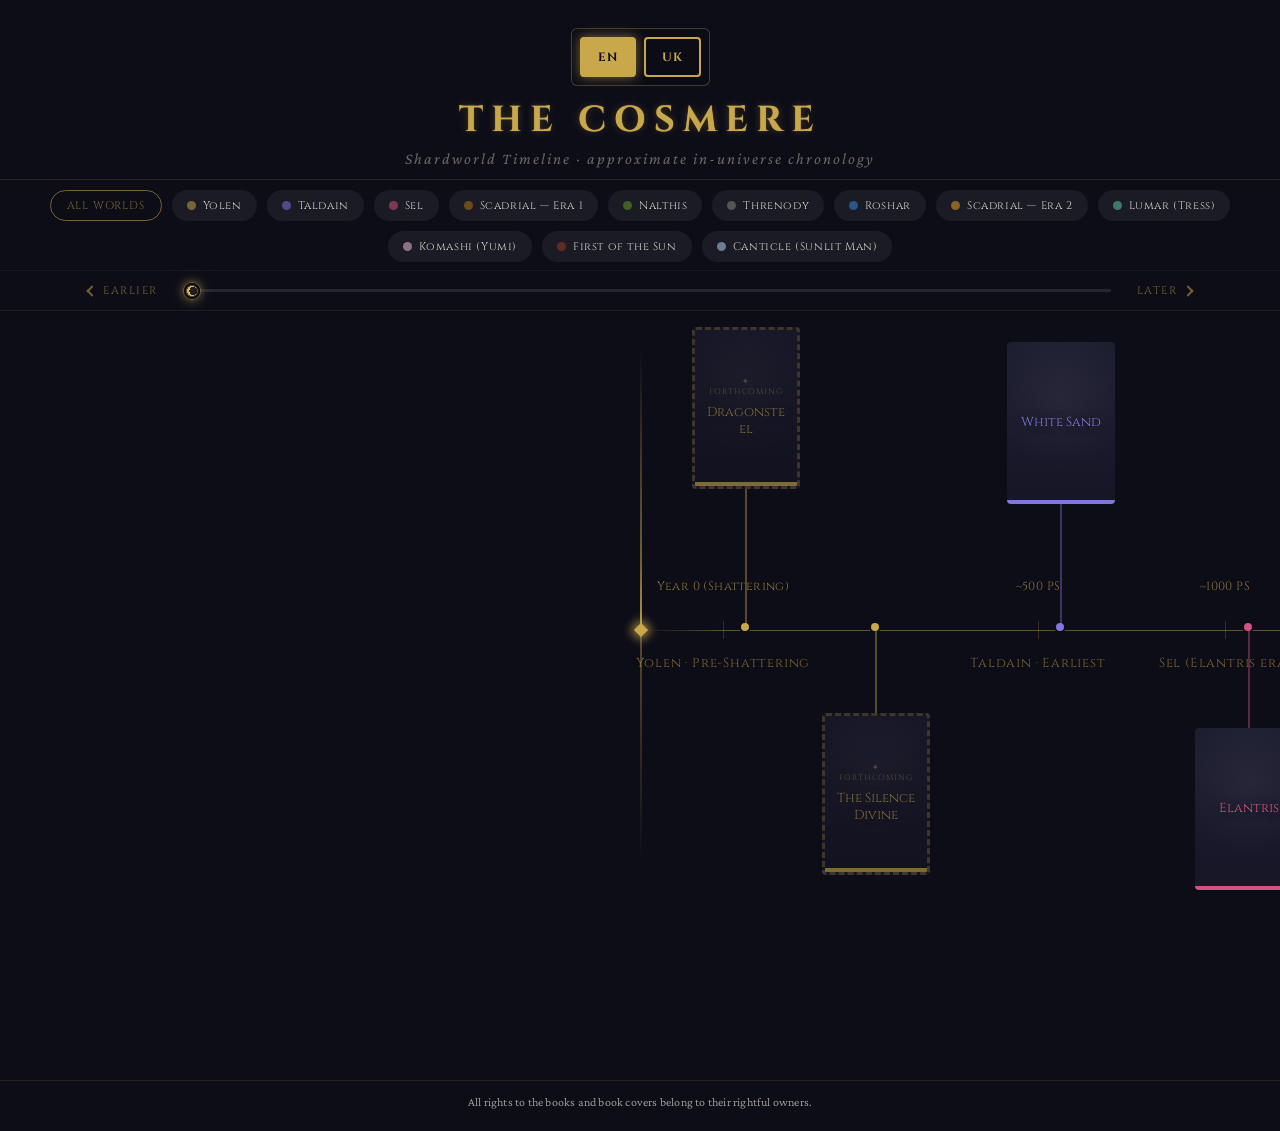
==== index.html @ 414f8b95 "Improve timeline interactions, localization quality, and footer disclaimer" ====
<!DOCTYPE html>
<html lang="en">
<head>
<meta charset="UTF-8">
<meta name="viewport" content="width=device-width, initial-scale=1.0, maximum-scale=1.0, user-scalable=no">
<title>The Cosmere Timeline</title>
<style>
@import url('https://fonts.googleapis.com/css2?family=Cinzel:wght@400;700&family=Crimson+Pro:ital,wght@0,300;0,400;1,300&display=swap');

*, *::before, *::after { box-sizing: border-box; margin: 0; padding: 0; }
:root {
  --gold:    #c9a84c;
  --gold-d:  #7a6230;
  --bg:      #0d0d18;
  --surface: #1a1a2e;
  --text:    #d4cfc4;
  --muted:   #6b6660;
  --ff-h:    'Cinzel', serif;
  --ff-b:    'Crimson Pro', Georgia, serif;
}
html, body { min-height: 100%; background: var(--bg); color: var(--text); font-family: var(--ff-b); }

/* ── HOVER OVERLAY ── */
#overlay {
  position: fixed; inset: 0;
  display: flex; align-items: center; justify-content: center; gap: 56px;
  padding: 56px;
  background: rgba(10,10,22,0);
  pointer-events: none;
  z-index: 9999;
  transition: background .22s;
}
#ov-backdrop {
  position: absolute; inset: 0;
  z-index: 0;
  cursor: pointer;
  -webkit-tap-highlight-color: transparent;
}
#ov-img, #ov-info { position: relative; z-index: 1; }
#overlay.on { background: rgba(10,10,22,.84); }  /* pointer-events stays none */

#ov-img {
  width: 300px; height: 450px; flex-shrink: 0;
  border-radius: 8px; overflow: hidden;
  border: 2px solid var(--gold-d);
  background: var(--surface);
  opacity: 0; transform: scale(.88);
  transition: opacity .25s, transform .25s;
}
#overlay.on #ov-img { opacity: 1; transform: scale(1); }
#ov-img img { width: 100%; height: 100%; object-fit: cover; object-position: center center; display: block; }
#ov-fall {
  width: 100%; height: 100%;
  display: none; flex-direction: column; align-items: center; justify-content: center;
  text-align: center; padding: 24px;
  font-family: var(--ff-h); font-size: 16px; line-height: 1.45;
  overflow-wrap: anywhere; word-break: break-word; hyphens: auto;
  text-shadow: 0 2px 12px rgba(0,0,0,.6);
  background:
    linear-gradient(180deg, rgba(0,0,0,.08), rgba(0,0,0,.28)),
    linear-gradient(180deg, rgba(255,255,255,.02), rgba(0,0,0,.12));
}

#ov-info {
  max-width: 420px;
  opacity: 0; transform: translateX(20px);
  transition: opacity .25s .08s, transform .25s .08s;
}
#overlay.on #ov-info { opacity: 1; transform: translateX(0); }
#ov-title  { font-family: var(--ff-h); font-size: 35px; color: var(--gold); margin-bottom: 8px; line-height: 1.2; }
#ov-original { font-size: 20px; color: rgba(212,207,196,.82); font-style: italic; margin-bottom: 10px; line-height: 1.35; }
#ov-planet { font-size: 20px; margin-bottom: 4px; letter-spacing: .5px; }
#ov-year   { font-size: 13px; color: var(--muted); font-style: italic; margin-bottom: 20px; }
#ov-rule   { width: 48px; height: 1px; background: var(--gold-d); margin-bottom: 20px; }
#ov-blurb  { font-size: 18px; line-height: 1.8; }

@keyframes slideLine { from { opacity:0; transform:translateY(6px); } to { opacity:1; transform:translateY(0); } }
.ov-line { display: block; opacity: 0; animation: slideLine .3s forwards; }

/* ── PAGE ── */
.page { width: 100%; max-width: 1920px; margin: 0 auto; }

.header { text-align: center; padding: 28px 24px 12px; border-bottom: 1px solid rgba(201,168,76,.15); background: var(--bg); position: relative; z-index: 200; }
.header h1 {
  font-family: var(--ff-h); font-size: 36px; color: var(--gold); letter-spacing: 8px; margin-bottom: 6px;
  text-shadow: 0 0 1px rgba(201,168,76,.9), 0 0 8px rgba(201,168,76,.28);
}
.header p  { font-size: 16px; color: var(--muted); letter-spacing: 2px; font-style: italic; }

.site-footer {
  border-top: 1px solid rgba(201,168,76,.14);
  padding: 14px 16px 22px;
  text-align: center;
  color: rgba(212,207,196,.72);
  font-size: 12px;
  letter-spacing: .2px;
}

/* ── LEGEND ── */
.legend {
  display: flex; gap: 10px; justify-content: center; flex-wrap: wrap;
  padding: 10px 24px 8px; border-bottom: 1px solid rgba(255,255,255,.05);
  background: var(--bg); position: relative; z-index: 200;
}

/* All Worlds button */
.leg-all {
  font-family: var(--ff-h); font-size: 11px; letter-spacing: .8px;
  cursor: pointer; padding: 7px 16px; border-radius: 24px;
  border: 1px solid var(--gold-d); color: var(--gold-d);
  background: transparent;
  transition: all .2s; user-select: none;
}
.leg-all:hover { color: var(--gold); border-color: var(--gold); }
.leg-all.active {
  color: #0d0d18;
  background: var(--gold);
  border-color: var(--gold);
  box-shadow: 0 0 14px rgba(201,168,76,.28);
}

/* Planet pill — solid background for readability */
.leg-item {
  display: flex; align-items: center; gap: 7px;
  font-family: var(--ff-h); font-size: 11px; letter-spacing: .6px;
  cursor: pointer; padding: 7px 14px; border-radius: 24px;
  border: 1.5px solid transparent;
  background: rgba(255,255,255,.06);
  color: var(--text);
  transition: all .2s; user-select: none;
}
.leg-item:hover { background: rgba(255,255,255,.12); border-color: rgba(255,255,255,.2); }

/* Active: solid fill with planet color, dark text for contrast */
.leg-item.active {
  background: var(--pc);
  border-color: var(--pc);
  color: #0d0d18;         /* dark text on coloured bg */
  box-shadow: 0 0 14px -3px var(--pc);
}
.leg-item.active .leg-dot { background: rgba(0,0,0,.4) !important; }
.leg-item.faded { opacity: .2; }

.leg-dot { width: 9px; height: 9px; border-radius: 50%; flex-shrink: 0; transition: transform .2s; }
.leg-item.active .leg-dot { transform: scale(1.35); }


/* ── SCROLL AREA ── */
.tl-outer {
  overflow-x: auto; overflow-y: visible;
  padding: 8px 80px 0;
  cursor: grab;
  scrollbar-width: none;
  -webkit-overflow-scrolling: touch;
  touch-action: pan-x;
}
.tl-outer::-webkit-scrollbar { display: none; }
.tl-outer:active { cursor: grabbing; }

.tl-canvas { position: relative; height: 860px; overflow: visible; margin-top: -99px; }
.canvas-pad { display: inline-block; height: 1px; flex-shrink: 0; pointer-events: none; }

/* ── AXIS ── */
.axis {
  position: absolute; left: 0; right: 0; top: 410px; height: 1px;
  background: linear-gradient(90deg, transparent, rgba(201,168,76,.45) 2%, rgba(201,168,76,.45) 98%, transparent);
  pointer-events: none;
}

/* Era label — below axis */
.era-lbl {
  position: absolute; top: 434px;
  font-family: var(--ff-h); font-size: 13px; color: var(--gold-d); letter-spacing: 0.8px;
  transform: translateX(-50%); white-space: nowrap; pointer-events: none;
}

/* Year marker — above axis */
.yr-mark {
  position: absolute; top: 358px;
  font-family: var(--ff-h); font-size: 12px; color: rgba(201,168,76,.65); letter-spacing: 0.4px;
  transform: translateX(-50%); white-space: nowrap; pointer-events: none;
  padding-top: 0;
}

.tick { position: absolute; top: 401px; width: 1px; height: 18px; background: rgba(201,168,76,.22); pointer-events: none; }

/* ── AXIS DOT ── */
.adot {
  position: absolute; top: 401px;
  width: 12px; height: 12px; border-radius: 50%;
  transform: translateX(-50%);
  border: 2px solid var(--bg); z-index: 5;
  transition: opacity .3s;
}
.adot.faded { opacity: .07; }

/* ── BOOK ── */
.bk {
  position: absolute; width: 110px;
  display: flex; flex-direction: column; align-items: center;
  cursor: pointer; z-index: 10; overflow: visible;
  transition: opacity .3s;
}
.bk.faded { opacity: .07; pointer-events: none; }
.bk { z-index: 10; }
.cw:hover { transform: scale(1.08); box-shadow: 0 6px 28px rgba(0,0,0,.7); z-index: 100; cursor: pointer; }

.stem { width: 1.5px; opacity: .4; flex-shrink: 0; align-self: center; }

.cw {
  width: 108px; height: 162px; border-radius: 4px;
  border: none;
  background: var(--surface); position: relative; flex-shrink: 0; overflow: hidden;
  transition: transform .2s ease, box-shadow .2s ease, border-color .2s ease;
}
.cw img {
  width: 100%; height: 100%;
  object-fit: cover; object-position: center center;
  display: block; border: none; outline: none;
}
.cw-band { position: absolute; bottom: 0; left: 0; right: 0; height: 4px; pointer-events: none; }
.cfall {
  width: 100%; height: 100%;
  display: flex; flex-direction: column; align-items: center; justify-content: center;
  padding: 12px 10px 14px;
  text-align: center; font-size: 13px; font-family: var(--ff-h); line-height: 1.28;
  overflow-wrap: anywhere; word-break: break-word; hyphens: auto;
  text-shadow: 0 1px 8px rgba(0,0,0,.5);
  background:
    linear-gradient(180deg, rgba(255,255,255,.02), rgba(0,0,0,.16)),
    radial-gradient(circle at 50% 35%, rgba(255,255,255,.05), transparent 60%);
}
.cfall .fall-tag {
  font-size: 8px;
  opacity: .6;
  margin-bottom: 7px;
  letter-spacing: .9px;
}
.cfall .fall-title,
#ov-fall .fall-title {
  max-width: 100%;
}

/* ── SLIDER ── */
.sl-wrap { display: flex; align-items: center; gap: 18px; padding: 10px 80px 10px; background: var(--bg); position: relative; z-index: 200; border-bottom: 1px solid rgba(201,168,76,.1); }
.sl-lbl  { font-family: var(--ff-h); font-size: 11px; color: var(--gold-d); letter-spacing: 1.5px; white-space: nowrap; }
.sl-btn  { cursor: pointer; padding: 4px 8px; border-radius: 4px; transition: color .15s, background .15s; user-select: none; }
.sl-btn:hover { color: var(--gold); background: rgba(201,168,76,.1); }
.sl-nav-btn { display: inline-flex; align-items: center; gap: 7px; }
.sl-nav-btn .btn-text { line-height: 1; }
.sl-nav-btn .btn-arrow {
  width: 8px; height: 8px;
  border-top: 2px solid currentColor;
  border-right: 2px solid currentColor;
  display: inline-block;
  opacity: .95;
}
.sl-nav-btn .btn-arrow.left  { transform: rotate(-135deg); }
.sl-nav-btn .btn-arrow.right { transform: rotate(45deg); }

input[type=range].slider {
  flex: 1; -webkit-appearance: none; appearance: none; height: 3px;
  background: linear-gradient(90deg, var(--gold) var(--p,0%), rgba(255,255,255,.1) var(--p,0%));
  border-radius: 3px; outline: none; cursor: pointer;
  --eclipse-phase: 0;
  --moon-x: 18%;
  --moon-alpha: 0;
  --corona-alpha: .26;
  --thumb-bg:
    radial-gradient(circle at var(--moon-x) 50%, rgba(8,8,16,var(--moon-alpha)) 0 31%, rgba(10,10,20,var(--moon-alpha)) 32% 42%, transparent 43%),
    radial-gradient(circle at 50% 50%, rgba(255,247,214,.98) 0 18%, rgba(255,226,132,.97) 19% 39%, rgba(230,191,74,.93) 40% 58%, rgba(201,168,76,var(--corona-alpha)) 59% 73%, rgba(201,168,76,0) 74%),
    radial-gradient(circle at 35% 35%, rgba(255,255,240,.32) 0 10%, transparent 11%);
  --thumb-border: 2px solid var(--bg);
  --thumb-shadow:
    0 0 0 1px rgba(255,224,139,.18),
    0 0 10px rgba(201,168,76,.68),
    0 0 18px rgba(201,168,76,.26);
}
input[type=range].slider::-webkit-slider-thumb {
  -webkit-appearance: none; width: 16px; height: 16px; border-radius: 50%;
  background: var(--thumb-bg); border: var(--thumb-border);
  box-shadow: var(--thumb-shadow); cursor: pointer;
  transition: transform .15s, box-shadow .15s, border-color .15s, background .15s;
}
input[type=range].slider::-moz-range-thumb {
  width: 16px; height: 16px; border-radius: 50%;
  background: var(--thumb-bg); border: var(--thumb-border);
  box-shadow: var(--thumb-shadow); cursor: pointer;
  transition: transform .15s, box-shadow .15s, border-color .15s, background .15s;
}
input[type=range].slider:hover::-webkit-slider-thumb {
  transform: scale(1.4);
  box-shadow:
    0 0 0 1px rgba(255,224,139,.24),
    0 0 14px rgba(201,168,76,.82),
    0 0 24px rgba(201,168,76,.34);
}

/* ── LANGUAGE SELECTOR ── */
.lang-selector {
  position: static;
  display: flex; gap: 8px;
  align-items: center;
  justify-content: center;
  background: rgba(13, 13, 24, 0.95);
  padding: 8px;
  margin: 0 auto 10px;
  width: fit-content;
  border-radius: 6px;
  border: 1px solid rgba(201, 168, 76, 0.3);
}
.lang-btn {
  font-family: var(--ff-h); font-size: 12px; letter-spacing: 1px;
  cursor: pointer; padding: 10px 16px; border-radius: 4px;
  border: 2px solid #c9a84c; color: #c9a84c;
  background: transparent;
  transition: all .2s; user-select: none;
  outline: none;
  display: inline-block;
  min-width: 50px;
  text-align: center;
  white-space: nowrap;
  flex-shrink: 0;
  font-weight: bold;
}
.lang-btn:hover { 
  color: #fff; 
  border-color: #fff; 
  background: rgba(201,168,76,.2);
  box-shadow: 0 0 8px rgba(201,168,76,.4);
}
.lang-btn.active { 
  background: #c9a84c; 
  color: #0d0d18;
  border-color: #c9a84c;
  box-shadow: 0 0 12px rgba(201,168,76,.6);
}

/* ═══════════════════════════════════════
   MOBILE / TOUCH  (≤ 600px)
   iPhone 16e = 393px logical width
═══════════════════════════════════════ */
@media (max-width: 600px) {

  /* Header */
  .header { padding: 16px 12px 8px; }
  .header h1 { font-size: 27.5px; letter-spacing: 4px; margin-bottom: 4px; }
  .header p  { font-size: 12px; letter-spacing: 1px; }

  /* Legend — compact scrollable row */
  .legend {
    flex-wrap: nowrap;
    overflow-x: auto;
    overflow-y: visible;
    justify-content: flex-start;
    padding: 8px 12px 6px;
    gap: 7px;
    scrollbar-width: none;
    -webkit-overflow-scrolling: touch;
  }
  .legend::-webkit-scrollbar { display: none; }
  .leg-all, .leg-item {
    font-size: 10.8px;
    padding: 5px 10px;
    white-space: nowrap;
    flex-shrink: 0;
  }
  .leg-dot { width: 7px; height: 7px; }

  /* Slider */
  .sl-wrap { padding: 8px 14px; gap: 10px; }
  .sl-lbl  { font-size: 10.8px; letter-spacing: 1px; }
  .sl-nav-btn { gap: 5px; }
  .sl-nav-btn .btn-arrow {
    width: 10px; height: 10px;
    border-top-width: 2.5px;
    border-right-width: 2.5px;
  }
  input[type=range].slider::-webkit-slider-thumb { width: 22px; height: 22px; }
  input[type=range].slider::-moz-range-thumb     { width: 22px; height: 22px; }

  /* Timeline outer — full width, tighter padding */
  .tl-outer { padding: 8px 20px 0; -webkit-overflow-scrolling: touch; }

  /* Overlay — stack vertically on mobile */
  #overlay {
    flex-direction: column;
    gap: 16px;
    padding: 16px;
    align-items: center;
    justify-content: center;
    overflow-y: auto;
  }
  #ov-img  {
    width: min(75vw, 240px);
    height: min(112.5vw, 360px);
    flex-shrink: 0;
  }
  #ov-info {
    max-width: 100%;
    text-align: center;
  }
  #ov-title  { font-size: 25px; }
  #ov-original { font-size: 17px; margin-bottom: 8px; }
  #ov-planet { font-size: 17px; }
  #ov-year   { font-size: 11px; margin-bottom: 12px; }
  #ov-rule   { margin: 0 auto 12px; }
  #ov-blurb  { font-size: 14px; line-height: 1.6; }

  /* Language selector mobile */
  .lang-selector {
    position: static;
    margin: 8px auto 6px;
    gap: 4px;
    width: fit-content;
  }
  .lang-btn { font-size: 9px; padding: 5px 8px; min-width: 35px; }
  .site-footer { font-size: 11px; padding: 12px 12px 20px; }
}

/* Tap highlight suppression (iOS) */
* { -webkit-tap-highlight-color: transparent; }

/* ── SLIDER PROJECTION LINE ── */
/* Fixed vertical gold line that aligns with the slider thumb's canvas position */
#proj-line {
  position: absolute;       /* inside .tl-canvas */
  top: 0; bottom: 0;
  width: 2px;
  --ray-rgb: 201,168,76;
  background: linear-gradient(
    to bottom,
    transparent 0%,
    rgba(var(--ray-rgb),0) 15%,
    rgba(var(--ray-rgb),.55) 40%,
    rgba(var(--ray-rgb),.9) calc(var(--ay) - 2px),
    rgb(var(--ray-rgb)) var(--ay),
    rgba(var(--ray-rgb),.4) calc(var(--ay) + 4px),
    rgba(var(--ray-rgb),0) 75%,
    transparent 100%
  );
  pointer-events: none;
  z-index: 50;
  --ay: 45%;   /* axis position as % of canvas height, set by JS */
}

/* Ray burst emitted from the projection line when crossing a book */
#proj-line::before {
  content: '';
  position: absolute;
  top: var(--ay);
  left: 50%;
  width: 32px;
  height: 30px;
  transform: translate(-50%, -50%) scaleY(0.35);
  opacity: 0;
  background: linear-gradient(
    to bottom,
    rgba(var(--ray-rgb), 0) 0%,
    rgba(var(--ray-rgb), .75) 50%,
    rgba(var(--ray-rgb), 0) 100%
  );
  border-radius: 999px;
  filter: blur(2px) drop-shadow(0 0 7px rgba(var(--ray-rgb), .6));
}

#proj-line.ray-pulse::before {
  animation: projRayPulse .55s cubic-bezier(.22,.61,.36,1);
}

@keyframes projRayPulse {
  0%   { opacity: 0;   width: 34px; height: 24px;  transform: translate(-50%, -50%) scaleY(0.25); }
  22%  { opacity: .96; width: 32px; height: 150px; transform: translate(-50%, -50%) scaleY(1); }
  60%  { opacity: .62; width: 14px; height: 235px; transform: translate(-50%, -50%) scaleY(1.04); }
  100% { opacity: 0;   width: 5px;  height: 305px; transform: translate(-50%, -50%) scaleY(1.08); }
}

/* Glowing diamond at the axis intercept */
#proj-line::after {
  content: '';
  position: absolute;
  top: var(--ay);
  left: 50%;
  transform: translate(-50%, -50%) rotate(45deg);
  width: 10px; height: 10px;
  background: rgb(var(--ray-rgb));
  box-shadow: 0 0 10px 3px rgba(var(--ray-rgb), .7);
  transition: top .05s linear;
}

/* Era labels and year marks: smooth scale transition */
.era-lbl, .yr-mark {
  transition: transform .2s ease, color .2s ease, text-shadow .2s ease, filter .2s ease;
  transform-origin: center center;
  will-change: transform;
}

@keyframes timelineTextPop {
  0%   { transform: translateX(-50%) scale(1);   filter: brightness(1); }
  45%  { transform: translateX(-50%) scale(1.62); filter: brightness(1.18); }
  100% { transform: translateX(-50%) scale(1.48); filter: brightness(1.08); }
}
.era-lbl.near {
  transform: translateX(-50%) translateY(-2px) scale(1.48);
  color: var(--gold);
  text-shadow: 0 0 14px rgba(201,168,76,.68);
  filter: drop-shadow(0 0 8px rgba(201,168,76,.5));
  animation: timelineTextPop .26s cubic-bezier(.2,.75,.25,1);
}
.yr-mark.near {
  transform: translateX(-50%) translateY(-2px) scale(1.52);
  color: rgba(201,168,76,1);
  text-shadow: 0 0 12px rgba(201,168,76,.76);
  filter: drop-shadow(0 0 8px rgba(201,168,76,.55));
  animation: timelineTextPop .26s cubic-bezier(.2,.75,.25,1);
}

/* Tick also lights up */
.tick.near {
  background: rgba(201,168,76,.7);
  box-shadow: 0 0 6px rgba(201,168,76,.5);
}

/* Book cover "popping" when crossed by the projection line */
.bk.near .cw {
  transform: scale(1.12);
  box-shadow: 0 0 22px 4px rgba(201,168,76,.35), 0 8px 32px rgba(0,0,0,.7);
  border-color: rgba(201,168,76,.5) !important;
  z-index: 90;
  transition: transform .25s ease, box-shadow .25s ease, border-color .25s ease;
}
/* Keep hover scale dominant over near scale */
.bk.near .cw:hover {
  transform: scale(1.2);
}
/* Stem glows */
.bk.near .stem {
  opacity: .75;
  filter: drop-shadow(0 0 4px currentColor);
  transition: opacity .25s ease, filter .25s ease;
}
</style>
</head>
<body>

<div id="overlay">
  <div id="ov-backdrop"></div>
  <div id="ov-img">
    <img id="ov-img-el" src="" alt="">
    <div id="ov-fall"></div>
  </div>
  <div id="ov-info">
    <div id="ov-title"></div>
    <div id="ov-original"></div>
    <div id="ov-planet"></div>
    <div id="ov-year"></div>
    <div id="ov-rule"></div>
    <div id="ov-blurb"></div>
  </div>
</div>

<div class="page">
  <header class="header">
    <div class="lang-selector" id="lang-selector">
      <button class="lang-btn active" data-lang="en" title="English">EN</button>
      <button class="lang-btn" data-lang="uk" title="Українська">UK</button>
    </div>
    <h1>THE COSMERE</h1>
    <p>Shardworld Timeline · approximate in-universe chronology</p>
  </header>
  <nav class="legend" id="legend" aria-label="Planet filter"></nav>
  <div class="sl-wrap">
    <span class="sl-lbl sl-btn sl-nav-btn" id="btn-earlier" title="Jump to start">
      <span class="btn-arrow left" aria-hidden="true"></span>
      <span class="btn-text">EARLIER</span>
    </span>
    <input type="range" class="slider" id="slider" min="0" max="100" value="0" aria-label="Timeline position">
    <span class="sl-lbl sl-btn sl-nav-btn" id="btn-later" title="Jump to end">
      <span class="btn-text">LATER</span>
      <span class="btn-arrow right" aria-hidden="true"></span>
    </span>
  </div>
  <div class="tl-outer" id="outer">
    <div class="tl-canvas" id="canvas">
      <div id="proj-line"></div>
    </div>
  </div>
  <footer class="site-footer">
    <p id="footer-rights">All rights to the books and book covers belong to their rightful owners.</p>
  </footer>
</div>

<script>
'use strict';

// ─────────────────────────────────────────────
// CONSTANTS
// ─────────────────────────────────────────────
const BS = 'https://www.brandonsanderson.com/cdn/shop/files/';
const WP = 'https://upload.wikimedia.org/wikipedia/en/';

// ─────────────────────────────────────────────
// I18N LOCALIZATION SYSTEM
// ─────────────────────────────────────────────
const TRANSLATIONS = {
  en: {
    pageTitle: 'The Cosmere Timeline',
    title: 'THE COSMERE',
    subtitle: 'Shardworld Timeline · approximate in-universe chronology',
    rightsNotice: 'All rights to the books and book covers belong to their rightful owners.',
    allWorlds: 'ALL WORLDS',
    earlier: 'EARLIER',
    later: 'LATER',
    jumpToStart: 'Jump to start',
    jumpToEnd: 'Jump to end',
    timelinePosition: 'Timeline position',
    planetFilter: 'Planet filter',
    forthcoming: '✦ FORTHCOMING',
    yolen: 'Yolen',
    taldain: 'Taldain',
    sel: 'Sel',
    scadrial1: 'Scadrial — Era 1',
    nalthis: 'Nalthis',
    threnody: 'Threnody',
    roshar: 'Roshar',
    scadrial2: 'Scadrial — Era 2',
    lumar: 'Lumar (Tress)',
    komashi: 'Komashi (Yumi)',
    fots: 'First of the Sun',
    canticle: 'Canticle (Sunlit Man)',
  },
  uk: {
    pageTitle: 'Хронологія Космеру',
    title: 'КОСМЕР',
    subtitle: 'Часова шкала світів Шардів · приблизна хронологія всесвіту',
    rightsNotice: 'Усі права на книги та обкладинки книг належать їхнім правовласникам.',
    allWorlds: 'ВСІ СВІТИ',
    earlier: 'РАНІШЕ',
    later: 'ПІЗНІШЕ',
    jumpToStart: 'Перейти на початок',
    jumpToEnd: 'Перейти в кінець',
    timelinePosition: 'Позиція на часовій шкалі',
    planetFilter: 'Фільтр за планетою',
    forthcoming: '✦ НЕЗАБАРОМ',
    yolen: 'Йолен',
    taldain: 'Талдаїн',
    sel: 'Сел',
    scadrial1: 'Скадріаль — Ера 1',
    nalthis: 'Нальтіс',
    threnody: 'Терафія',
    roshar: 'Рошар',
    scadrial2: 'Скадріаль — Ера 2',
    lumar: 'Лумар (Тресс)',
    komashi: 'Комаші (Юмі)',
    fots: 'Перший від Сонця',
    canticle: 'Канон (Людина сонячного світла)',
    // Book titles English
    dragonsteel: 'Dragonsteel',
    theSilenceDivine: 'The Silence Divine',
    whiteSand: 'White Sand',
    elantris: 'Elantris',
    hopeOfElantris: 'Hope of Elantris',
    theEmperorsSoul: "The Emperor's Soul",
    elantrisBook2: 'Elantris Book 2',
    elantrisBook3: 'Elantris Book 3',
    theEleventhMetal: 'The Eleventh Metal',
    theFinalEmpire: 'The Final Empire',
    secretHistory: 'Secret History',
    wellOfAscension: 'Well of Ascension',
    heroOfAges: 'Hero of Ages',
    shadowsForSilence: 'Shadows for Silence',
    warbreaker: 'Warbreaker',
    theWayOfKings: 'The Way of Kings',
    wordsOfRadiance: 'Words of Radiance',
    edgedancer: 'Edgedancer',
    oathbringer: 'Oathbringer',
    dawnshard: 'Dawnshard',
    rhythmOfWar: 'Rhythm of War',
    windAndTruth: 'Wind and Truth',
    alloyOfLaw: 'Alloy of Law',
    allomancerJak: 'Allomancer Jak',
    shadowsOfSelf: 'Shadows of Self',
    bandsOfMourning: 'Bands of Mourning',
    theLostMetal: 'The Lost Metal',
    tressOfTheEmeraldSea: 'Tress of the Emerald Sea',
    yumiAndNightmarePainter: 'Yumi & Nightmare Painter',
    sixthOfTheDusk: 'Sixth of the Dusk',
    islesOfTheEmberdark: 'Isles of the Emberdark',
    theSunlitMan: 'The Sunlit Man',
    // Book titles Ukrainian
    dragonsteel_uk: 'Драконна сталь',
    theSilenceDivine_uk: 'Божественна тиша',
    whiteSand_uk: 'Білий пісок',
    elantris_uk: 'Елантріс',
    hopeOfElantris_uk: 'Надія Елантріса',
    theEmperorsSoul_uk: 'Душа empereur',
    elantrisBook2_uk: 'Елантріс: Книга 2',
    elantrisBook3_uk: 'Елантріс: Книга 3',
    theEleventhMetal_uk: 'Одинадцятий метал',
    theFinalEmpire_uk: 'З-імли-народжені',
    secretHistory_uk: 'Таємна історія',
    wellOfAscension_uk: 'Джерело Вознесіння',
    heroOfAges_uk: 'Герой віків',
    shadowsForSilence_uk: 'Тіні мовчання',
    warbreaker_uk: 'Підбивач миру',
    theWayOfKings_uk: 'Шлях королів',
    wordsOfRadiance_uk: 'Слова Променистого ордену',
    edgedancer_uk: 'Танцівниця на межі',
    oathbringer_uk: 'Присяжник',
    dawnshard_uk: 'Уламок світанку',
    rhythmOfWar_uk: 'Ритм війни',
    windAndTruth_uk: 'Вітер та Істина',
    alloyOfLaw_uk: 'Сплав законів',
    allomancerJak_uk: 'Алломант Джек',
    shadowsOfSelf_uk: 'Тіні себе',
    bandsOfMourning_uk: 'Браслети жалоби',
    theLostMetal_uk: 'Втрачений метал',
    tressOfTheEmeraldSea_uk: 'Тресс зі Смарагдового моря',
    yumiAndNightmarePainter_uk: 'Юмі та художник кошмарів',
    sixthOfTheDusk_uk: 'Шостий від сутінків',
    islesOfTheEmberdark_uk: 'Острови теплого морока',
    theSunlitMan_uk: 'Людина сонячного світла',
    // Book blurbs English
    'dragonsteel_blurb': "Unpublished. Hoid's origin story. The Shattering of Adonalsium happens on Yolen.",
    'theSilenceDivine_blurb': 'Unpublished novella set on Yolen. Explores its unique, separate magic system.',
    'whiteSand_blurb': "Graphic novel trilogy. Sand mastery on a tidally locked world. Khriss's home planet.",
    'elantris_blurb': 'First published Cosmere novel. Aons and the Dor. A city of fallen Elantrians.',
    'hopeOfElantris_blurb': "Short story. The climax of Elantris from Ashe the seon's POV.",
    'theEmperorsSoul_blurb': "Hugo Award winner. A Forger has 100 days to recreate an Emperor's soul.",
    'elantrisBook2_blurb': "Forthcoming. 10 years after Elantris, set in Fjorden. Kiin's children as POVs.",
    'elantrisBook3_blurb': 'Forthcoming finale of the Elantris trilogy.',
    'theEleventhMetal_blurb': 'Short story prequel. Follows young Kelsier training under a mysterious Allomancer.',
    'theFinalEmpire_blurb': 'Ash falls forever. The Lord Ruler reigns. Vin discovers she is a Mistborn.',
    'secretHistory_blurb': "Novella. Kelsier's journey in the Cognitive Realm. Read after Hero of Ages.",
    'wellOfAscension_blurb': 'After the Lord Ruler. Armies besiege Luthadel. Elend rises to lead.',
    'heroOfAges_blurb': 'The Catacendre reshapes Scadrial. Harmony born from Ruin and Preservation.',
    'shadowsForSilence_blurb': 'Shades haunt dark forests. An innkeeper hunts a dangerous bounty to save her family.',
    'warbreaker_blurb': "BioChromatic Breath and the Returned gods. Vasher and Nightblood's origin on Nalthis.",
    'theWayOfKings_blurb': 'Kaladin, Shallan, Dalinar. The Knights Radiant must return.',
    'wordsOfRadiance_blurb': 'The Everstorm is coming. Szeth hunts. The Knights Radiant return.',
    'edgedancer_blurb': 'Novella. Lift slides through a doomed city while chasing Darkness.',
    'oathbringer_blurb': "Dalinar's dark past. The Everstorm merges realms. Battle of Thaylen City.",
    'dawnshard_blurb': 'Novella. Rysn and Lopen voyage to the forbidden isle of Aimia.',
    'rhythmOfWar_blurb': 'Fabrials. Navani bonds a spren. Urithiru is captured.',
    'windAndTruth_blurb': "Szeth's arc. Battle for Shinovar. End of Stormlight Archive Arc 1.",
    'alloyOfLaw_blurb': '~300 years after Catacendre. Industrial Scadrial. Wax and Wayne debut.',
    'allomancerJak_blurb': 'Short story. Pulp-adventure tales of Allomancer Jak in the Roughs.',
    'shadowsOfSelf_blurb': 'A Kandra is secretly murdering people. Revolution threatens Elendel.',
    'bandsOfMourning_blurb': "The Lord Ruler's legendary bracers surface. Southern Scadrians revealed.",
    'theLostMetal_blurb': "Trell / Autonomy revealed. Wax and Wayne's finale. Cosmere connections explode.",
    'tressOfTheEmeraldSea_blurb': 'A girl sails deadly spore seas to rescue the boy she loves. Narrated by Hoid.',
    'yumiAndNightmarePainter_blurb': 'Two people sharing one body across worlds. Spirit and technology collide.',
    'sixthOfTheDusk_blurb': "A lone trapper finds outsiders have discovered his isolated world.",
    'islesOfTheEmberdark_blurb': 'Direct sequel. Dusk and Leilani navigate a First of the Sun changed by outsiders.',
    'theSunlitMan_blurb': "Nomad (Sigzil) flees across worlds. Most cosmere-heavy Secret Project.",
    // Book years English
    'dragonsteel_year': 'Pre-Shattering · Year ~0',
    'theSilenceDivine_year': 'Pre-Shattering · Year ~0',
    'whiteSand_year': '~500 PS · Earliest published Cosmere',
    'elantris_year': '~1000 PS · Year 0 Arelish Reckoning',
    'hopeOfElantris_year': '~1000 PS (concurrent with Elantris)',
    'theEmperorsSoul_year': '~1000 PS · Sel, different region',
    'elantrisBook2_year': '~1010 PS · Planned 2029',
    'elantrisBook3_year': 'Planned 2030',
    'theEleventhMetal_year': '~3200 PS · Before Final Empire',
    'theFinalEmpire_year': '~3242 PS · Year 1000 of the Final Empire',
    'secretHistory_year': '~3242 PS (runs alongside Era 1)',
    'wellOfAscension_year': '~3243 PS · Year 1001 Final Empire',
    'heroOfAges_year': '~3244 PS · The Catacendre',
    'shadowsForSilence_year': '~3500 PS · Pre-Stormlight era',
    'warbreaker_year': '~3500 PS · Concurrent with early Stormlight',
    'theWayOfKings_year': '1174 SA (~3500 PS)',
    'wordsOfRadiance_year': '1174 SA',
    'edgedancer_year': '1174 SA · Between WoR & Oathbringer',
    'oathbringer_year': '1175 SA',
    'dawnshard_year': '1175 SA · Between Oath & RoW',
    'rhythmOfWar_year': '1175 SA',
    'windAndTruth_year': '1175 SA',
    'alloyOfLaw_year': '~342 VE · ~3542 PS',
    'allomancerJak_year': '~342 VE',
    'shadowsOfSelf_year': '~342 VE',
    'bandsOfMourning_year': '~342 VE',
    'theLostMetal_year': '~342 VE',
    'tressOfTheEmeraldSea_year': 'Far future · ~5000+ PS',
    'yumiAndNightmarePainter_year': 'Far future · ~5000+ PS',
    'sixthOfTheDusk_year': 'Far future · interplanetary travel era',
    'islesOfTheEmberdark_year': 'Far future · after Sixth of the Dusk · 2025',
    'theSunlitMan_year': 'Far future · latest chronologically',
    // Book blurbs Ukrainian
    'dragonsteel_blurb_uk': 'Неопубліковано. Історія походження Хойда. Розкол Адоналсіума відбувається на Йолені.',
    'theSilenceDivine_blurb_uk': 'Неопублікована новела на Йолені. Досліджує його унікальну, окрему магічну систему.',
    'whiteSand_blurb_uk': 'Трилогія графічних романів. Майстерність керування піском на світі з припливним захопленням. Рідна планета Крісс.',
    'elantris_blurb_uk': 'Перший опублікований роман Космеру. Аони та Дор. Місто занепалих елантрійців.',
    'hopeOfElantris_blurb_uk': 'Оповідання. Кульмінація «Елантріса» з погляду сеона Еша.',
    'theEmperorsSoul_blurb_uk': 'Лауреат премії Г\'юго. У Фальсифікаторки є 100 днів, щоб відтворити душу Імператора.',
    'elantrisBook2_blurb_uk': 'Найскоро. Події через 10 років після «Елантріса», у Фйордені. Серед POV — діти Кііна.',
    'elantrisBook3_blurb_uk': 'Майбутній фінал трилогії «Елантріс».',
    'theEleventhMetal_blurb_uk': 'Оповідання-приквел. Молодий Келсьєр навчається в таємничого аломанса.',
    'theFinalEmpire_blurb_uk': 'Попіл падає вічно. Лорд-правитель царює. Він дізнається, що вона — млистороджена.',
    'secretHistory_blurb_uk': 'Новела. Подорож Келсьєра у Когнітивному царстві. Читати після «Героя віків».',
    'wellOfAscension_blurb_uk': 'Після загибелі Лорда-правителя. Армії облягають Лютадель. Еленд вчиться бути лідером.',
    'heroOfAges_blurb_uk': 'Катасендр змінює Скадріаль. Гармонія народжується з Руйнування та Збереження.',
    'shadowsForSilence_blurb_uk': 'Тіні переслідують темні ліси. Господиня заїзду полює на небезпечну здобич, щоб урятувати родину.',
    'warbreaker_blurb_uk': 'Біохроматичне Дихання та Повернені боги. Походження Вашера й Нічнокровця на Нальтісі.',
    'theWayOfKings_blurb_uk': 'Каладін, Шаллан і Далінар. Лицарі Сяйва мають повернутися.',
    'wordsOfRadiance_blurb_uk': 'Насувається Вічна буря. Сет полює. Лицарі Сяйва повертаються.',
    'edgedancer_blurb_uk': 'Новела. Ліфт ковзає крізь приречене місто, уникаючи Тьми.',
    'oathbringer_blurb_uk': 'Темне минуле Далінара. Вічна буря зливає царства. Битва за Тейлен-Сіті.',
    'dawnshard_blurb_uk': 'Новела. Рісн і Лопен вирушають на заборонений острів Аймія.',
    'rhythmOfWar_blurb_uk': 'Фабріалі. Навані налагоджує зв\'язок зі спреном. Уритіру захоплено.',
    'windAndTruth_blurb_uk': 'Арка Сета. Битва за Шиновар. Завершення 1-ї арки «Архіву Буресвітла».',
    'alloyOfLaw_blurb_uk': 'Близько 300 років після Катасендру. Індустріальний Скадріаль. Дебют Вакса і Вейна.',
    'allomancerJak_blurb_uk': 'Оповідання. Пульпові пригоди Аломанта Джека в Рафсах.',
    'shadowsOfSelf_blurb_uk': 'Кандра таємно вбиває людей. Еленделю загрожує революція.',
    'bandsOfMourning_blurb_uk': 'З\'являються легендарні браслети Лорда-правителя. Відкривається правда про Південний Скадріаль.',
    'theLostMetal_blurb_uk': 'Трелл / Автономія розкриті. Фінал Вакса й Вейна. Космерні зв\'язки виходять на перший план.',
    'tressOfTheEmeraldSea_blurb_uk': 'Дівчина пливе смертоносними морями спор, щоб урятувати коханого. Розповідає Хойд.',
    'yumiAndNightmarePainter_blurb_uk': 'Двоє людей ділять одне тіло через світи. Зіткнення духу й технологій.',
    'sixthOfTheDusk_blurb_uk': 'Самотній мисливець дізнається, що чужинці відкрили його ізольований світ.',
    'islesOfTheEmberdark_blurb_uk': 'Пряме продовження. Даск і Лейлані мандрують світом «Шостого від Сутінків», зміненим чужинцями.',
    'theSunlitMan_blurb_uk': 'Кочівник (Сігзіл) тікає крізь світи. Найбільш космерно насичений таємний проєкт.',
    // Book years Ukrainian
    'dragonsteel_year_uk': 'До Розколювання · Рік ~0',
    'theSilenceDivine_year_uk': 'До Розколювання · Рік ~0',
    'whiteSand_year_uk': '~500 ПР · Найранніший опублікований Космер',
    'elantris_year_uk': '~1000 ПР · Рік 0 Арелейського літочислення',
    'hopeOfElantris_year_uk': '~1000 ПР (одночасно з Елантрісом)',
    'theEmperorsSoul_year_uk': '~1000 ПР · Сел, інший регіон',
    'elantrisBook2_year_uk': '~1010 ПР · Запланована на 2029',
    'elantrisBook3_year_uk': 'Запланована на 2030',
    'theEleventhMetal_year_uk': '~3200 ПР · Перед Фінальною імпе рією',
    'theFinalEmpire_year_uk': '~3242 ПР · Рік 1000 Фінальної імперії',
    'secretHistory_year_uk': '~3242 ПР (паралельно з Ерою 1)',
    'wellOfAscension_year_uk': '~3243 ПР · Рік 1001 Фінальної імперії',
    'heroOfAges_year_uk': '~3244 ПР · Катаценда',
    'shadowsForSilence_year_uk': '~3500 ПР · До ери Шторму',
    'warbreaker_year_uk': '~3500 ПР · Одночасно з ранньою Шторм-архівом',
    'theWayOfKings_year_uk': '1174 СА (~3500 ПР)',
    'wordsOfRadiance_year_uk': '1174 СА',
    'edgedancer_year_uk': '1174 СА · Між ВР і Присяго приносцем',
    'oathbringer_year_uk': '1175 СА',
    'dawnshard_year_uk': '1175 СА · Між Присяго- й РВ',
    'rhythmOfWar_year_uk': '1175 СА',
    'windAndTruth_year_uk': '1175 СА',
    'alloyOfLaw_year_uk': '~342 ВЕ · ~3542 ПР',
    'allomancerJak_year_uk': '~342 ВЕ',
    'shadowsOfSelf_year_uk': '~342 ВЕ',
    'bandsOfMourning_year_uk': '~342 ВЕ',
    'theLostMetal_year_uk': '~342 ВЕ',
    'tressOfTheEmeraldSea_year_uk': 'Далеке майбутнє · ~5000+ ПР',
    'yumiAndNightmarePainter_year_uk': 'Далеке майбутнє · ~5000+ ПР',
    'sixthOfTheDusk_year_uk': 'Далеке майбутнє · ера міжпланетних подорожей',
    'islesOfTheEmberdark_year_uk': 'Далеке майбутнє · після Шостого від Сутінків · 2025',
    'theSunlitMan_year_uk': 'Далеке майбутнє · найпізніше хронологічно',
    // Era labels and years
    'era_yolen_label': 'Yolen · Pre-Shattering',
    'era_yolen_year': 'Year 0 (Shattering)',
    'era_taldain_label': 'Taldain · Earliest',
    'era_taldain_year': '~500 PS',
    'era_sel_label': 'Sel (Elantris era)',
    'era_sel_year': '~1000 PS',
    'era_scadrial1_label': 'Scadrial Era 1 · Mistborn',
    'era_scadrial1_year': '~3200–3250 PS',
    'era_threnody_label': 'Threnody / Nalthis',
    'era_threnody_year': '~3500 PS',
    'era_roshar_label': 'Roshar · Stormlight Arc 1',
    'era_roshar_year': '1174–1175 SA',
    'era_scadrial2_label': 'Scadrial Era 2',
    'era_scadrial2_year': '~342 VE',
    'era_future_label': 'Far Future · Secret Projects',
    'era_future_year': '~5000+ PS',
    // Era labels and years Ukrainian
    'era_yolen_label_uk': 'Йолен · До Розколювання',
    'era_yolen_year_uk': 'Рік 0 (Розколювання)',
    'era_taldain_label_uk': 'Талдаїн · Найраніше',
    'era_taldain_year_uk': '~500 ПР',
    'era_sel_label_uk': 'Сел (ера Елантріса)',
    'era_sel_year_uk': '~1000 ПР',
    'era_scadrial1_label_uk': 'Скадріаль Ера 1 · Помпилка',
    'era_scadrial1_year_uk': '~3200–3250 ПР',
    'era_threnody_label_uk': 'Терафія / Нальтіс',
    'era_threnody_year_uk': '~3500 ПР',
    'era_roshar_label_uk': 'Рошар · Архів Шторму Дуга 1',
    'era_roshar_year_uk': '1174–1175 СА',
    'era_scadrial2_label_uk': 'Скадріаль Ера 2',
    'era_scadrial2_year_uk': '~342 ВЕ',
    'era_future_label_uk': 'Далеке майбутнє · Таємні проекти',
    'era_future_year_uk': '~5000+ ПР',
  },
};

let currentLang = localStorage.getItem('cosmere-lang') || 'en';

function t(key) {
  // Try with current language suffix for Ukrainian
  if (currentLang === 'uk' && TRANSLATIONS.uk[key + '_uk']) {
    return TRANSLATIONS.uk[key + '_uk'];
  }
  return TRANSLATIONS[currentLang]?.[key] || TRANSLATIONS.en[key] || BOOK_TITLE_EN[key] || TRANSLATIONS.uk[key] || key;
}

function setLanguage(lang) {
  if (!TRANSLATIONS[lang]) return;
  currentLang = lang;
  localStorage.setItem('cosmere-lang', lang);
  applyTranslations();
  updateLanguageSelector();
  refreshBookCovers();
}

function applyTranslations() {
  // Static UI elements
  document.title = t('pageTitle');
  document.querySelector('.header h1').textContent = t('title');
  document.querySelector('.header p').textContent = t('subtitle');
  const footerRights = document.getElementById('footer-rights');
  if (footerRights) footerRights.textContent = t('rightsNotice');
  document.documentElement.lang = currentLang;
  
  // Dynamic buttons
  const allBtn = document.querySelector('.leg-all');
  if (allBtn) allBtn.textContent = t('allWorlds');
  
  const btnEarlier = document.getElementById('btn-earlier');
  if (btnEarlier) {
    const btnEarlierText = btnEarlier.querySelector('.btn-text');
    if (btnEarlierText) btnEarlierText.textContent = t('earlier');
    btnEarlier.title = t('jumpToStart');
  }
  
  const btnLater = document.getElementById('btn-later');
  if (btnLater) {
    const btnLaterText = btnLater.querySelector('.btn-text');
    if (btnLaterText) btnLaterText.textContent = t('later');
    btnLater.title = t('jumpToEnd');
  }
  
  const slider = document.getElementById('slider');
  if (slider) slider.setAttribute('aria-label', t('timelinePosition'));
  
  const legend = document.getElementById('legend');
  if (legend) legend.setAttribute('aria-label', t('planetFilter'));
  
  // Rebuild legend items with new labels
  rebuildLegend();
  
  // Rebuild era labels on canvas
  rebuildEras();
}

function updateLanguageSelector() {
  const buttons = document.querySelectorAll('.lang-btn');
  buttons.forEach(btn => {
    const lang = btn.getAttribute('data-lang');
    if (lang === currentLang) {
      btn.classList.add('active');
    } else {
      btn.classList.remove('active');
    }
  });
}

// Verified by fetching official source pages. null = no verified cover → styled card.
const COVER_URL = {
  'Elantris':              'https://i.mbooks.com.ua/media/books/161c2c84-8a17-4303-ac2e-e5abf60d51a0/covers/None/7401d02b18ff45898bd4e563a3ac97c9.jpeg',
  'The Final Empire':      'https://i.mbooks.com.ua/media/books/2af81b24-c976-4b86-a9ac-b3bec57d9b1c/covers/None/0b850cd7b0fc45faa5f15921cf0e947d.jpeg',
  'Well of Ascension':     'https://i.mbooks.com.ua/media/books/d45f4c0d-ecf9-427d-99d3-60d4e2a7df24/covers/None/2cbf8aaa7dda4ec380ddd64a10410cdd.jpeg',
  'Hero of Ages':          'https://i.mbooks.com.ua/media/books/aaccbe63-7236-49e2-941b-4376b7df2f94/covers/None/3b627d477e8b4792b962a44420e2c733.jpeg',
  'Secret History':        'https://i.mbooks.com.ua/media/books/2f52b041-cbd8-42e2-853c-0d32193fa7c8/covers/None/ebecb515590a4aab98c2544cd2f44bdf.jpeg',
  'The Way of Kings':      'https://i.mbooks.com.ua/media/books/00a5a802-6364-47e1-ba6e-3079e9c15b73/covers/None/b621c81cfb3e4f32a388021f86c25823.jpeg',
  'Words of Radiance':     'https://i.mbooks.com.ua/media/books/4207e7a1-1202-47ce-b1b8-ddf1629673bd/covers/None/91b148cfbe1b4929b6fb37dab072c660.jpeg',
  'Edgedancer':            'https://i.mbooks.com.ua/media/books/fb4e5e4d-94bc-41bd-8151-955ab423a9e9/covers/None/e45d6ba960f2441aab2506201a39048e.jpeg',
  'Oathbringer':           'https://i.mbooks.com.ua/media/books/0cdf0e50-c374-4bac-914b-22d3bc6f79fe/covers/None/daab0512f8fd46c8ad2373d8d5175e49.jpeg',
  'Rhythm of War':         'https://i.mbooks.com.ua/media/books/4b8d9ee1-ee46-42df-9334-051d4bcc6503/covers/None/912341de4182447b9fdd3b1029a35160.jpeg',
  'Wind and Truth':        'https://i.mbooks.com.ua/media/books/9f4bba51-264e-40c8-8f60-2794dfdfc912/covers/None/261e2a4592be418ea0afc5e594e84085.jpeg',
  'Warbreaker':            WP + 'thumb/6/63/BrandonSandersonWarbreakerBookCover.jpg/220px-BrandonSandersonWarbreakerBookCover.jpg',
  'Alloy of Law':          'https://i.mbooks.com.ua/media/books/65c43cbd-efe7-41e5-ac3d-c1a0d6acbd5c/covers/None/e77ab671efbd4ab682c2adda1fc87454.jpeg',
  'Shadows of Self':       'https://i.mbooks.com.ua/media/books/8a6ca8ed-00ab-4d37-82c1-d83ecbab97b2/covers/None/985cbfd322964b87baeb047c2a345086.jpeg',
  'Bands of Mourning':     'https://i.mbooks.com.ua/media/books/05e55f8c-f920-4b8b-977a-0fa6dc275fc2/covers/None/c1fede16a3d8494fa9e5ee75984dc9df.jpeg',
  'The Lost Metal':        'https://i.mbooks.com.ua/media/books/50f8d80c-8cd8-4025-adf3-c2649079d10d/covers/None/56286f95e3bf4176973ac7a0c39409d6.jpeg',
  'Tress of the Emerald Sea':  'https://i.mbooks.com.ua/media/books/29b2940c-45ab-4fca-98cb-2f779b9a82e7/covers/None/809b3429c9c8458b98d4a021db9f4357.jpeg',
  'Yumi & Nightmare Painter':  BS + 'Untitled_design_24.png',
  'The Sunlit Man':            BS + 'Untitled_design_25.png',
  'Isles of the Emberdark':    BS + 'grounded_book_images_eb8cef98-9df2-4923-8003-53d7ea09b823.png',
};

const COVER_URL_UK = {
  'The Way of Kings':      'https://i.mbooks.com.ua/media/books/87a12eb8-c61b-463b-8f22-93cd2f37c2b3/covers/4250/48833729291c4f59a75dcbe591196541.jpeg',
  'Words of Radiance':     'https://i.mbooks.com.ua/media/books/01a82d7f-a686-4e20-a40e-0eac618bd9ad/covers/None/804af003495d4c0bb365090db4acea2f.jpeg',
  'Oathbringer':           'https://i.mbooks.com.ua/media/books/ebd16617-1c8d-423f-8b7a-f9f23969d39f/covers/None/1c20ac6a28bd450f891629b43dfb15fe.jpeg',
  'Rhythm of War':         'https://i.mbooks.com.ua/media/books/d9060b87-8b62-42e8-b584-b0a4700b23c0/covers/None/c450b095ca8e4cac903307bf39b9cb35.jpeg',
  'Wind and Truth':        'https://i.mbooks.com.ua/media/books/3e55792d-00ac-417b-a981-6065c045f6e8/covers/None/9a110307399f4f78a810bd2f5645f7bf.jpeg',
  'Warbreaker':            'https://i.mbooks.com.ua/media/books/e120a44c-03a4-4053-8a1b-1bd071f14b81/covers/None/65f29b4efe924f89bb7f195c39e27e63.jpeg',
};

const LOCALIZED_COVER_URLS = {
  uk: COVER_URL_UK,
};

const BOOK_TITLE_EN = {
  dragonsteel: 'Dragonsteel',
  theSilenceDivine: 'The Silence Divine',
  whiteSand: 'White Sand',
  elantris: 'Elantris',
  hopeOfElantris: 'Hope of Elantris',
  theEmperorsSoul: "The Emperor's Soul",
  elantrisBook2: 'Elantris Book 2',
  elantrisBook3: 'Elantris Book 3',
  theEleventhMetal: 'The Eleventh Metal',
  theFinalEmpire: 'The Final Empire',
  secretHistory: 'Secret History',
  wellOfAscension: 'Well of Ascension',
  heroOfAges: 'Hero of Ages',
  shadowsForSilence: 'Shadows for Silence',
  warbreaker: 'Warbreaker',
  theWayOfKings: 'The Way of Kings',
  wordsOfRadiance: 'Words of Radiance',
  edgedancer: 'Edgedancer',
  oathbringer: 'Oathbringer',
  dawnshard: 'Dawnshard',
  rhythmOfWar: 'Rhythm of War',
  windAndTruth: 'Wind and Truth',
  alloyOfLaw: 'Alloy of Law',
  allomancerJak: 'Allomancer Jak',
  shadowsOfSelf: 'Shadows of Self',
  bandsOfMourning: 'Bands of Mourning',
  theLostMetal: 'The Lost Metal',
  tressOfTheEmeraldSea: 'Tress of the Emerald Sea',
  yumiAndNightmarePainter: 'Yumi & Nightmare Painter',
  sixthOfTheDusk: 'Sixth of the Dusk',
  islesOfTheEmberdark: 'Isles of the Emberdark',
  theSunlitMan: 'The Sunlit Man',
};

const PLANETS = {
  yolen:     { labelKey: 'yolen',     color: '#c9a84c' },
  taldain:   { labelKey: 'taldain',   color: '#7F77DD' },
  sel:       { labelKey: 'sel',       color: '#D4537E' },
  scadrial1: { labelKey: 'scadrial1', color: '#BA7517' },
  nalthis:   { labelKey: 'nalthis',   color: '#639922' },
  threnody:  { labelKey: 'threnody',  color: '#888780' },
  roshar:    { labelKey: 'roshar',    color: '#378ADD' },
  scadrial2: { labelKey: 'scadrial2', color: '#EF9F27' },
  lumar:     { labelKey: 'lumar',     color: '#5DCAA5' },
  komashi:   { labelKey: 'komashi',   color: '#F4C0D1' },
  fots:      { labelKey: 'fots',      color: '#993C1D' },
  canticle:  { labelKey: 'canticle',  color: '#B5D4F4' },
};

function getPlanetLabel(planetId) {
  const planet = PLANETS[planetId];
  return planet ? t(planet.labelKey) : planetId;
}

function getCanonicalBookTitle(titleKey) {
  return BOOK_TITLE_EN[titleKey] || titleKey;
}

function getOriginalBookTitle(titleKey) {
  return BOOK_TITLE_EN[titleKey] || t(titleKey);
}

function getLocalizedBookCoverUrl(book, lang = currentLang) {
  const canonicalTitle = getCanonicalBookTitle(book.titleKey);
  return LOCALIZED_COVER_URLS[lang]?.[canonicalTitle] ?? null;
}

function getBookCoverUrl(book) {
  const canonicalTitle = getCanonicalBookTitle(book.titleKey);
  const localizedUrl = getLocalizedBookCoverUrl(book);
  if (localizedUrl) {
    return localizedUrl;
  }
  return COVER_URL[canonicalTitle] ?? null;
}

// x positions scaled 50% larger (originals × 1.5, rounded to nearest 5)
const BOOKS = [
  { titleKey: 'dragonsteel',         planet: 'yolen',     x: 105,  above: true,  stemH: 135, yearKey: 'dragonsteel_year',         blurbKey: 'dragonsteel_blurb', upcoming: true },
  { titleKey: 'theSilenceDivine',    planet: 'yolen',     x: 235,  above: false, stemH: 83,  yearKey: 'theSilenceDivine_year',    blurbKey: 'theSilenceDivine_blurb', upcoming: true },
  { titleKey: 'whiteSand',           planet: 'taldain',   x: 420,  above: true,  stemH: 120, yearKey: 'whiteSand_year',           blurbKey: 'whiteSand_blurb' },
  { titleKey: 'elantris',            planet: 'sel',       x: 608,  above: false, stemH: 98,  yearKey: 'elantris_year',            blurbKey: 'elantris_blurb' },
  { titleKey: 'hopeOfElantris',      planet: 'sel',       x: 720,  above: true,  stemH: 72,  yearKey: 'hopeOfElantris_year',      blurbKey: 'hopeOfElantris_blurb' },
  { titleKey: 'theEmperorsSoul',     planet: 'sel',       x: 833,  above: false, stemH: 83,  yearKey: 'theEmperorsSoul_year',     blurbKey: 'theEmperorsSoul_blurb' },
  { titleKey: 'elantrisBook2',       planet: 'sel',       x: 945,  above: true,  stemH: 98,  yearKey: 'elantrisBook2_year',       blurbKey: 'elantrisBook2_blurb', upcoming: true },
  { titleKey: 'elantrisBook3',       planet: 'sel',       x: 1058, above: false, stemH: 78,  yearKey: 'elantrisBook3_year',       blurbKey: 'elantrisBook3_blurb', upcoming: true },
  { titleKey: 'theEleventhMetal',    planet: 'scadrial1', x: 1245, above: true,  stemH: 78,  yearKey: 'theEleventhMetal_year',    blurbKey: 'theEleventhMetal_blurb' },
  { titleKey: 'theFinalEmpire',      planet: 'scadrial1', x: 1358, above: false, stemH: 210, yearKey: 'theFinalEmpire_year',      blurbKey: 'theFinalEmpire_blurb' },
  { titleKey: 'secretHistory',       planet: 'scadrial1', x: 1470, above: true,  stemH: 93,  yearKey: 'secretHistory_year',       blurbKey: 'secretHistory_blurb' },
  { titleKey: 'wellOfAscension',     planet: 'scadrial1', x: 1583, above: false, stemH: 87,  yearKey: 'wellOfAscension_year',     blurbKey: 'wellOfAscension_blurb' },
  { titleKey: 'heroOfAges',          planet: 'scadrial1', x: 1695, above: true,  stemH: 120, yearKey: 'heroOfAges_year',          blurbKey: 'heroOfAges_blurb' },
  { titleKey: 'shadowsForSilence',   planet: 'threnody',  x: 1860, above: false, stemH: 93,  yearKey: 'shadowsForSilence_year',   blurbKey: 'shadowsForSilence_blurb' },
  { titleKey: 'warbreaker',          planet: 'nalthis',   x: 1992, above: true,  stemH: 143, yearKey: 'warbreaker_year',          blurbKey: 'warbreaker_blurb' },
  { titleKey: 'theWayOfKings',       planet: 'roshar',    x: 2157, above: false, stemH: 233, yearKey: 'theWayOfKings_year',       blurbKey: 'theWayOfKings_blurb' },
  { titleKey: 'wordsOfRadiance',     planet: 'roshar',    x: 2277, above: true,  stemH: 102, yearKey: 'wordsOfRadiance_year',     blurbKey: 'wordsOfRadiance_blurb' },
  { titleKey: 'edgedancer',          planet: 'roshar',    x: 2375, above: false, stemH: 87,  yearKey: 'edgedancer_year',          blurbKey: 'edgedancer_blurb' },
  { titleKey: 'oathbringer',         planet: 'roshar',    x: 2472, above: true,  stemH: 117, yearKey: 'oathbringer_year',         blurbKey: 'oathbringer_blurb' },
  { titleKey: 'dawnshard',           planet: 'roshar',    x: 2570, above: false, stemH: 78,  yearKey: 'dawnshard_year',           blurbKey: 'dawnshard_blurb' },
  { titleKey: 'rhythmOfWar',         planet: 'roshar',    x: 2667, above: true,  stemH: 138, yearKey: 'rhythmOfWar_year',         blurbKey: 'rhythmOfWar_blurb' },
  { titleKey: 'windAndTruth',        planet: 'roshar',    x: 2780, above: false, stemH: 117, yearKey: 'windAndTruth_year',        blurbKey: 'windAndTruth_blurb' },
  { titleKey: 'alloyOfLaw',          planet: 'scadrial2', x: 2948, above: true,  stemH: 87,  yearKey: 'alloyOfLaw_year',          blurbKey: 'alloyOfLaw_blurb' },
  { titleKey: 'allomancerJak',       planet: 'scadrial2', x: 3045, above: false, stemH: 69,  yearKey: 'allomancerJak_year',       blurbKey: 'allomancerJak_blurb' },
  { titleKey: 'shadowsOfSelf',       planet: 'scadrial2', x: 3150, above: true,  stemH: 102, yearKey: 'shadowsOfSelf_year',       blurbKey: 'shadowsOfSelf_blurb' },
  { titleKey: 'bandsOfMourning',     planet: 'scadrial2', x: 3263, above: false, stemH: 78,  yearKey: 'bandsOfMourning_year',     blurbKey: 'bandsOfMourning_blurb' },
  { titleKey: 'theLostMetal',        planet: 'scadrial2', x: 3375, above: true,  stemH: 117, yearKey: 'theLostMetal_year',        blurbKey: 'theLostMetal_blurb' },
  { titleKey: 'tressOfTheEmeraldSea', planet: 'lumar',    x: 3555, above: false, stemH: 102, yearKey: 'tressOfTheEmeraldSea_year', blurbKey: 'tressOfTheEmeraldSea_blurb' },
  { titleKey: 'yumiAndNightmarePainter', planet: 'komashi',  x: 3675, above: true,  stemH: 123, yearKey: 'yumiAndNightmarePainter_year', blurbKey: 'yumiAndNightmarePainter_blurb' },
  { titleKey: 'sixthOfTheDusk',      planet: 'fots',     x: 3788, above: false, stemH: 93,  yearKey: 'sixthOfTheDusk_year',      blurbKey: 'sixthOfTheDusk_blurb' },
  { titleKey: 'islesOfTheEmberdark', planet: 'fots',     x: 3900, above: true,  stemH: 108, yearKey: 'islesOfTheEmberdark_year', blurbKey: 'islesOfTheEmberdark_blurb' },
  { titleKey: 'theSunlitMan',        planet: 'canticle', x: 4020, above: false, stemH: 135, yearKey: 'theSunlitMan_year',        blurbKey: 'theSunlitMan_blurb' },
];

const ERAS = [
  { x: 83,   labelKey: 'era_yolen_label',      yearKey: 'era_yolen_year' },
  { x: 398,  labelKey: 'era_taldain_label',    yearKey: 'era_taldain_year' },
  { x: 585,  labelKey: 'era_sel_label',        yearKey: 'era_sel_year' },
  { x: 1230, labelKey: 'era_scadrial1_label',  yearKey: 'era_scadrial1_year' },
  { x: 1838, labelKey: 'era_threnody_label',   yearKey: 'era_threnody_year' },
  { x: 2130, labelKey: 'era_roshar_label',     yearKey: 'era_roshar_year' },
  { x: 2925, labelKey: 'era_scadrial2_label',  yearKey: 'era_scadrial2_year' },
  { x: 3525, labelKey: 'era_future_label',     yearKey: 'era_future_year' },
];

const TOTAL_W = 4260;
const AXIS_Y  = 410;

// ─────────────────────────────────────────────
// LEGEND + FILTER + SCROLL-TO-PLANET
// ─────────────────────────────────────────────
const outer    = document.getElementById('outer');
const legendEl = document.getElementById('legend');
let activePlanet = null;

// Compute average x per planet for centering
const planetCenterX = {};

// ─────────────────────────────────────────────
// TRIM WHITESPACE / BACKGROUND PADDING FROM COVERS
// Uses OffscreenCanvas to detect the actual book rectangle
// and sets background-position/size to crop it out.
// ─────────────────────────────────────────────

/** 
 * Given a loaded <img>, find the tight bounding box of non-background content
 * and apply it via CSS background-image + background-position/size on the container.
 * threshold: pixels within this luminance distance of the corner colour are "background".
 */
function trimCoverImage(img, container) {
  try {
    const w = img.naturalWidth, h = img.naturalHeight;
    if (!w || !h) return;

    const offscreen = new OffscreenCanvas(w, h);
    const ctx = offscreen.getContext('2d');
    ctx.drawImage(img, 0, 0);
    const data = ctx.getImageData(0, 0, w, h).data;

    // Sample all 4 corners to find the background colour
    function px(x, y) {
      const i = (y * w + x) * 4;
      return [data[i], data[i+1], data[i+2], data[i+3]];
    }
    const corners = [px(0,0), px(w-1,0), px(0,h-1), px(w-1,h-1)];

    // Average the corners to get background colour estimate
    let br = 0, bg = 0, bb = 0;
    for (const [r,g,b] of corners) { br+=r; bg+=g; bb+=b; }
    br = Math.round(br/4); bg = Math.round(bg/4); bb = Math.round(bb/4);

    // Only trim if background is light-ish (luminance > 160)
    // Dark backgrounds (real cover edges) should not be trimmed
    const bgLum = 0.299*br + 0.587*bg + 0.114*bb;
    if (bgLum < 160) return; // dark background = full-bleed cover, skip

    const THRESH = 40;
    function isBg(x, y) {
      const [r,g,b,a] = px(x, y);
      if (a < 20) return true;
      return Math.sqrt((r-br)**2 + (g-bg)**2 + (b-bb)**2) < THRESH;
    }

    let top = 0, bot = h-1, lft = 0, rgt = w-1;

    outer: for (let y = 0; y < h; y++)
      for (let x = 0; x < w; x++)
        if (!isBg(x,y)) { top = y; break outer; }

    outer: for (let y = h-1; y >= 0; y--)
      for (let x = 0; x < w; x++)
        if (!isBg(x,y)) { bot = y; break outer; }

    outer: for (let x = 0; x < w; x++)
      for (let y = top; y <= bot; y++)
        if (!isBg(x,y)) { lft = x; break outer; }

    outer: for (let x = w-1; x >= 0; x--)
      for (let y = top; y <= bot; y++)
        if (!isBg(x,y)) { rgt = x; break outer; }

    const cropW = rgt - lft + 1, cropH = bot - top + 1;
    const pad = Math.max(lft/w, top/h, (w-1-rgt)/w, (h-1-bot)/h);
    if (pad < 0.04) return; // less than 4% padding — not worth trimming

    // Apply trim: hide img, use background-image with correct pixel offsets
    const scaleX = container.offsetWidth  / cropW;
    const scaleY = container.offsetHeight / cropH;
    img.style.cssText += ';opacity:0;position:absolute;pointer-events:none';
    container.style.backgroundImage    = `url("${img.src}")`;
    container.style.backgroundSize    = `${(w * scaleX).toFixed(1)}px ${(h * scaleY).toFixed(1)}px`;
    container.style.backgroundPosition = `-${(lft * scaleX).toFixed(1)}px -${(top * scaleY).toFixed(1)}px`;
    container.style.backgroundRepeat   = 'no-repeat';
  } catch(e) {
    // CORS or OffscreenCanvas not available — leave image as-is
  }
}

function createCoverImage(book, container) {
  const img = document.createElement('img');
  img.crossOrigin = 'anonymous';
  img.alt = t(book.titleKey);
  img.loading = 'lazy';
  img.style.cssText = 'width:100%;height:100%;object-fit:cover;object-position:center center;display:block';
  img.addEventListener('load', () => trimCoverImage(img, container));
  img.addEventListener('error', function h() {
    this.removeEventListener('error', h);
    this.remove();
    if (!container.querySelector('.cfall')) {
      container.insertBefore(fallback(t(book.titleKey), PLANETS[book.planet].color, false), container.querySelector('.cw-band'));
    }
  });
  return img;
}

function refreshBookCovers() {
  document.querySelectorAll('.cw').forEach(cw => {
    const idx = parseInt(cw.dataset.bookIdx, 10);
    if (Number.isNaN(idx)) return;

    const book = BOOKS[idx];
    const planet = PLANETS[book.planet];
    const url = getBookCoverUrl(book);
    const band = cw.querySelector('.cw-band');
    const existingImg = cw.querySelector('img');
    const existingFallback = cw.querySelector('.cfall');

    if (book.upcoming || !url) {
      if (existingImg) existingImg.remove();
      if (!existingFallback) {
        cw.insertBefore(fallback(t(book.titleKey), planet.color, !!book.upcoming), band);
      } else {
        existingFallback.style.color = planet.color;
        existingFallback.innerHTML = book.upcoming
          ? `<div class="fall-tag">${t('forthcoming')}</div><div class="fall-title">${t(book.titleKey)}</div>`
          : `<div class="fall-title">${t(book.titleKey)}</div>`;
      }
      if (book.upcoming) {
        cw.style.borderStyle = 'dashed';
        cw.style.opacity = '0.6';
      }
      return;
    }

    if (existingFallback) existingFallback.remove();
    cw.style.borderStyle = '';
    cw.style.opacity = '';
    cw.style.backgroundImage = '';
    cw.style.backgroundSize = '';
    cw.style.backgroundPosition = '';
    cw.style.backgroundRepeat = '';

    if (existingImg) {
      existingImg.alt = t(book.titleKey);
      existingImg.style.cssText = 'width:100%;height:100%;object-fit:cover;object-position:center center;display:block';
      if (existingImg.src !== url) {
        existingImg.src = url;
      } else {
        trimCoverImage(existingImg, cw);
      }
    } else {
      const img = createCoverImage(book, cw);
      img.src = url;
      cw.insertBefore(img, band);
    }
  });

  if (overlay.classList.contains('on') && currentBook) {
    const openBook = currentBook;
    currentBook = null;
    showOverlay(openBook, PLANETS[openBook.planet], getBookCoverUrl(openBook));
  }
}

for (const b of BOOKS) {
  if (!planetCenterX[b.planet]) planetCenterX[b.planet] = [];
  planetCenterX[b.planet].push(b.x);
}
for (const pid in planetCenterX) {
  const xs = planetCenterX[pid];
  planetCenterX[pid] = xs.reduce((a, v) => a + v, 0) / xs.length;
}

function scrollToPlanet(pid) {
  const cx = planetCenterX[pid] ?? TOTAL_W / 2;
  // With side padding: to center canvas-x=cx, set scrollLeft=cx
  const targetScroll = cx;
  sliderTarget = Math.max(0, Math.min(targetScroll, outer.scrollWidth - outer.clientWidth));
  scheduleFrame();
}

const allBtn = Object.assign(document.createElement('button'), {
  className: 'leg-all', textContent: 'ALL WORLDS'
});
allBtn.addEventListener('click', () => setFilter(null));
legendEl.appendChild(allBtn);

const legItems = {};

function rebuildLegend() {
  // Clear existing legend items
  legendEl.innerHTML = '';
  
  const allBtnNew = Object.assign(document.createElement('button'), {
    className: 'leg-all', textContent: t('allWorlds')
  });
  allBtnNew.addEventListener('click', () => setFilter(null));
  legendEl.appendChild(allBtnNew);
  
  // Rebuild planet items
  for (const [id, p] of Object.entries(PLANETS)) {
    const el = document.createElement('button');
    el.className = 'leg-item';
    el.style.setProperty('--pc', p.color);
    el.innerHTML = `<span class="leg-dot" style="background:${p.color}88"></span>${getPlanetLabel(id)}`;
    el.addEventListener('click', () => {
      const toggling = activePlanet === id;
      setFilter(toggling ? null : id);
      if (!toggling) scrollToPlanet(id);
    });
    legendEl.appendChild(el);
    legItems[id] = el;
  }
}

// Initial legend build - single call
rebuildLegend();
setFilter(null);

function setFilter(pid) {
  activePlanet = pid;
  const allBtn = legendEl.querySelector('.leg-all');
  if (allBtn) {
    allBtn.style.opacity = pid ? '0.45' : '1';
    allBtn.classList.toggle('active', !pid);
  }
  for (const [id, el] of Object.entries(legItems)) {
    el.classList.toggle('active', id === pid);
    el.classList.toggle('faded', !!pid && id !== pid);
  }
  document.querySelectorAll('.bk').forEach(el =>
    el.classList.toggle('faded', !!pid && el.dataset.planet !== pid));
  document.querySelectorAll('.adot').forEach(el =>
    el.classList.toggle('faded', !!pid && el.dataset.planet !== pid));
}

// ─────────────────────────────────────────────
// CANVAS
// ─────────────────────────────────────────────
const canvas = document.getElementById('canvas');
// Dynamic side padding so first/last books can reach the projection line center
function applyCanvasPadding() {
  const half = Math.round(outer.clientWidth / 2);
  outer.style.paddingLeft  = half + 'px';
  outer.style.paddingRight = half + 'px';
}
applyCanvasPadding();
window.addEventListener('resize', applyCanvasPadding);

canvas.style.width = TOTAL_W + 'px';
canvas.insertAdjacentHTML('beforeend', '<div class="axis"></div>');

function rebuildEras() {
  // Remove old era elements
  const oldEras = canvas.querySelectorAll('.tick, .era-lbl, .yr-mark');
  oldEras.forEach(el => el.remove());
  
  // Rebuild with current language
  for (const e of ERAS) {
    canvas.insertAdjacentHTML('beforeend', `
      <div class="tick"    style="left:${e.x}px"></div>
      <div class="era-lbl" style="left:${e.x}px">${t(e.labelKey)}</div>
      <div class="yr-mark" style="left:${e.x}px">${t(e.yearKey)}</div>`);
  }
}

// Initial build
rebuildEras();


for (const b of BOOKS) {
  const p   = PLANETS[b.planet];
  const url = getBookCoverUrl(b);

  // Dot
  const dot = document.createElement('div');
  dot.className = 'adot';
  dot.style.cssText = `left:${b.x}px;background:${p.color}`;
  dot.dataset.planet = b.planet;
  canvas.appendChild(dot);

  // Wrapper
  const bk = document.createElement('div');
  bk.className   = 'bk';
  bk.dataset.planet = b.planet;
  bk.dataset.x = b.x;  // canvas-x center for projection hit-test
  bk.style.left  = (b.x - 54) + 'px';  // half of 108px cover width

  const stem = document.createElement('div');
  stem.className = 'stem';
  stem.style.cssText = `height:${b.stemH}px;background:${p.color}`;

  const cw = document.createElement('div');
  cw.className = 'cw';
  cw.style.borderColor = p.color + '66';

  if (url && !b.upcoming) {
    const img = createCoverImage(b, cw);
    img.src = url;
    cw.appendChild(img);
  } else {
    cw.appendChild(fallback(t(b.titleKey), p.color, !!b.upcoming));
    if (b.upcoming) { cw.style.borderStyle = 'dashed'; cw.style.opacity = '0.6'; }
  }

  const band = document.createElement('div');
  band.className = 'cw-band'; band.style.background = p.color;
  cw.appendChild(band);

  if (b.above) {
    bk.style.top = (AXIS_Y - b.stemH - 162 - 6) + 'px';
    bk.append(cw, stem);
  } else {
    bk.style.top = AXIS_Y + 'px';
    bk.append(stem, cw);
  }

  // Store book data on the cover element for hit-testing
  cw.dataset.bookIdx = String(BOOKS.indexOf(b));
  bk.dataset.bookIdx = String(BOOKS.indexOf(b));

  canvas.appendChild(bk);
}

function fallback(title, color, upcoming) {
  const d = document.createElement('div');
  d.className = 'cfall'; d.style.color = color;
  d.innerHTML = upcoming
    ? `<div class="fall-tag">${t('forthcoming')}</div><div class="fall-title">${title}</div>`
    : `<div class="fall-title">${title}</div>`;
  return d;
}

// ─────────────────────────────────────────────
// OVERLAY  — pointer-events:none so it never blocks covers
// Detection via document.mousemove + elementFromPoint
// ─────────────────────────────────────────────
const overlay   = document.getElementById('overlay');
const ovImgWrap = document.getElementById('ov-img');
const ovImgEl   = document.getElementById('ov-img-el');
const ovFall    = document.getElementById('ov-fall');
const ovTitle   = document.getElementById('ov-title');
const ovOriginal = document.getElementById('ov-original');
const ovPlanet  = document.getElementById('ov-planet');
const ovYear    = document.getElementById('ov-year');
const ovBlurb   = document.getElementById('ov-blurb');
const backdrop  = document.getElementById('ov-backdrop');

let currentBook = null;   // which book is currently shown
let hideTimer   = null;

// Backdrop click dismisses (backdrop has pointer-events:auto)
backdrop.addEventListener('click', () => hideOverlay());

// Token to cancel stale async image loads when switching books quickly
function isTouchDevice() {
  return window.matchMedia('(hover: none) and (pointer: coarse)').matches;
}

let loadToken = 0;

function resetImgState() {
  // Kill any pending onload/onerror and clear the src so stale callbacks never fire
  ovImgEl.onload  = null;
  ovImgEl.onerror = null;
  ovImgEl.src     = '';
  // Clear trim CSS
  ovImgWrap.style.backgroundImage    = '';
  ovImgWrap.style.backgroundSize     = '';
  ovImgWrap.style.backgroundPosition = '';
  // Reset inline styles set by trimCoverImage
  ovImgEl.style.opacity  = '1';
  ovImgEl.style.position = 'relative';
  ovImgEl.style.cssText  = '';
}

function showOverlay(b, p, url) {
  if (currentBook === b && overlay.classList.contains('on')) return;
  currentBook = b;
  clearTimeout(hideTimer);

  // Always fully reset image state first — prevents stale covers showing
  resetImgState();

  if (url && !b.upcoming) {
    // Capture token so stale onload from previous book is ignored
    const token = ++loadToken;
    ovImgEl.style.display = 'block';
    ovFall.style.display  = 'none';
    ovImgEl.alt           = t(b.titleKey);
    ovImgEl.crossOrigin   = 'anonymous';
    ovImgEl.onload  = () => { if (loadToken === token) trimCoverImage(ovImgEl, ovImgWrap); };
    ovImgEl.onerror = () => {
      if (loadToken !== token) return;
      ovImgEl.style.display = 'none';
      ovFall.style.display  = 'flex';
      ovFall.style.color    = p.color;
      ovFall.innerHTML      = `<div class="fall-title">${t(b.titleKey)}</div>`;
    };
    ovImgEl.src = url;
  } else {
    // No cover — hide image completely, show fallback card
    ovImgEl.style.display = 'none';
    ovFall.style.display  = 'flex';
    ovFall.style.color    = p.color;
    ovFall.innerHTML = b.upcoming
      ? `<div class="fall-tag" style="font-size:12px;margin-bottom:10px">${t('forthcoming')}</div><div class="fall-title" style="font-size:20px">${t(b.titleKey)}</div>`
      : `<div class="fall-title" style="font-size:18px">${t(b.titleKey)}</div>`;
  }

  ovImgWrap.style.borderColor = p.color + '99';
  // ── Text always matches the book being hovered ──
  ovTitle.textContent  = t(b.titleKey);
  if (currentLang !== 'en') {
    ovOriginal.textContent = `(${getOriginalBookTitle(b.titleKey)})`;
    ovOriginal.style.display = 'block';
  } else {
    ovOriginal.textContent = '';
    ovOriginal.style.display = 'none';
  }
  ovPlanet.textContent = getPlanetLabel(b.planet);
  ovPlanet.style.color = p.color;
  ovYear.textContent   = t(b.yearKey);
  const words  = t(b.blurbKey).split(' ');
  const chunks = [];
  for (let i = 0; i < words.length; i += 6) chunks.push(words.slice(i, i + 6).join(' '));
  ovBlurb.innerHTML = chunks.map((c, i) =>
    `<span class="ov-line" style="animation-delay:${i * 55}ms">${c}</span>`).join('');
  overlay.classList.add('on');
  if (isTouchDevice()) document.body.style.overflow = 'hidden';
}

function hideOverlay() {
  overlay.classList.remove('on');
  document.body.style.overflow = '';
  currentBook = null;
}

// ── CURSOR TRACKING ──
// Since overlay is pointer-events:none it never blocks the cursor.
// We track cursor position and hit-test cover elements directly.
document.addEventListener('mousemove', e => {
  // Temporarily ensure overlay doesn't intercept — it shouldn't, but be safe
  const el = document.elementFromPoint(e.clientX, e.clientY);
  if (!el) return;

  // Check if cursor is over a .cw element (cover card)
  const cw = el.closest('.cw');
  if (cw) {
    const idx = parseInt(cw.dataset.bookIdx, 10);
    if (!isNaN(idx)) {
      const b = BOOKS[idx];
      const p = PLANETS[b.planet];
      const url = getBookCoverUrl(b);
      clearTimeout(hideTimer);
      showOverlay(b, p, url);
    }
    return;
  }

  // Cursor is NOT over any cover — hide after short delay
  // (allows moving cursor smoothly without flicker)
  clearTimeout(hideTimer);
  hideTimer = setTimeout(hideOverlay, 80);
});

// ─────────────────────────────────────────────
// DRAG + SLIDER  —  unified rAF render loop
// ─────────────────────────────────────────────
const sliderEl = document.getElementById('slider');

// ── State ──
let dragging      = false, dragX0 = 0, scrollX0 = 0;
let sliderDriving = false; // slider is actively being dragged by user
let rafPending    = false; // rAF frame already scheduled
// Target scroll set by slider; -1 = not driven by slider this frame
let sliderTarget  = -1;

function cancelAutoScrollTarget() {
  sliderTarget = -1;
  lerpActive = false;
}

// ── Mouse drag on timeline ──
outer.addEventListener('mousedown', e => {
  dragging = true; dragX0 = e.pageX - outer.offsetLeft; scrollX0 = outer.scrollLeft;
  outer.style.userSelect = 'none';
  cancelAutoScrollTarget();
});
document.addEventListener('mouseup', () => { dragging = false; outer.style.userSelect = ''; });
outer.addEventListener('mousemove', e => {
  if (!dragging) return;
  e.preventDefault();
  outer.scrollLeft = scrollX0 - (e.pageX - outer.offsetLeft - dragX0);
  scheduleFrame();
});

// Use native touch scrolling for iOS momentum/inertia.
// This preserves the "swipe and glide" behavior users expect.
outer.addEventListener('touchstart', () => {
  cancelAutoScrollTarget();
}, { passive: true });
outer.addEventListener('wheel', () => {
  cancelAutoScrollTarget();
}, { passive: true });

// ── Slider thumb drag guards ──
sliderEl.addEventListener('mousedown',  () => { sliderDriving = true; });
sliderEl.addEventListener('touchstart', () => { sliderDriving = true; }, { passive: true });
document.addEventListener('mouseup',   () => { sliderDriving = false; });
document.addEventListener('touchend',  () => { sliderDriving = false; });

function updateSliderThumbState() {
  const loopMs = 2600; // full left→right sweep duration
  const t = performance.now();
  const phase = (t % loopMs) / loopMs; // 0..1 repeating
  const moonX = 14 + (phase * 72);     // left edge to right edge
  // Fade in/out so restart at left is visually seamless
  const eclipseStrength = Math.pow(Math.sin(Math.PI * phase), 0.9);
  const coronaAlpha = 0.26 + (eclipseStrength * 0.18);

  sliderEl.style.setProperty('--eclipse-phase', eclipseStrength.toFixed(3));
  sliderEl.style.setProperty('--moon-x', moonX.toFixed(2) + '%');
  sliderEl.style.setProperty('--moon-alpha', eclipseStrength.toFixed(3));
  sliderEl.style.setProperty('--corona-alpha', coronaAlpha.toFixed(3));
}

function animateSliderThumb() {
  updateSliderThumbState();
  requestAnimationFrame(animateSliderThumb);
}
requestAnimationFrame(animateSliderThumb);

// ── Slider input → scroll ──
sliderEl.addEventListener('input', () => {
  cancelAutoScrollTarget();
  // Direct drag: instant scroll + instant line update — no lerp, no lag
  const max = outer.scrollWidth - outer.clientWidth;
  const pct = parseFloat(sliderEl.value);
  outer.scrollLeft = (pct / 100) * max;
  sliderEl.style.setProperty('--p', pct.toFixed(2) + '%');
  updateProjection();   // synchronous — line moves with thumb, same frame
});

const projLine    = document.getElementById('proj-line');
const eraLabels   = document.querySelectorAll('.era-lbl');
const yrMarks     = document.querySelectorAll('.yr-mark');
const ticks       = document.querySelectorAll('.tick');
const SNAP_PX     = 120;  // px radius around line within which eras "pop"
const CANVAS_H    = 860;
const AXIS_TOP    = 410;  // px from canvas top
// Set axis % variable once
projLine.style.setProperty('--ay', ((AXIS_TOP / CANVAS_H) * 100).toFixed(2) + '%');

// Each era element stores its canvas-x for hit-testing
eraLabels.forEach((el, i) => el.dataset.x = ERAS[i].x);
yrMarks.forEach((el,  i) => el.dataset.x = ERAS[i].x);
ticks.forEach((el,    i) => el.dataset.x = ERAS[i].x);

// Book elements for projection hit-testing (populated after canvas build)
const bookEls = () => document.querySelectorAll('.bk');
// Tighter snap for books — exactly the line crossing the cover width (54px each side)
const BOOK_SNAP = 60;  // half cover width = 54px, give 6px grace
const DEFAULT_RAY_RGB = '201,168,76';
let lastRayBookIdx = null;
let rayPulseTimer = null;

function hexToRgbTriplet(hex) {
  if (!hex || typeof hex !== 'string') return DEFAULT_RAY_RGB;
  const cleaned = hex.trim().replace('#', '');
  if (!/^[0-9a-fA-F]{6}$/.test(cleaned)) return DEFAULT_RAY_RGB;
  const r = parseInt(cleaned.slice(0, 2), 16);
  const g = parseInt(cleaned.slice(2, 4), 16);
  const b = parseInt(cleaned.slice(4, 6), 16);
  return `${r},${g},${b}`;
}

function triggerProjectionRayPulse() {
  projLine.classList.remove('ray-pulse');
  // Force reflow so the animation can restart on repeated crossings
  void projLine.offsetWidth;
  projLine.classList.add('ray-pulse');
  clearTimeout(rayPulseTimer);
  rayPulseTimer = setTimeout(() => projLine.classList.remove('ray-pulse'), 620);
}

function updateProjection() {
  // Canvas-x that aligns with the center of the viewport
  // With dynamic side padding = clientWidth/2, canvas x=0 aligns to screen center at scrollLeft=0
  // So canvas-x under the screen center = scrollLeft exactly
  const lineX = outer.scrollLeft;
  projLine.style.left = lineX + 'px';

  // Highlight eras within SNAP_PX
  eraLabels.forEach(el => {
    el.classList.toggle('near', Math.abs(Number(el.dataset.x) - lineX) < SNAP_PX);
  });
  yrMarks.forEach(el => {
    el.classList.toggle('near', Math.abs(Number(el.dataset.x) - lineX) < SNAP_PX);
  });
  ticks.forEach(el => {
    el.classList.toggle('near', Math.abs(Number(el.dataset.x) - lineX) < SNAP_PX);
  });

  let closestBook = null;
  let closestDist = Infinity;
  // Highlight books whose center x is crossed by the line
  bookEls().forEach(bk => {
    if (bk.classList.contains('faded')) {
      bk.classList.remove('near');
      return;
    }
    const dist = Math.abs(Number(bk.dataset.x) - lineX);
    bk.classList.toggle('near', dist < BOOK_SNAP);
    if (dist < closestDist) {
      closestDist = dist;
      closestBook = bk;
    }
  });

  if (closestBook && closestDist < BOOK_SNAP) {
    const planetColor = PLANETS[closestBook.dataset.planet]?.color || '#c9a84c';
    projLine.style.setProperty('--ray-rgb', hexToRgbTriplet(planetColor));
    const bookIdx = Number.parseInt(closestBook.dataset.bookIdx || '', 10);
    if (!Number.isNaN(bookIdx) && bookIdx !== lastRayBookIdx) {
      lastRayBookIdx = bookIdx;
      triggerProjectionRayPulse();
    }
  } else {
    projLine.style.setProperty('--ray-rgb', DEFAULT_RAY_RGB);
    lastRayBookIdx = null;
  }
}

// ── Unified render frame ──
// One rAF handles everything: apply slider target → read scrollLeft → update UI
// ── Smooth lerp scroll target ──
// sliderTarget: where we want to scroll to (-1 = not active)
// lerpActive:   true while we're animating toward sliderTarget
let lerpActive = false;
const LERP = 0.18; // fraction to close each frame — higher = snappier, lower = smoother

function scheduleFrame() {
  if (rafPending) return;
  rafPending = true;
  requestAnimationFrame(renderFrame);
}

function renderFrame() {
  rafPending = false;

  // Programmatic lerp (planet filter, EARLIER/LATER) — smooth ease-out
  if (sliderTarget >= 0) {
    const dist = sliderTarget - outer.scrollLeft;
    if (Math.abs(dist) < 0.5) {
      outer.scrollLeft = sliderTarget;
      sliderTarget = -1;
      lerpActive = false;
    } else {
      outer.scrollLeft += dist * LERP;
      lerpActive = true;
      rafPending = true;
      requestAnimationFrame(renderFrame);
    }
  } else {
    lerpActive = false;
  }

  const max    = outer.scrollWidth - outer.clientWidth;
  const scroll = outer.scrollLeft;
  const pct    = max > 0 ? (scroll / max) * 100 : 0;

  // Sync slider value to scroll (not when user is dragging thumb — thumb leads)
  if (!sliderDriving) {
    sliderEl.value = String(pct);
    sliderEl.style.setProperty('--p', pct.toFixed(2) + '%');
  }
  // When slider IS driving: --p is already set directly in the input handler

  // Projection line — always reads live scrollLeft, zero lag
  updateProjection();
}

// Native scroll → sync slider (skip during programmatic lerp)
outer.addEventListener('scroll', () => {
  if (lerpActive) return;
  scheduleFrame();
}, { passive: true });

renderFrame();

// EARLIER / LATER jump buttons
document.getElementById('btn-earlier').addEventListener('click', () => {
  sliderTarget = 0;
  scheduleFrame();
});
document.getElementById('btn-later').addEventListener('click', () => {
  sliderTarget = outer.scrollWidth - outer.clientWidth;
  scheduleFrame();
});

// ─────────────────────────────────────────────
// INITIALIZE LOCALIZATION
// ─────────────────────────────────────────────
// Add event listeners to hardcoded language buttons
document.querySelectorAll('.lang-btn').forEach(btn => {
  btn.addEventListener('click', () => {
    const lang = btn.getAttribute('data-lang');
    setLanguage(lang);
  });
});

updateLanguageSelector();
applyTranslations();
</script>
</body>
</html>
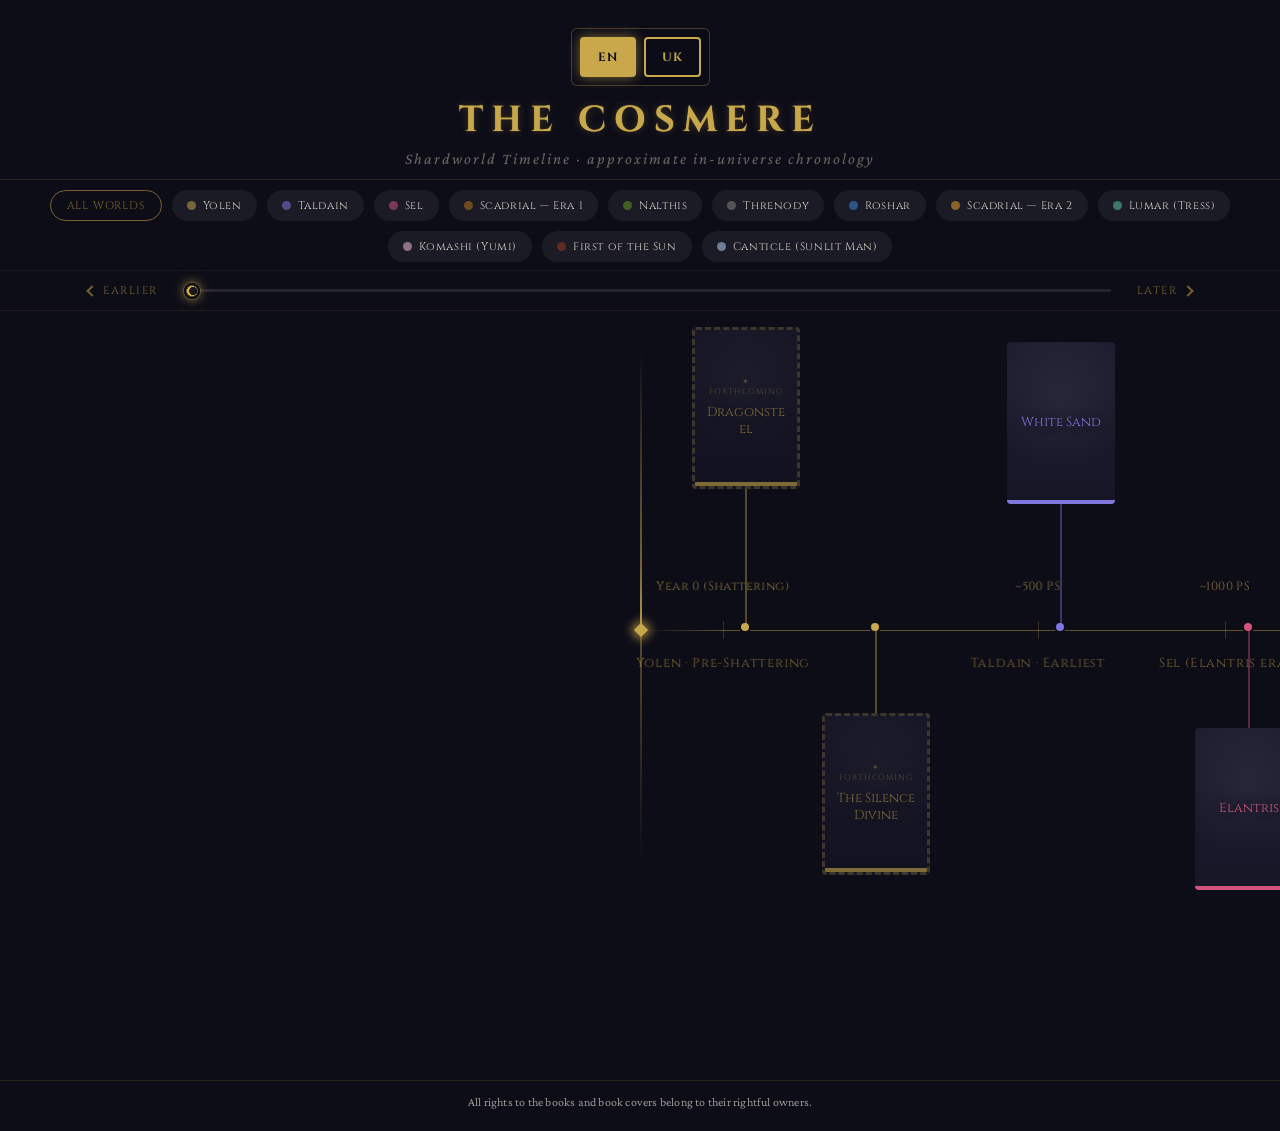
==== commit 8e4bccd4: "Fix mobile vertical page scrolling with timeline touch behavior" ====
--- a/index.html
+++ b/index.html
@@ -152,7 +152,7 @@
   cursor: grab;
   scrollbar-width: none;
   -webkit-overflow-scrolling: touch;
-  touch-action: pan-x;
+  touch-action: auto;
 }
 .tl-outer::-webkit-scrollbar { display: none; }
 .tl-outer:active { cursor: grabbing; }
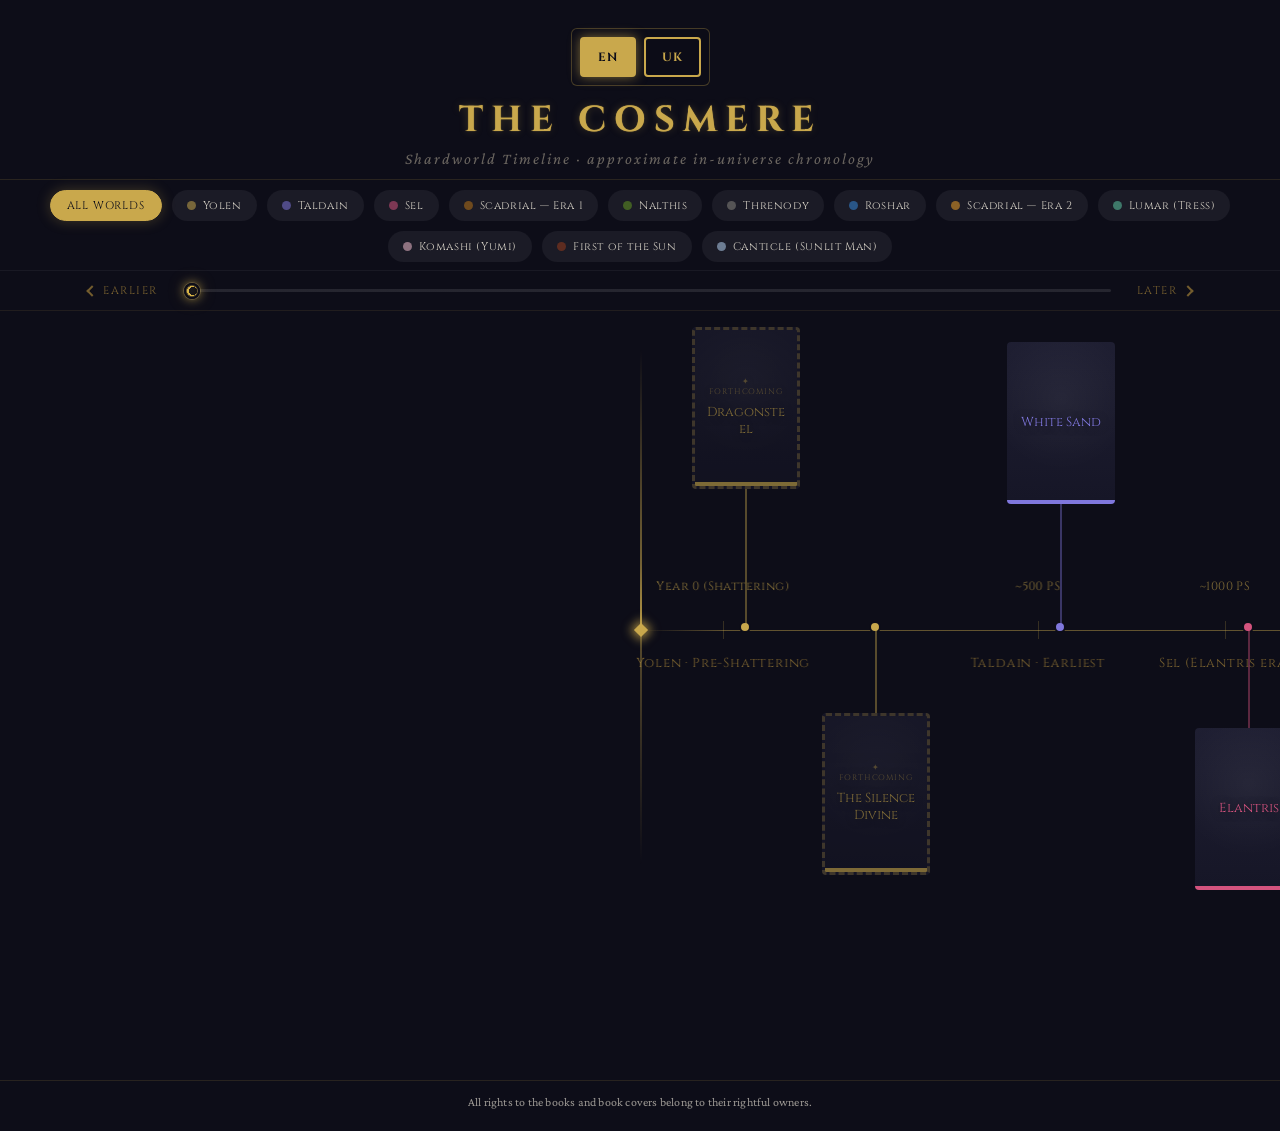
==== commit 70fbd636: "Preserve filter state on language rebuild and remove redundant legend init" ====
--- a/index.html
+++ b/index.html
@@ -941,8 +941,9 @@
   const legend = document.getElementById('legend');
   if (legend) legend.setAttribute('aria-label', t('planetFilter'));
   
-  // Rebuild legend items with new labels
+  // Rebuild legend items with new labels and preserve active filter state.
   rebuildLegend();
+  setFilter(activePlanet);
   
   // Rebuild era labels on canvas
   rebuildEras();
@@ -1307,12 +1308,6 @@
   scheduleFrame();
 }
 
-const allBtn = Object.assign(document.createElement('button'), {
-  className: 'leg-all', textContent: 'ALL WORLDS'
-});
-allBtn.addEventListener('click', () => setFilter(null));
-legendEl.appendChild(allBtn);
-
 const legItems = {};
 
 function rebuildLegend() {
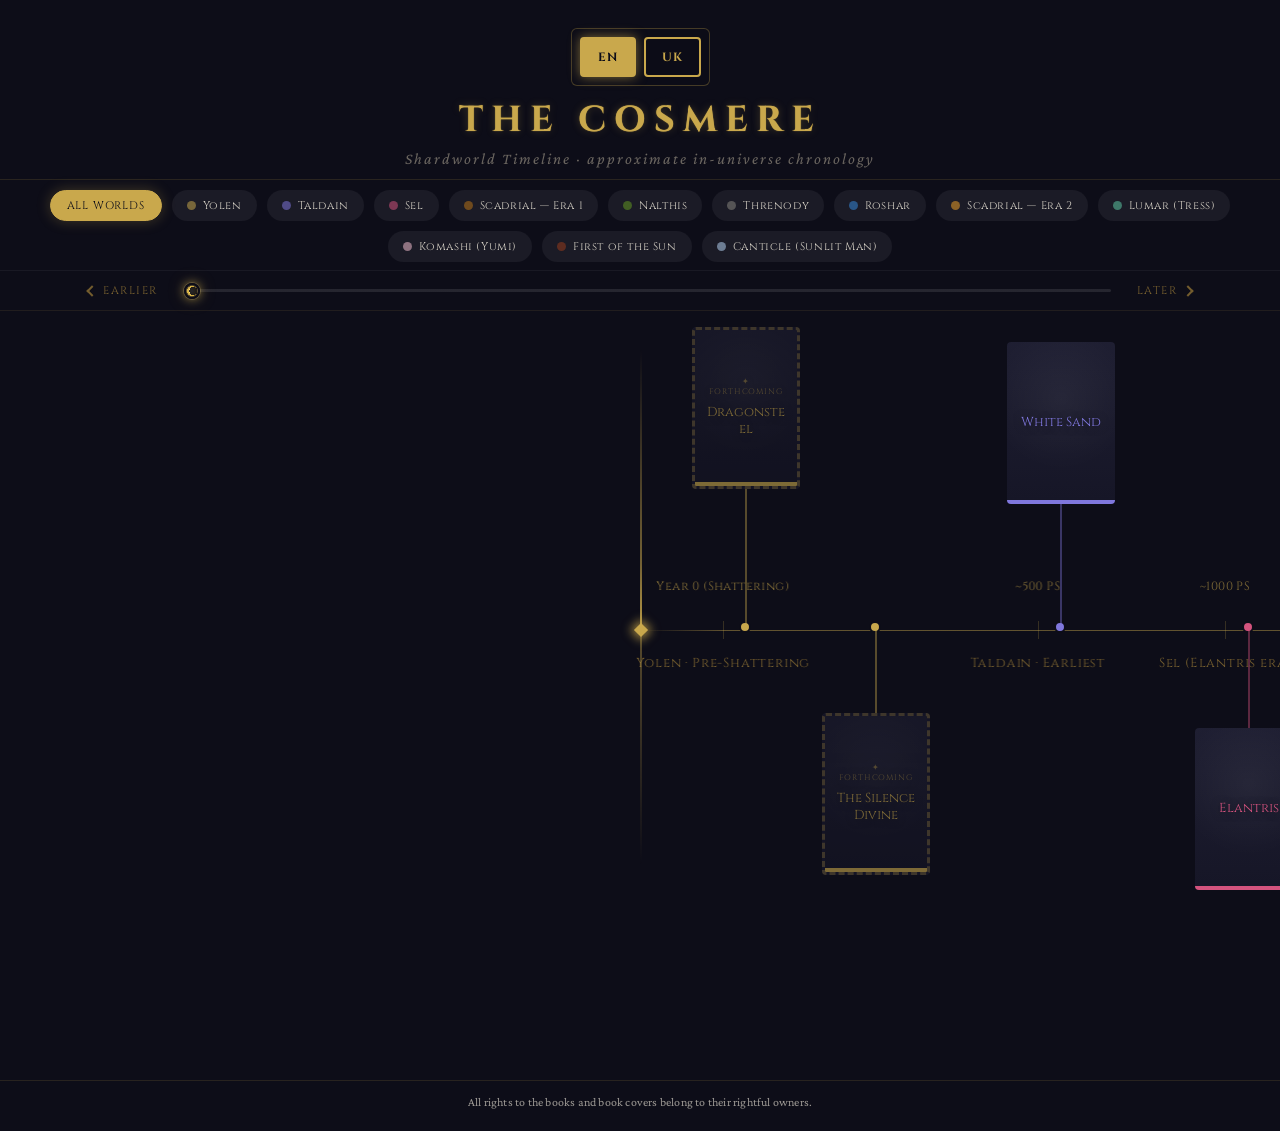
==== commit 88fe88ee: "Clear active planet filter on outside click/tap" ====
--- a/index.html
+++ b/index.html
@@ -1357,6 +1357,15 @@
     el.classList.toggle('faded', !!pid && el.dataset.planet !== pid));
 }
 
+// If a planet filter is active, clicking/tapping outside the legend clears it.
+document.addEventListener('pointerdown', (e) => {
+  if (!activePlanet) return;
+  const target = e.target;
+  if (!(target instanceof Element)) return;
+  if (target.closest('#legend')) return; // keep normal legend interactions
+  setFilter(null);
+}, { passive: true });
+
 // ─────────────────────────────────────────────
 // CANVAS
 // ─────────────────────────────────────────────
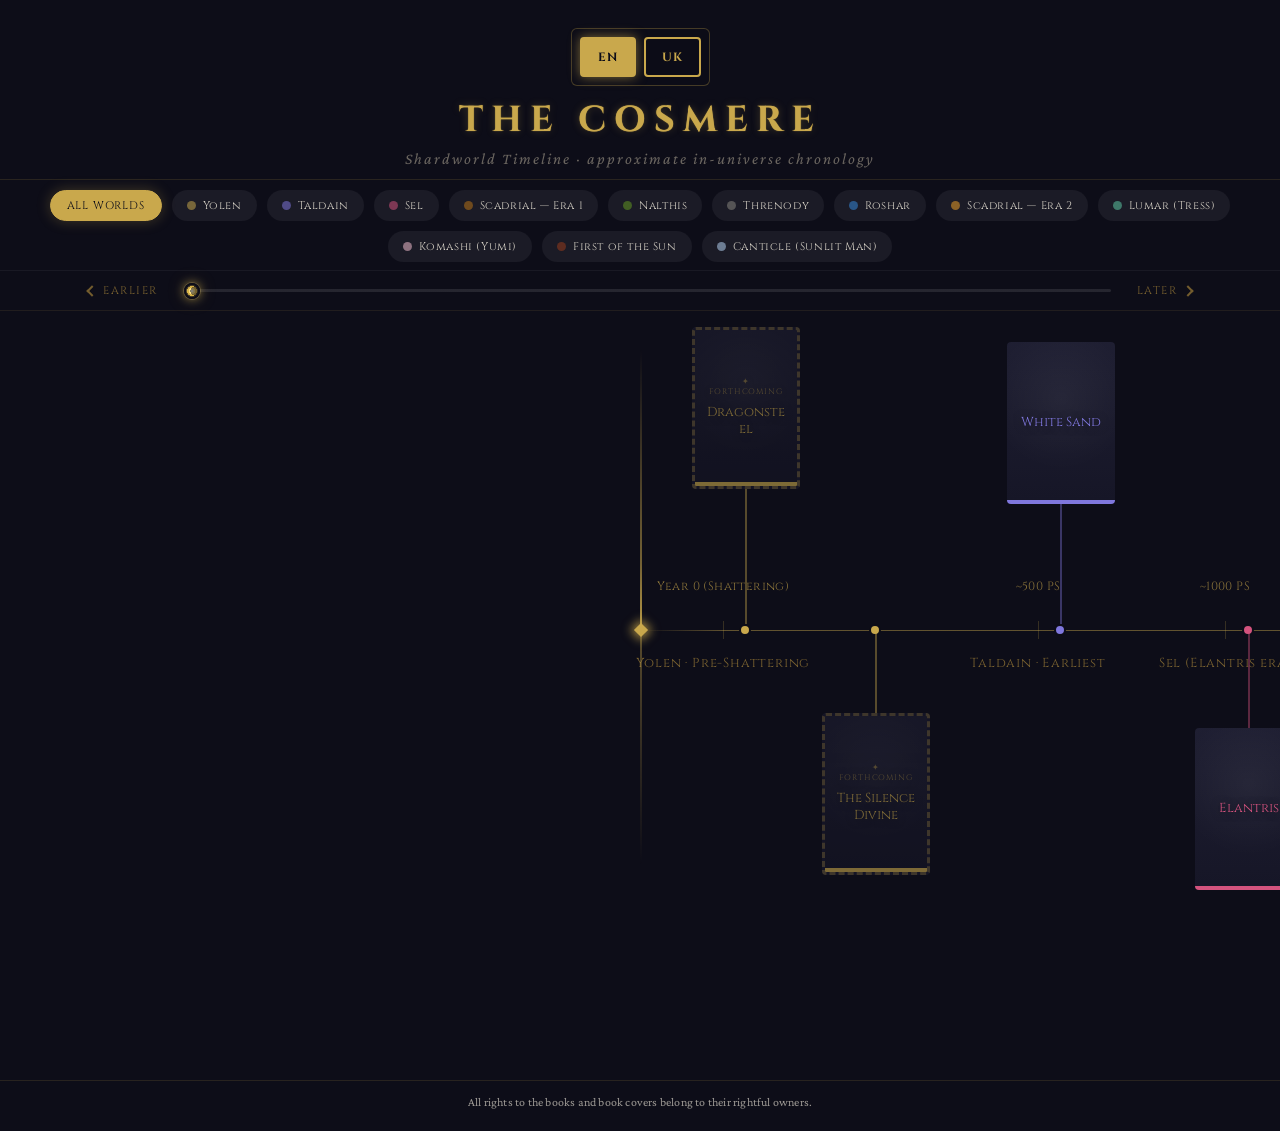
==== commit d7a1be9f: "Align timeline book dots to axis center" ====
--- a/index.html
+++ b/index.html
@@ -186,7 +186,7 @@
 
 /* ── AXIS DOT ── */
 .adot {
-  position: absolute; top: 401px;
+  position: absolute; top: 404px;
   width: 12px; height: 12px; border-radius: 50%;
   transform: translateX(-50%);
   border: 2px solid var(--bg); z-index: 5;
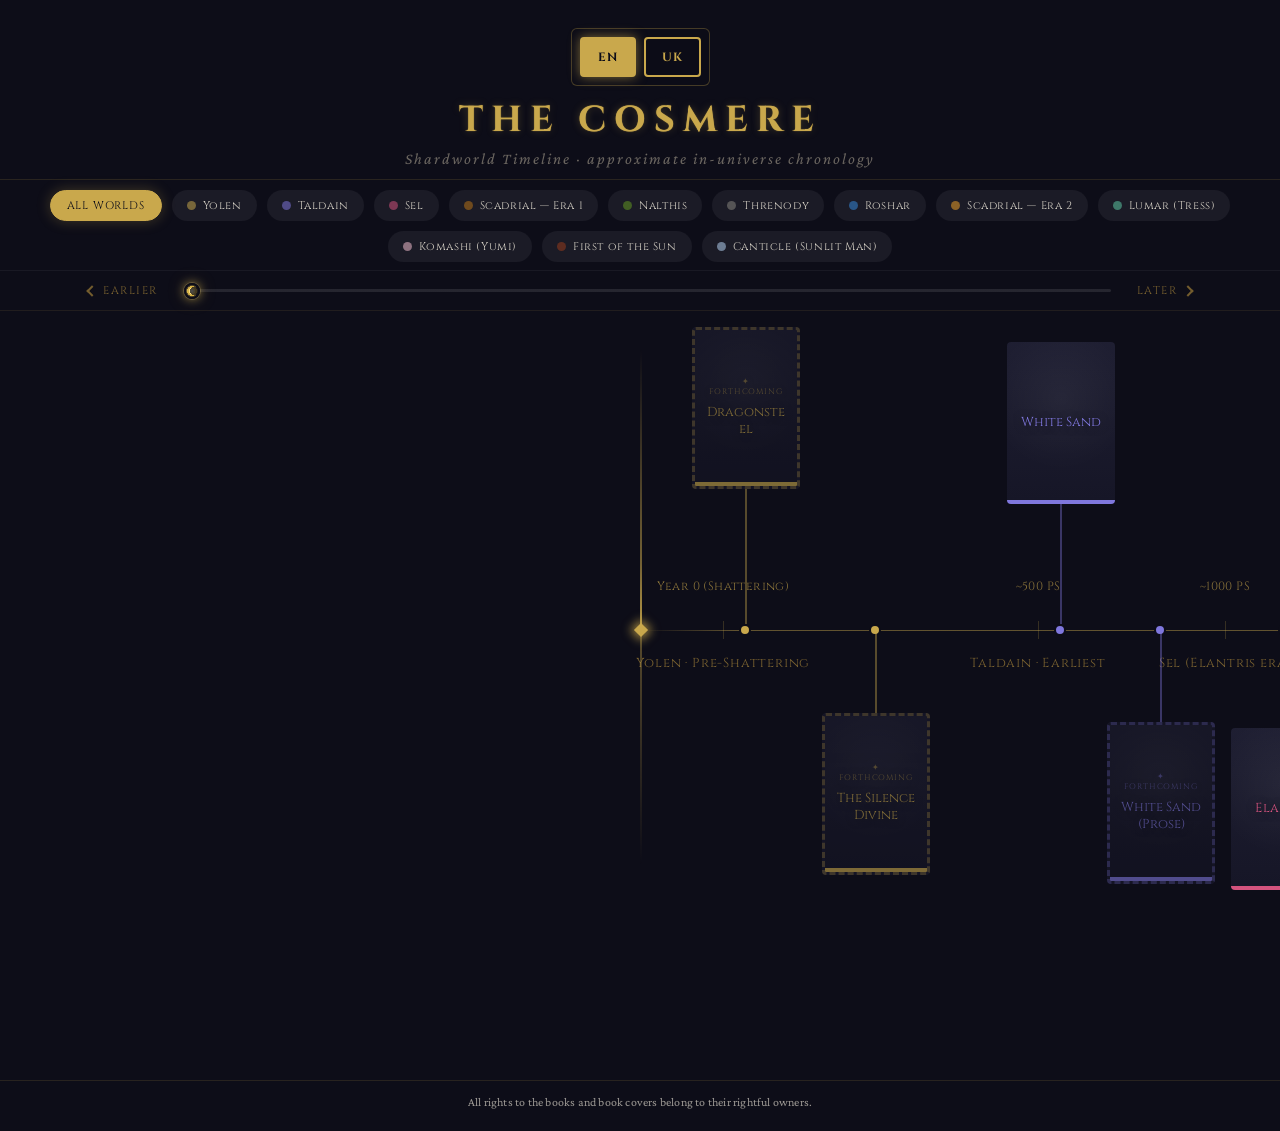
==== commit c210f11e: "Fix book preview overlaps and King Lopen cover image Add resolveBookOverlaps() to nudge same-side bo" ====
--- a/index.html
+++ b/index.html
@@ -687,6 +687,14 @@
     sixthOfTheDusk: 'Sixth of the Dusk',
     islesOfTheEmberdark: 'Isles of the Emberdark',
     theSunlitMan: 'The Sunlit Man',
+    elsecaller: 'Elsecaller',
+    kingLopenFirstOfAlethkar: 'King Lopen the First of Alethkar',
+    horneater: 'Horneater',
+    whiteSandProse: 'White Sand (Prose)',
+    warbreakerSequel: 'Warbreaker Sequel',
+    ghostbloodsBook1: 'Ghostbloods Book 1',
+    ghostbloodsBook2: 'Ghostbloods Book 2',
+    ghostbloodsBook3: 'Ghostbloods Book 3',
     // Book titles Ukrainian
     dragonsteel_uk: 'Драконна сталь',
     theSilenceDivine_uk: 'Божественна тиша',
@@ -720,6 +728,14 @@
     sixthOfTheDusk_uk: 'Шостий від сутінків',
     islesOfTheEmberdark_uk: 'Острови теплого морока',
     theSunlitMan_uk: 'Людина сонячного світла',
+    elsecaller_uk: 'Elsecaller',
+    kingLopenFirstOfAlethkar_uk: 'King Lopen the First of Alethkar',
+    horneater_uk: 'Horneater',
+    whiteSandProse_uk: 'Білий пісок (прозова версія)',
+    warbreakerSequel_uk: 'Сиквел Warbreaker',
+    ghostbloodsBook1_uk: 'Привидокровні: Книга 1',
+    ghostbloodsBook2_uk: 'Привидокровні: Книга 2',
+    ghostbloodsBook3_uk: 'Привидокровні: Книга 3',
     // Book blurbs English
     'dragonsteel_blurb': "Unpublished. Hoid's origin story. The Shattering of Adonalsium happens on Yolen.",
     'theSilenceDivine_blurb': 'Unpublished novella set on Yolen. Explores its unique, separate magic system.',
@@ -753,6 +769,14 @@
     'sixthOfTheDusk_blurb': "A lone trapper finds outsiders have discovered his isolated world.",
     'islesOfTheEmberdark_blurb': 'Direct sequel. Dusk and Leilani navigate a First of the Sun changed by outsiders.',
     'theSunlitMan_blurb': "Nomad (Sigzil) flees across worlds. Most cosmere-heavy Secret Project.",
+    'elsecaller_blurb': 'Stormlight Lost Tales short fiction release connected to the Roshar timeline.',
+    'kingLopenFirstOfAlethkar_blurb': 'Stormlight Lost Tales short fiction focused on Lopen in the Stormlight era.',
+    'horneater_blurb': 'Planned Stormlight novella centered on Rock after Arc 1 events.',
+    'whiteSandProse_blurb': 'Planned prose retelling of White Sand on Taldain. Current status: back burner.',
+    'warbreakerSequel_blurb': 'Planned sequel set on Nalthis, continuing threads from Warbreaker.',
+    'ghostbloodsBook1_blurb': 'Mistborn Era 3 (Ghostbloods) Book 1. Planned release: December 2028.',
+    'ghostbloodsBook2_blurb': 'Mistborn Era 3 (Ghostbloods) Book 2. Planned release: December 2029.',
+    'ghostbloodsBook3_blurb': 'Mistborn Era 3 (Ghostbloods) Book 3. Planned release: December 2030.',
     // Book years English
     'dragonsteel_year': 'Pre-Shattering · Year ~0',
     'theSilenceDivine_year': 'Pre-Shattering · Year ~0',
@@ -786,6 +810,14 @@
     'sixthOfTheDusk_year': 'Far future · interplanetary travel era',
     'islesOfTheEmberdark_year': 'Far future · after Sixth of the Dusk · 2025',
     'theSunlitMan_year': 'Far future · latest chronologically',
+    'elsecaller_year': '1175 SA · Stormlight Lost Tales',
+    'kingLopenFirstOfAlethkar_year': '1175 SA · Stormlight Lost Tales',
+    'horneater_year': 'Post-Wind and Truth · Planned',
+    'whiteSandProse_year': '~500 PS · Planned prose edition',
+    'warbreakerSequel_year': '~3500+ PS · Planned sequel era',
+    'ghostbloodsBook1_year': '~350+ VE · Planned Dec 2028',
+    'ghostbloodsBook2_year': '~350+ VE · Planned Dec 2029',
+    'ghostbloodsBook3_year': '~350+ VE · Planned Dec 2030',
     // Book blurbs Ukrainian
     'dragonsteel_blurb_uk': 'Неопубліковано. Історія походження Хойда. Розкол Адоналсіума відбувається на Йолені.',
     'theSilenceDivine_blurb_uk': 'Неопублікована новела на Йолені. Досліджує його унікальну, окрему магічну систему.',
@@ -819,6 +851,14 @@
     'sixthOfTheDusk_blurb_uk': 'Самотній мисливець дізнається, що чужинці відкрили його ізольований світ.',
     'islesOfTheEmberdark_blurb_uk': 'Пряме продовження. Даск і Лейлані мандрують світом «Шостого від Сутінків», зміненим чужинцями.',
     'theSunlitMan_blurb_uk': 'Кочівник (Сігзіл) тікає крізь світи. Найбільш космерно насичений таємний проєкт.',
+    'elsecaller_blurb_uk': 'Коротка проза зі Stormlight Lost Tales, пов’язана з хронологією Рошару.',
+    'kingLopenFirstOfAlethkar_blurb_uk': 'Коротка проза зі Stormlight Lost Tales про Лопена в епосі Архіву Буресвітла.',
+    'horneater_blurb_uk': 'Запланована новела Архіву Буресвітла, зосереджена на Року після подій Арки 1.',
+    'whiteSandProse_blurb_uk': 'Запланована прозова версія White Sand на Талдаїні. Поточний статус: відкладено.',
+    'warbreakerSequel_blurb_uk': 'Запланований сиквел на Нальтісі, що продовжує сюжетні лінії Warbreaker.',
+    'ghostbloodsBook1_blurb_uk': 'Mistborn Era 3 (Ghostbloods), Книга 1. Запланований реліз: грудень 2028.',
+    'ghostbloodsBook2_blurb_uk': 'Mistborn Era 3 (Ghostbloods), Книга 2. Запланований реліз: грудень 2029.',
+    'ghostbloodsBook3_blurb_uk': 'Mistborn Era 3 (Ghostbloods), Книга 3. Запланований реліз: грудень 2030.',
     // Book years Ukrainian
     'dragonsteel_year_uk': 'До Розколювання · Рік ~0',
     'theSilenceDivine_year_uk': 'До Розколювання · Рік ~0',
@@ -852,6 +892,14 @@
     'sixthOfTheDusk_year_uk': 'Далеке майбутнє · ера міжпланетних подорожей',
     'islesOfTheEmberdark_year_uk': 'Далеке майбутнє · після Шостого від Сутінків · 2025',
     'theSunlitMan_year_uk': 'Далеке майбутнє · найпізніше хронологічно',
+    'elsecaller_year_uk': '1175 СА · Stormlight Lost Tales',
+    'kingLopenFirstOfAlethkar_year_uk': '1175 СА · Stormlight Lost Tales',
+    'horneater_year_uk': 'Після Wind and Truth · заплановано',
+    'whiteSandProse_year_uk': '~500 ПР · запланована прозова версія',
+    'warbreakerSequel_year_uk': '~3500+ ПР · запланована ера сиквелу',
+    'ghostbloodsBook1_year_uk': '~350+ ВЕ · заплановано на грудень 2028',
+    'ghostbloodsBook2_year_uk': '~350+ ВЕ · заплановано на грудень 2029',
+    'ghostbloodsBook3_year_uk': '~350+ ВЕ · заплановано на грудень 2030',
     // Era labels and years
     'era_yolen_label': 'Yolen · Pre-Shattering',
     'era_yolen_year': 'Year 0 (Shattering)',
@@ -980,6 +1028,8 @@
   'Bands of Mourning':     'https://i.mbooks.com.ua/media/books/05e55f8c-f920-4b8b-977a-0fa6dc275fc2/covers/None/c1fede16a3d8494fa9e5ee75984dc9df.jpeg',
   'The Lost Metal':        'https://i.mbooks.com.ua/media/books/50f8d80c-8cd8-4025-adf3-c2649079d10d/covers/None/56286f95e3bf4176973ac7a0c39409d6.jpeg',
   'Tress of the Emerald Sea':  'https://i.mbooks.com.ua/media/books/29b2940c-45ab-4fca-98cb-2f779b9a82e7/covers/None/809b3429c9c8458b98d4a021db9f4357.jpeg',
+  'Elsecaller':                'https://www.dragonsteelbooks.com/cdn/shop/files/DoubleBook1.jpg?v=1765301146',
+  'King Lopen the First of Alethkar': 'https://uploads.coppermind.net/Cover-King-Lopen.png',
   'Yumi & Nightmare Painter':  BS + 'Untitled_design_24.png',
   'The Sunlit Man':            BS + 'Untitled_design_25.png',
   'Isles of the Emberdark':    BS + 'grounded_book_images_eb8cef98-9df2-4923-8003-53d7ea09b823.png',
@@ -1031,6 +1081,14 @@
   sixthOfTheDusk: 'Sixth of the Dusk',
   islesOfTheEmberdark: 'Isles of the Emberdark',
   theSunlitMan: 'The Sunlit Man',
+  elsecaller: 'Elsecaller',
+  kingLopenFirstOfAlethkar: 'King Lopen the First of Alethkar',
+  horneater: 'Horneater',
+  whiteSandProse: 'White Sand (Prose)',
+  warbreakerSequel: 'Warbreaker Sequel',
+  ghostbloodsBook1: 'Ghostbloods Book 1',
+  ghostbloodsBook2: 'Ghostbloods Book 2',
+  ghostbloodsBook3: 'Ghostbloods Book 3',
 };
 
 const PLANETS = {
@@ -1080,6 +1138,7 @@
   { titleKey: 'dragonsteel',         planet: 'yolen',     x: 105,  above: true,  stemH: 135, yearKey: 'dragonsteel_year',         blurbKey: 'dragonsteel_blurb', upcoming: true },
   { titleKey: 'theSilenceDivine',    planet: 'yolen',     x: 235,  above: false, stemH: 83,  yearKey: 'theSilenceDivine_year',    blurbKey: 'theSilenceDivine_blurb', upcoming: true },
   { titleKey: 'whiteSand',           planet: 'taldain',   x: 420,  above: true,  stemH: 120, yearKey: 'whiteSand_year',           blurbKey: 'whiteSand_blurb' },
+  { titleKey: 'whiteSandProse',      planet: 'taldain',   x: 520,  above: false, stemH: 92,  yearKey: 'whiteSandProse_year',      blurbKey: 'whiteSandProse_blurb', upcoming: true },
   { titleKey: 'elantris',            planet: 'sel',       x: 608,  above: false, stemH: 98,  yearKey: 'elantris_year',            blurbKey: 'elantris_blurb' },
   { titleKey: 'hopeOfElantris',      planet: 'sel',       x: 720,  above: true,  stemH: 72,  yearKey: 'hopeOfElantris_year',      blurbKey: 'hopeOfElantris_blurb' },
   { titleKey: 'theEmperorsSoul',     planet: 'sel',       x: 833,  above: false, stemH: 83,  yearKey: 'theEmperorsSoul_year',     blurbKey: 'theEmperorsSoul_blurb' },
@@ -1092,23 +1151,30 @@
   { titleKey: 'heroOfAges',          planet: 'scadrial1', x: 1695, above: true,  stemH: 120, yearKey: 'heroOfAges_year',          blurbKey: 'heroOfAges_blurb' },
   { titleKey: 'shadowsForSilence',   planet: 'threnody',  x: 1860, above: false, stemH: 93,  yearKey: 'shadowsForSilence_year',   blurbKey: 'shadowsForSilence_blurb' },
   { titleKey: 'warbreaker',          planet: 'nalthis',   x: 1992, above: true,  stemH: 143, yearKey: 'warbreaker_year',          blurbKey: 'warbreaker_blurb' },
+  { titleKey: 'warbreakerSequel',    planet: 'nalthis',   x: 2075, above: false, stemH: 108, yearKey: 'warbreakerSequel_year',    blurbKey: 'warbreakerSequel_blurb', upcoming: true },
   { titleKey: 'theWayOfKings',       planet: 'roshar',    x: 2157, above: false, stemH: 233, yearKey: 'theWayOfKings_year',       blurbKey: 'theWayOfKings_blurb' },
   { titleKey: 'wordsOfRadiance',     planet: 'roshar',    x: 2277, above: true,  stemH: 102, yearKey: 'wordsOfRadiance_year',     blurbKey: 'wordsOfRadiance_blurb' },
   { titleKey: 'edgedancer',          planet: 'roshar',    x: 2375, above: false, stemH: 87,  yearKey: 'edgedancer_year',          blurbKey: 'edgedancer_blurb' },
   { titleKey: 'oathbringer',         planet: 'roshar',    x: 2472, above: true,  stemH: 117, yearKey: 'oathbringer_year',         blurbKey: 'oathbringer_blurb' },
   { titleKey: 'dawnshard',           planet: 'roshar',    x: 2570, above: false, stemH: 78,  yearKey: 'dawnshard_year',           blurbKey: 'dawnshard_blurb' },
-  { titleKey: 'rhythmOfWar',         planet: 'roshar',    x: 2667, above: true,  stemH: 138, yearKey: 'rhythmOfWar_year',         blurbKey: 'rhythmOfWar_blurb' },
-  { titleKey: 'windAndTruth',        planet: 'roshar',    x: 2780, above: false, stemH: 117, yearKey: 'windAndTruth_year',        blurbKey: 'windAndTruth_blurb' },
-  { titleKey: 'alloyOfLaw',          planet: 'scadrial2', x: 2948, above: true,  stemH: 87,  yearKey: 'alloyOfLaw_year',          blurbKey: 'alloyOfLaw_blurb' },
-  { titleKey: 'allomancerJak',       planet: 'scadrial2', x: 3045, above: false, stemH: 69,  yearKey: 'allomancerJak_year',       blurbKey: 'allomancerJak_blurb' },
-  { titleKey: 'shadowsOfSelf',       planet: 'scadrial2', x: 3150, above: true,  stemH: 102, yearKey: 'shadowsOfSelf_year',       blurbKey: 'shadowsOfSelf_blurb' },
-  { titleKey: 'bandsOfMourning',     planet: 'scadrial2', x: 3263, above: false, stemH: 78,  yearKey: 'bandsOfMourning_year',     blurbKey: 'bandsOfMourning_blurb' },
-  { titleKey: 'theLostMetal',        planet: 'scadrial2', x: 3375, above: true,  stemH: 117, yearKey: 'theLostMetal_year',        blurbKey: 'theLostMetal_blurb' },
-  { titleKey: 'tressOfTheEmeraldSea', planet: 'lumar',    x: 3555, above: false, stemH: 102, yearKey: 'tressOfTheEmeraldSea_year', blurbKey: 'tressOfTheEmeraldSea_blurb' },
-  { titleKey: 'yumiAndNightmarePainter', planet: 'komashi',  x: 3675, above: true,  stemH: 123, yearKey: 'yumiAndNightmarePainter_year', blurbKey: 'yumiAndNightmarePainter_blurb' },
-  { titleKey: 'sixthOfTheDusk',      planet: 'fots',     x: 3788, above: false, stemH: 93,  yearKey: 'sixthOfTheDusk_year',      blurbKey: 'sixthOfTheDusk_blurb' },
-  { titleKey: 'islesOfTheEmberdark', planet: 'fots',     x: 3900, above: true,  stemH: 108, yearKey: 'islesOfTheEmberdark_year', blurbKey: 'islesOfTheEmberdark_blurb' },
-  { titleKey: 'theSunlitMan',        planet: 'canticle', x: 4020, above: false, stemH: 135, yearKey: 'theSunlitMan_year',        blurbKey: 'theSunlitMan_blurb' },
+  { titleKey: 'elsecaller',          planet: 'roshar',    x: 2665, above: true,  stemH: 95,  yearKey: 'elsecaller_year',          blurbKey: 'elsecaller_blurb' },
+  { titleKey: 'kingLopenFirstOfAlethkar', planet: 'roshar', x: 2760, above: false, stemH: 92, yearKey: 'kingLopenFirstOfAlethkar_year', blurbKey: 'kingLopenFirstOfAlethkar_blurb' },
+  { titleKey: 'rhythmOfWar',         planet: 'roshar',    x: 2860, above: true,  stemH: 138, yearKey: 'rhythmOfWar_year',         blurbKey: 'rhythmOfWar_blurb' },
+  { titleKey: 'windAndTruth',        planet: 'roshar',    x: 2970, above: false, stemH: 117, yearKey: 'windAndTruth_year',        blurbKey: 'windAndTruth_blurb' },
+  { titleKey: 'horneater',           planet: 'roshar',    x: 3070, above: true,  stemH: 102, yearKey: 'horneater_year',           blurbKey: 'horneater_blurb', upcoming: true },
+  { titleKey: 'alloyOfLaw',          planet: 'scadrial2', x: 3200, above: true,  stemH: 87,  yearKey: 'alloyOfLaw_year',          blurbKey: 'alloyOfLaw_blurb' },
+  { titleKey: 'allomancerJak',       planet: 'scadrial2', x: 3300, above: false, stemH: 69,  yearKey: 'allomancerJak_year',       blurbKey: 'allomancerJak_blurb' },
+  { titleKey: 'shadowsOfSelf',       planet: 'scadrial2', x: 3405, above: true,  stemH: 102, yearKey: 'shadowsOfSelf_year',       blurbKey: 'shadowsOfSelf_blurb' },
+  { titleKey: 'bandsOfMourning',     planet: 'scadrial2', x: 3518, above: false, stemH: 78,  yearKey: 'bandsOfMourning_year',     blurbKey: 'bandsOfMourning_blurb' },
+  { titleKey: 'theLostMetal',        planet: 'scadrial2', x: 3630, above: true,  stemH: 117, yearKey: 'theLostMetal_year',        blurbKey: 'theLostMetal_blurb' },
+  { titleKey: 'ghostbloodsBook1',    planet: 'scadrial2', x: 3735, above: false, stemH: 93,  yearKey: 'ghostbloodsBook1_year',    blurbKey: 'ghostbloodsBook1_blurb', upcoming: true },
+  { titleKey: 'ghostbloodsBook2',    planet: 'scadrial2', x: 3845, above: true,  stemH: 102, yearKey: 'ghostbloodsBook2_year',    blurbKey: 'ghostbloodsBook2_blurb', upcoming: true },
+  { titleKey: 'ghostbloodsBook3',    planet: 'scadrial2', x: 3955, above: false, stemH: 87,  yearKey: 'ghostbloodsBook3_year',    blurbKey: 'ghostbloodsBook3_blurb', upcoming: true },
+  { titleKey: 'tressOfTheEmeraldSea', planet: 'lumar',    x: 4070, above: false, stemH: 102, yearKey: 'tressOfTheEmeraldSea_year', blurbKey: 'tressOfTheEmeraldSea_blurb' },
+  { titleKey: 'yumiAndNightmarePainter', planet: 'komashi',  x: 4190, above: true,  stemH: 123, yearKey: 'yumiAndNightmarePainter_year', blurbKey: 'yumiAndNightmarePainter_blurb' },
+  { titleKey: 'sixthOfTheDusk',      planet: 'fots',     x: 4305, above: false, stemH: 93,  yearKey: 'sixthOfTheDusk_year',      blurbKey: 'sixthOfTheDusk_blurb' },
+  { titleKey: 'islesOfTheEmberdark', planet: 'fots',     x: 4420, above: true,  stemH: 108, yearKey: 'islesOfTheEmberdark_year', blurbKey: 'islesOfTheEmberdark_blurb' },
+  { titleKey: 'theSunlitMan',        planet: 'canticle', x: 4540, above: false, stemH: 135, yearKey: 'theSunlitMan_year',        blurbKey: 'theSunlitMan_blurb' },
 ];
 
 const ERAS = [
@@ -1118,11 +1184,11 @@
   { x: 1230, labelKey: 'era_scadrial1_label',  yearKey: 'era_scadrial1_year' },
   { x: 1838, labelKey: 'era_threnody_label',   yearKey: 'era_threnody_year' },
   { x: 2130, labelKey: 'era_roshar_label',     yearKey: 'era_roshar_year' },
-  { x: 2925, labelKey: 'era_scadrial2_label',  yearKey: 'era_scadrial2_year' },
-  { x: 3525, labelKey: 'era_future_label',     yearKey: 'era_future_year' },
+  { x: 3180, labelKey: 'era_scadrial2_label',  yearKey: 'era_scadrial2_year' },
+  { x: 4010, labelKey: 'era_future_label',     yearKey: 'era_future_year' },
 ];
 
-const TOTAL_W = 4260;
+const TOTAL_W = 4780;
 const AXIS_Y  = 410;
 
 // ─────────────────────────────────────────────
@@ -1399,6 +1465,22 @@
 // Initial build
 rebuildEras();
 
+// Resolve same-side cover overlaps: books whose centers are closer than
+// MIN_GAP on the same axis side will visually overlap. 108px is the cover
+// width; add 16px buffer so the hover scale(1.08) doesn't cause overlap either.
+(function resolveBookOverlaps() {
+  const MIN_GAP = 124; // 108px cover + 16px buffer for hover scale
+  [true, false].forEach(side => {
+    const group = BOOKS
+      .filter(b => b.above === side)
+      .sort((a, b) => a.x - b.x);
+    for (let i = 1; i < group.length; i++) {
+      const prev = group[i - 1];
+      const curr = group[i];
+      if (curr.x - prev.x < MIN_GAP) curr.x = prev.x + MIN_GAP;
+    }
+  });
+})();
 
 for (const b of BOOKS) {
   const p   = PLANETS[b.planet];
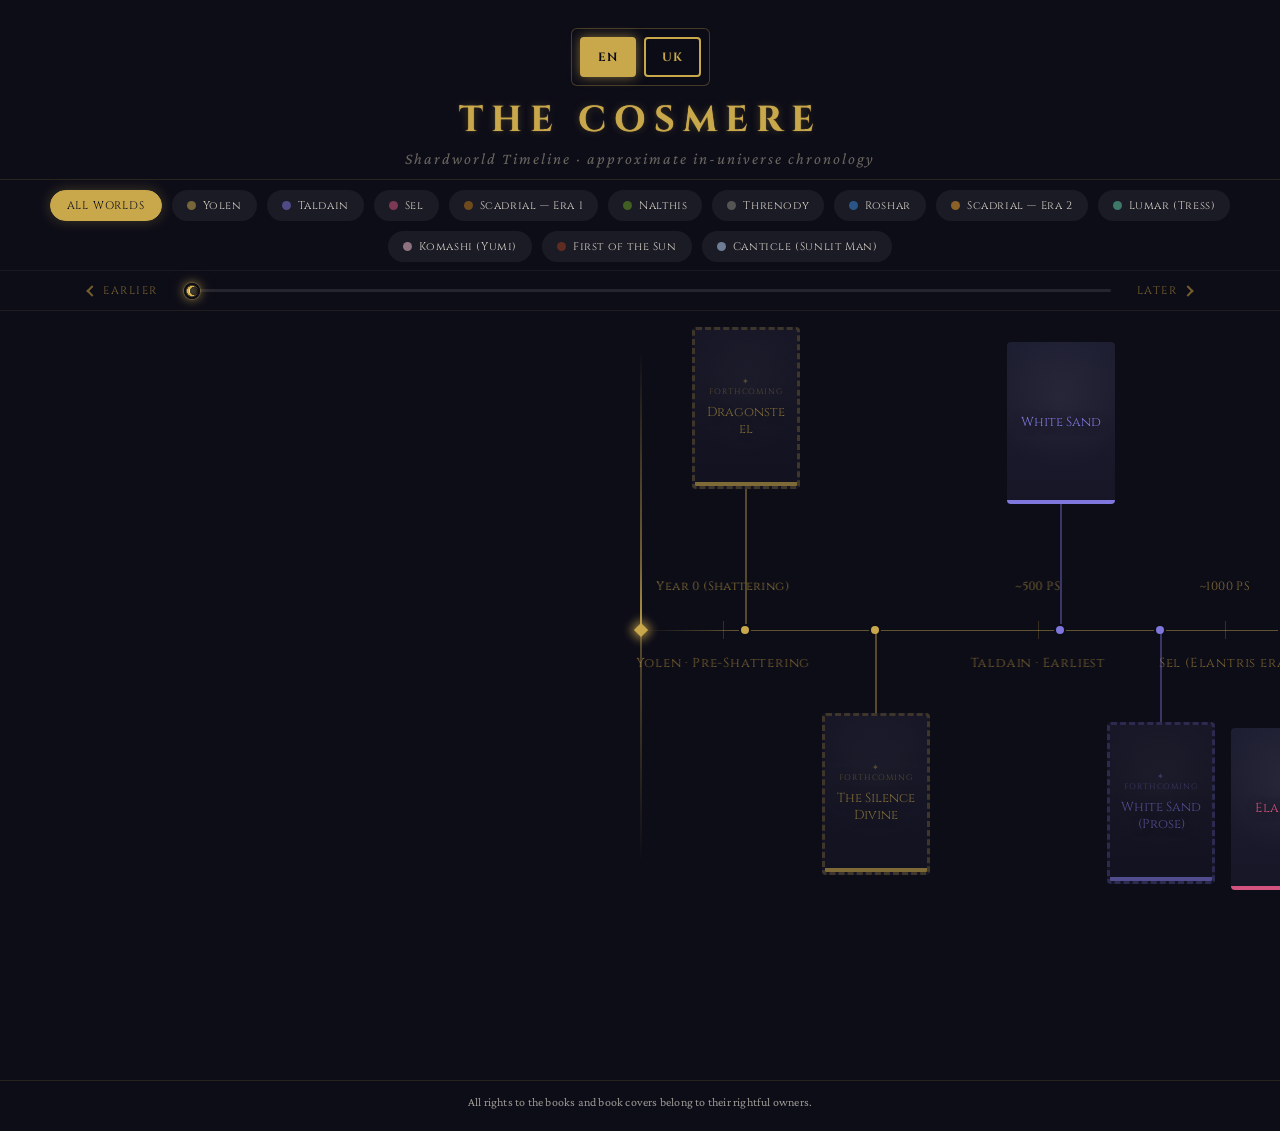
==== commit 440186ec: "Split monolithic index.html into separate source files Extract the single 1930-line file into six fo" ====
--- a/index.html
+++ b/index.html
@@ -4,542 +4,7 @@
 <meta charset="UTF-8">
 <meta name="viewport" content="width=device-width, initial-scale=1.0, maximum-scale=1.0, user-scalable=no">
 <title>The Cosmere Timeline</title>
-<style>
-@import url('https://fonts.googleapis.com/css2?family=Cinzel:wght@400;700&family=Crimson+Pro:ital,wght@0,300;0,400;1,300&display=swap');
-
-*, *::before, *::after { box-sizing: border-box; margin: 0; padding: 0; }
-:root {
-  --gold:    #c9a84c;
-  --gold-d:  #7a6230;
-  --bg:      #0d0d18;
-  --surface: #1a1a2e;
-  --text:    #d4cfc4;
-  --muted:   #6b6660;
-  --ff-h:    'Cinzel', serif;
-  --ff-b:    'Crimson Pro', Georgia, serif;
-}
-html, body { min-height: 100%; background: var(--bg); color: var(--text); font-family: var(--ff-b); }
-
-/* ── HOVER OVERLAY ── */
-#overlay {
-  position: fixed; inset: 0;
-  display: flex; align-items: center; justify-content: center; gap: 56px;
-  padding: 56px;
-  background: rgba(10,10,22,0);
-  pointer-events: none;
-  z-index: 9999;
-  transition: background .22s;
-}
-#ov-backdrop {
-  position: absolute; inset: 0;
-  z-index: 0;
-  cursor: pointer;
-  -webkit-tap-highlight-color: transparent;
-}
-#ov-img, #ov-info { position: relative; z-index: 1; }
-#overlay.on { background: rgba(10,10,22,.84); }  /* pointer-events stays none */
-
-#ov-img {
-  width: 300px; height: 450px; flex-shrink: 0;
-  border-radius: 8px; overflow: hidden;
-  border: 2px solid var(--gold-d);
-  background: var(--surface);
-  opacity: 0; transform: scale(.88);
-  transition: opacity .25s, transform .25s;
-}
-#overlay.on #ov-img { opacity: 1; transform: scale(1); }
-#ov-img img { width: 100%; height: 100%; object-fit: cover; object-position: center center; display: block; }
-#ov-fall {
-  width: 100%; height: 100%;
-  display: none; flex-direction: column; align-items: center; justify-content: center;
-  text-align: center; padding: 24px;
-  font-family: var(--ff-h); font-size: 16px; line-height: 1.45;
-  overflow-wrap: anywhere; word-break: break-word; hyphens: auto;
-  text-shadow: 0 2px 12px rgba(0,0,0,.6);
-  background:
-    linear-gradient(180deg, rgba(0,0,0,.08), rgba(0,0,0,.28)),
-    linear-gradient(180deg, rgba(255,255,255,.02), rgba(0,0,0,.12));
-}
-
-#ov-info {
-  max-width: 420px;
-  opacity: 0; transform: translateX(20px);
-  transition: opacity .25s .08s, transform .25s .08s;
-}
-#overlay.on #ov-info { opacity: 1; transform: translateX(0); }
-#ov-title  { font-family: var(--ff-h); font-size: 35px; color: var(--gold); margin-bottom: 8px; line-height: 1.2; }
-#ov-original { font-size: 20px; color: rgba(212,207,196,.82); font-style: italic; margin-bottom: 10px; line-height: 1.35; }
-#ov-planet { font-size: 20px; margin-bottom: 4px; letter-spacing: .5px; }
-#ov-year   { font-size: 13px; color: var(--muted); font-style: italic; margin-bottom: 20px; }
-#ov-rule   { width: 48px; height: 1px; background: var(--gold-d); margin-bottom: 20px; }
-#ov-blurb  { font-size: 18px; line-height: 1.8; }
-
-@keyframes slideLine { from { opacity:0; transform:translateY(6px); } to { opacity:1; transform:translateY(0); } }
-.ov-line { display: block; opacity: 0; animation: slideLine .3s forwards; }
-
-/* ── PAGE ── */
-.page { width: 100%; max-width: 1920px; margin: 0 auto; }
-
-.header { text-align: center; padding: 28px 24px 12px; border-bottom: 1px solid rgba(201,168,76,.15); background: var(--bg); position: relative; z-index: 200; }
-.header h1 {
-  font-family: var(--ff-h); font-size: 36px; color: var(--gold); letter-spacing: 8px; margin-bottom: 6px;
-  text-shadow: 0 0 1px rgba(201,168,76,.9), 0 0 8px rgba(201,168,76,.28);
-}
-.header p  { font-size: 16px; color: var(--muted); letter-spacing: 2px; font-style: italic; }
-
-.site-footer {
-  border-top: 1px solid rgba(201,168,76,.14);
-  padding: 14px 16px 22px;
-  text-align: center;
-  color: rgba(212,207,196,.72);
-  font-size: 12px;
-  letter-spacing: .2px;
-}
-
-/* ── LEGEND ── */
-.legend {
-  display: flex; gap: 10px; justify-content: center; flex-wrap: wrap;
-  padding: 10px 24px 8px; border-bottom: 1px solid rgba(255,255,255,.05);
-  background: var(--bg); position: relative; z-index: 200;
-}
-
-/* All Worlds button */
-.leg-all {
-  font-family: var(--ff-h); font-size: 11px; letter-spacing: .8px;
-  cursor: pointer; padding: 7px 16px; border-radius: 24px;
-  border: 1px solid var(--gold-d); color: var(--gold-d);
-  background: transparent;
-  transition: all .2s; user-select: none;
-}
-.leg-all:hover { color: var(--gold); border-color: var(--gold); }
-.leg-all.active {
-  color: #0d0d18;
-  background: var(--gold);
-  border-color: var(--gold);
-  box-shadow: 0 0 14px rgba(201,168,76,.28);
-}
-
-/* Planet pill — solid background for readability */
-.leg-item {
-  display: flex; align-items: center; gap: 7px;
-  font-family: var(--ff-h); font-size: 11px; letter-spacing: .6px;
-  cursor: pointer; padding: 7px 14px; border-radius: 24px;
-  border: 1.5px solid transparent;
-  background: rgba(255,255,255,.06);
-  color: var(--text);
-  transition: all .2s; user-select: none;
-}
-.leg-item:hover { background: rgba(255,255,255,.12); border-color: rgba(255,255,255,.2); }
-
-/* Active: solid fill with planet color, dark text for contrast */
-.leg-item.active {
-  background: var(--pc);
-  border-color: var(--pc);
-  color: #0d0d18;         /* dark text on coloured bg */
-  box-shadow: 0 0 14px -3px var(--pc);
-}
-.leg-item.active .leg-dot { background: rgba(0,0,0,.4) !important; }
-.leg-item.faded { opacity: .2; }
-
-.leg-dot { width: 9px; height: 9px; border-radius: 50%; flex-shrink: 0; transition: transform .2s; }
-.leg-item.active .leg-dot { transform: scale(1.35); }
-
-
-/* ── SCROLL AREA ── */
-.tl-outer {
-  overflow-x: auto; overflow-y: visible;
-  padding: 8px 80px 0;
-  cursor: grab;
-  scrollbar-width: none;
-  -webkit-overflow-scrolling: touch;
-  touch-action: auto;
-}
-.tl-outer::-webkit-scrollbar { display: none; }
-.tl-outer:active { cursor: grabbing; }
-
-.tl-canvas { position: relative; height: 860px; overflow: visible; margin-top: -99px; }
-.canvas-pad { display: inline-block; height: 1px; flex-shrink: 0; pointer-events: none; }
-
-/* ── AXIS ── */
-.axis {
-  position: absolute; left: 0; right: 0; top: 410px; height: 1px;
-  background: linear-gradient(90deg, transparent, rgba(201,168,76,.45) 2%, rgba(201,168,76,.45) 98%, transparent);
-  pointer-events: none;
-}
-
-/* Era label — below axis */
-.era-lbl {
-  position: absolute; top: 434px;
-  font-family: var(--ff-h); font-size: 13px; color: var(--gold-d); letter-spacing: 0.8px;
-  transform: translateX(-50%); white-space: nowrap; pointer-events: none;
-}
-
-/* Year marker — above axis */
-.yr-mark {
-  position: absolute; top: 358px;
-  font-family: var(--ff-h); font-size: 12px; color: rgba(201,168,76,.65); letter-spacing: 0.4px;
-  transform: translateX(-50%); white-space: nowrap; pointer-events: none;
-  padding-top: 0;
-}
-
-.tick { position: absolute; top: 401px; width: 1px; height: 18px; background: rgba(201,168,76,.22); pointer-events: none; }
-
-/* ── AXIS DOT ── */
-.adot {
-  position: absolute; top: 404px;
-  width: 12px; height: 12px; border-radius: 50%;
-  transform: translateX(-50%);
-  border: 2px solid var(--bg); z-index: 5;
-  transition: opacity .3s;
-}
-.adot.faded { opacity: .07; }
-
-/* ── BOOK ── */
-.bk {
-  position: absolute; width: 110px;
-  display: flex; flex-direction: column; align-items: center;
-  cursor: pointer; z-index: 10; overflow: visible;
-  transition: opacity .3s;
-}
-.bk.faded { opacity: .07; pointer-events: none; }
-.bk { z-index: 10; }
-.cw:hover { transform: scale(1.08); box-shadow: 0 6px 28px rgba(0,0,0,.7); z-index: 100; cursor: pointer; }
-
-.stem { width: 1.5px; opacity: .4; flex-shrink: 0; align-self: center; }
-
-.cw {
-  width: 108px; height: 162px; border-radius: 4px;
-  border: none;
-  background: var(--surface); position: relative; flex-shrink: 0; overflow: hidden;
-  transition: transform .2s ease, box-shadow .2s ease, border-color .2s ease;
-}
-.cw img {
-  width: 100%; height: 100%;
-  object-fit: cover; object-position: center center;
-  display: block; border: none; outline: none;
-}
-.cw-band { position: absolute; bottom: 0; left: 0; right: 0; height: 4px; pointer-events: none; }
-.cfall {
-  width: 100%; height: 100%;
-  display: flex; flex-direction: column; align-items: center; justify-content: center;
-  padding: 12px 10px 14px;
-  text-align: center; font-size: 13px; font-family: var(--ff-h); line-height: 1.28;
-  overflow-wrap: anywhere; word-break: break-word; hyphens: auto;
-  text-shadow: 0 1px 8px rgba(0,0,0,.5);
-  background:
-    linear-gradient(180deg, rgba(255,255,255,.02), rgba(0,0,0,.16)),
-    radial-gradient(circle at 50% 35%, rgba(255,255,255,.05), transparent 60%);
-}
-.cfall .fall-tag {
-  font-size: 8px;
-  opacity: .6;
-  margin-bottom: 7px;
-  letter-spacing: .9px;
-}
-.cfall .fall-title,
-#ov-fall .fall-title {
-  max-width: 100%;
-}
-
-/* ── SLIDER ── */
-.sl-wrap { display: flex; align-items: center; gap: 18px; padding: 10px 80px 10px; background: var(--bg); position: relative; z-index: 200; border-bottom: 1px solid rgba(201,168,76,.1); }
-.sl-lbl  { font-family: var(--ff-h); font-size: 11px; color: var(--gold-d); letter-spacing: 1.5px; white-space: nowrap; }
-.sl-btn  { cursor: pointer; padding: 4px 8px; border-radius: 4px; transition: color .15s, background .15s; user-select: none; }
-.sl-btn:hover { color: var(--gold); background: rgba(201,168,76,.1); }
-.sl-nav-btn { display: inline-flex; align-items: center; gap: 7px; }
-.sl-nav-btn .btn-text { line-height: 1; }
-.sl-nav-btn .btn-arrow {
-  width: 8px; height: 8px;
-  border-top: 2px solid currentColor;
-  border-right: 2px solid currentColor;
-  display: inline-block;
-  opacity: .95;
-}
-.sl-nav-btn .btn-arrow.left  { transform: rotate(-135deg); }
-.sl-nav-btn .btn-arrow.right { transform: rotate(45deg); }
-
-input[type=range].slider {
-  flex: 1; -webkit-appearance: none; appearance: none; height: 3px;
-  background: linear-gradient(90deg, var(--gold) var(--p,0%), rgba(255,255,255,.1) var(--p,0%));
-  border-radius: 3px; outline: none; cursor: pointer;
-  --eclipse-phase: 0;
-  --moon-x: 18%;
-  --moon-alpha: 0;
-  --corona-alpha: .26;
-  --thumb-bg:
-    radial-gradient(circle at var(--moon-x) 50%, rgba(8,8,16,var(--moon-alpha)) 0 31%, rgba(10,10,20,var(--moon-alpha)) 32% 42%, transparent 43%),
-    radial-gradient(circle at 50% 50%, rgba(255,247,214,.98) 0 18%, rgba(255,226,132,.97) 19% 39%, rgba(230,191,74,.93) 40% 58%, rgba(201,168,76,var(--corona-alpha)) 59% 73%, rgba(201,168,76,0) 74%),
-    radial-gradient(circle at 35% 35%, rgba(255,255,240,.32) 0 10%, transparent 11%);
-  --thumb-border: 2px solid var(--bg);
-  --thumb-shadow:
-    0 0 0 1px rgba(255,224,139,.18),
-    0 0 10px rgba(201,168,76,.68),
-    0 0 18px rgba(201,168,76,.26);
-}
-input[type=range].slider::-webkit-slider-thumb {
-  -webkit-appearance: none; width: 16px; height: 16px; border-radius: 50%;
-  background: var(--thumb-bg); border: var(--thumb-border);
-  box-shadow: var(--thumb-shadow); cursor: pointer;
-  transition: transform .15s, box-shadow .15s, border-color .15s, background .15s;
-}
-input[type=range].slider::-moz-range-thumb {
-  width: 16px; height: 16px; border-radius: 50%;
-  background: var(--thumb-bg); border: var(--thumb-border);
-  box-shadow: var(--thumb-shadow); cursor: pointer;
-  transition: transform .15s, box-shadow .15s, border-color .15s, background .15s;
-}
-input[type=range].slider:hover::-webkit-slider-thumb {
-  transform: scale(1.4);
-  box-shadow:
-    0 0 0 1px rgba(255,224,139,.24),
-    0 0 14px rgba(201,168,76,.82),
-    0 0 24px rgba(201,168,76,.34);
-}
-
-/* ── LANGUAGE SELECTOR ── */
-.lang-selector {
-  position: static;
-  display: flex; gap: 8px;
-  align-items: center;
-  justify-content: center;
-  background: rgba(13, 13, 24, 0.95);
-  padding: 8px;
-  margin: 0 auto 10px;
-  width: fit-content;
-  border-radius: 6px;
-  border: 1px solid rgba(201, 168, 76, 0.3);
-}
-.lang-btn {
-  font-family: var(--ff-h); font-size: 12px; letter-spacing: 1px;
-  cursor: pointer; padding: 10px 16px; border-radius: 4px;
-  border: 2px solid #c9a84c; color: #c9a84c;
-  background: transparent;
-  transition: all .2s; user-select: none;
-  outline: none;
-  display: inline-block;
-  min-width: 50px;
-  text-align: center;
-  white-space: nowrap;
-  flex-shrink: 0;
-  font-weight: bold;
-}
-.lang-btn:hover { 
-  color: #fff; 
-  border-color: #fff; 
-  background: rgba(201,168,76,.2);
-  box-shadow: 0 0 8px rgba(201,168,76,.4);
-}
-.lang-btn.active { 
-  background: #c9a84c; 
-  color: #0d0d18;
-  border-color: #c9a84c;
-  box-shadow: 0 0 12px rgba(201,168,76,.6);
-}
-
-/* ═══════════════════════════════════════
-   MOBILE / TOUCH  (≤ 600px)
-   iPhone 16e = 393px logical width
-═══════════════════════════════════════ */
-@media (max-width: 600px) {
-
-  /* Header */
-  .header { padding: 16px 12px 8px; }
-  .header h1 { font-size: 27.5px; letter-spacing: 4px; margin-bottom: 4px; }
-  .header p  { font-size: 12px; letter-spacing: 1px; }
-
-  /* Legend — compact scrollable row */
-  .legend {
-    flex-wrap: nowrap;
-    overflow-x: auto;
-    overflow-y: visible;
-    justify-content: flex-start;
-    padding: 8px 12px 6px;
-    gap: 7px;
-    scrollbar-width: none;
-    -webkit-overflow-scrolling: touch;
-  }
-  .legend::-webkit-scrollbar { display: none; }
-  .leg-all, .leg-item {
-    font-size: 10.8px;
-    padding: 5px 10px;
-    white-space: nowrap;
-    flex-shrink: 0;
-  }
-  .leg-dot { width: 7px; height: 7px; }
-
-  /* Slider */
-  .sl-wrap { padding: 8px 14px; gap: 10px; }
-  .sl-lbl  { font-size: 10.8px; letter-spacing: 1px; }
-  .sl-nav-btn { gap: 5px; }
-  .sl-nav-btn .btn-arrow {
-    width: 10px; height: 10px;
-    border-top-width: 2.5px;
-    border-right-width: 2.5px;
-  }
-  input[type=range].slider::-webkit-slider-thumb { width: 22px; height: 22px; }
-  input[type=range].slider::-moz-range-thumb     { width: 22px; height: 22px; }
-
-  /* Timeline outer — full width, tighter padding */
-  .tl-outer { padding: 8px 20px 0; -webkit-overflow-scrolling: touch; }
-
-  /* Overlay — stack vertically on mobile */
-  #overlay {
-    flex-direction: column;
-    gap: 16px;
-    padding: 16px;
-    align-items: center;
-    justify-content: center;
-    overflow-y: auto;
-  }
-  #ov-img  {
-    width: min(75vw, 240px);
-    height: min(112.5vw, 360px);
-    flex-shrink: 0;
-  }
-  #ov-info {
-    max-width: 100%;
-    text-align: center;
-  }
-  #ov-title  { font-size: 25px; }
-  #ov-original { font-size: 17px; margin-bottom: 8px; }
-  #ov-planet { font-size: 17px; }
-  #ov-year   { font-size: 11px; margin-bottom: 12px; }
-  #ov-rule   { margin: 0 auto 12px; }
-  #ov-blurb  { font-size: 14px; line-height: 1.6; }
-
-  /* Language selector mobile */
-  .lang-selector {
-    position: static;
-    margin: 8px auto 6px;
-    gap: 4px;
-    width: fit-content;
-  }
-  .lang-btn { font-size: 9px; padding: 5px 8px; min-width: 35px; }
-  .site-footer { font-size: 11px; padding: 12px 12px 20px; }
-}
-
-/* Tap highlight suppression (iOS) */
-* { -webkit-tap-highlight-color: transparent; }
-
-/* ── SLIDER PROJECTION LINE ── */
-/* Fixed vertical gold line that aligns with the slider thumb's canvas position */
-#proj-line {
-  position: absolute;       /* inside .tl-canvas */
-  top: 0; bottom: 0;
-  width: 2px;
-  --ray-rgb: 201,168,76;
-  background: linear-gradient(
-    to bottom,
-    transparent 0%,
-    rgba(var(--ray-rgb),0) 15%,
-    rgba(var(--ray-rgb),.55) 40%,
-    rgba(var(--ray-rgb),.9) calc(var(--ay) - 2px),
-    rgb(var(--ray-rgb)) var(--ay),
-    rgba(var(--ray-rgb),.4) calc(var(--ay) + 4px),
-    rgba(var(--ray-rgb),0) 75%,
-    transparent 100%
-  );
-  pointer-events: none;
-  z-index: 50;
-  --ay: 45%;   /* axis position as % of canvas height, set by JS */
-}
-
-/* Ray burst emitted from the projection line when crossing a book */
-#proj-line::before {
-  content: '';
-  position: absolute;
-  top: var(--ay);
-  left: 50%;
-  width: 32px;
-  height: 30px;
-  transform: translate(-50%, -50%) scaleY(0.35);
-  opacity: 0;
-  background: linear-gradient(
-    to bottom,
-    rgba(var(--ray-rgb), 0) 0%,
-    rgba(var(--ray-rgb), .75) 50%,
-    rgba(var(--ray-rgb), 0) 100%
-  );
-  border-radius: 999px;
-  filter: blur(2px) drop-shadow(0 0 7px rgba(var(--ray-rgb), .6));
-}
-
-#proj-line.ray-pulse::before {
-  animation: projRayPulse .55s cubic-bezier(.22,.61,.36,1);
-}
-
-@keyframes projRayPulse {
-  0%   { opacity: 0;   width: 34px; height: 24px;  transform: translate(-50%, -50%) scaleY(0.25); }
-  22%  { opacity: .96; width: 32px; height: 150px; transform: translate(-50%, -50%) scaleY(1); }
-  60%  { opacity: .62; width: 14px; height: 235px; transform: translate(-50%, -50%) scaleY(1.04); }
-  100% { opacity: 0;   width: 5px;  height: 305px; transform: translate(-50%, -50%) scaleY(1.08); }
-}
-
-/* Glowing diamond at the axis intercept */
-#proj-line::after {
-  content: '';
-  position: absolute;
-  top: var(--ay);
-  left: 50%;
-  transform: translate(-50%, -50%) rotate(45deg);
-  width: 10px; height: 10px;
-  background: rgb(var(--ray-rgb));
-  box-shadow: 0 0 10px 3px rgba(var(--ray-rgb), .7);
-  transition: top .05s linear;
-}
-
-/* Era labels and year marks: smooth scale transition */
-.era-lbl, .yr-mark {
-  transition: transform .2s ease, color .2s ease, text-shadow .2s ease, filter .2s ease;
-  transform-origin: center center;
-  will-change: transform;
-}
-
-@keyframes timelineTextPop {
-  0%   { transform: translateX(-50%) scale(1);   filter: brightness(1); }
-  45%  { transform: translateX(-50%) scale(1.62); filter: brightness(1.18); }
-  100% { transform: translateX(-50%) scale(1.48); filter: brightness(1.08); }
-}
-.era-lbl.near {
-  transform: translateX(-50%) translateY(-2px) scale(1.48);
-  color: var(--gold);
-  text-shadow: 0 0 14px rgba(201,168,76,.68);
-  filter: drop-shadow(0 0 8px rgba(201,168,76,.5));
-  animation: timelineTextPop .26s cubic-bezier(.2,.75,.25,1);
-}
-.yr-mark.near {
-  transform: translateX(-50%) translateY(-2px) scale(1.52);
-  color: rgba(201,168,76,1);
-  text-shadow: 0 0 12px rgba(201,168,76,.76);
-  filter: drop-shadow(0 0 8px rgba(201,168,76,.55));
-  animation: timelineTextPop .26s cubic-bezier(.2,.75,.25,1);
-}
-
-/* Tick also lights up */
-.tick.near {
-  background: rgba(201,168,76,.7);
-  box-shadow: 0 0 6px rgba(201,168,76,.5);
-}
-
-/* Book cover "popping" when crossed by the projection line */
-.bk.near .cw {
-  transform: scale(1.12);
-  box-shadow: 0 0 22px 4px rgba(201,168,76,.35), 0 8px 32px rgba(0,0,0,.7);
-  border-color: rgba(201,168,76,.5) !important;
-  z-index: 90;
-  transition: transform .25s ease, box-shadow .25s ease, border-color .25s ease;
-}
-/* Keep hover scale dominant over near scale */
-.bk.near .cw:hover {
-  transform: scale(1.2);
-}
-/* Stem glows */
-.bk.near .stem {
-  opacity: .75;
-  filter: drop-shadow(0 0 4px currentColor);
-  transition: opacity .25s ease, filter .25s ease;
-}
-</style>
+<link rel="stylesheet" href="styles.css">
 </head>
 <body>
 
@@ -590,1342 +55,10 @@
   </footer>
 </div>
 
-<script>
-'use strict';
-
-// ─────────────────────────────────────────────
-// CONSTANTS
-// ─────────────────────────────────────────────
-const BS = 'https://www.brandonsanderson.com/cdn/shop/files/';
-const WP = 'https://upload.wikimedia.org/wikipedia/en/';
-
-// ─────────────────────────────────────────────
-// I18N LOCALIZATION SYSTEM
-// ─────────────────────────────────────────────
-const TRANSLATIONS = {
-  en: {
-    pageTitle: 'The Cosmere Timeline',
-    title: 'THE COSMERE',
-    subtitle: 'Shardworld Timeline · approximate in-universe chronology',
-    rightsNotice: 'All rights to the books and book covers belong to their rightful owners.',
-    allWorlds: 'ALL WORLDS',
-    earlier: 'EARLIER',
-    later: 'LATER',
-    jumpToStart: 'Jump to start',
-    jumpToEnd: 'Jump to end',
-    timelinePosition: 'Timeline position',
-    planetFilter: 'Planet filter',
-    forthcoming: '✦ FORTHCOMING',
-    yolen: 'Yolen',
-    taldain: 'Taldain',
-    sel: 'Sel',
-    scadrial1: 'Scadrial — Era 1',
-    nalthis: 'Nalthis',
-    threnody: 'Threnody',
-    roshar: 'Roshar',
-    scadrial2: 'Scadrial — Era 2',
-    lumar: 'Lumar (Tress)',
-    komashi: 'Komashi (Yumi)',
-    fots: 'First of the Sun',
-    canticle: 'Canticle (Sunlit Man)',
-  },
-  uk: {
-    pageTitle: 'Хронологія Космеру',
-    title: 'КОСМЕР',
-    subtitle: 'Часова шкала світів Шардів · приблизна хронологія всесвіту',
-    rightsNotice: 'Усі права на книги та обкладинки книг належать їхнім правовласникам.',
-    allWorlds: 'ВСІ СВІТИ',
-    earlier: 'РАНІШЕ',
-    later: 'ПІЗНІШЕ',
-    jumpToStart: 'Перейти на початок',
-    jumpToEnd: 'Перейти в кінець',
-    timelinePosition: 'Позиція на часовій шкалі',
-    planetFilter: 'Фільтр за планетою',
-    forthcoming: '✦ НЕЗАБАРОМ',
-    yolen: 'Йолен',
-    taldain: 'Талдаїн',
-    sel: 'Сел',
-    scadrial1: 'Скадріаль — Ера 1',
-    nalthis: 'Нальтіс',
-    threnody: 'Терафія',
-    roshar: 'Рошар',
-    scadrial2: 'Скадріаль — Ера 2',
-    lumar: 'Лумар (Тресс)',
-    komashi: 'Комаші (Юмі)',
-    fots: 'Перший від Сонця',
-    canticle: 'Канон (Людина сонячного світла)',
-    // Book titles English
-    dragonsteel: 'Dragonsteel',
-    theSilenceDivine: 'The Silence Divine',
-    whiteSand: 'White Sand',
-    elantris: 'Elantris',
-    hopeOfElantris: 'Hope of Elantris',
-    theEmperorsSoul: "The Emperor's Soul",
-    elantrisBook2: 'Elantris Book 2',
-    elantrisBook3: 'Elantris Book 3',
-    theEleventhMetal: 'The Eleventh Metal',
-    theFinalEmpire: 'The Final Empire',
-    secretHistory: 'Secret History',
-    wellOfAscension: 'Well of Ascension',
-    heroOfAges: 'Hero of Ages',
-    shadowsForSilence: 'Shadows for Silence',
-    warbreaker: 'Warbreaker',
-    theWayOfKings: 'The Way of Kings',
-    wordsOfRadiance: 'Words of Radiance',
-    edgedancer: 'Edgedancer',
-    oathbringer: 'Oathbringer',
-    dawnshard: 'Dawnshard',
-    rhythmOfWar: 'Rhythm of War',
-    windAndTruth: 'Wind and Truth',
-    alloyOfLaw: 'Alloy of Law',
-    allomancerJak: 'Allomancer Jak',
-    shadowsOfSelf: 'Shadows of Self',
-    bandsOfMourning: 'Bands of Mourning',
-    theLostMetal: 'The Lost Metal',
-    tressOfTheEmeraldSea: 'Tress of the Emerald Sea',
-    yumiAndNightmarePainter: 'Yumi & Nightmare Painter',
-    sixthOfTheDusk: 'Sixth of the Dusk',
-    islesOfTheEmberdark: 'Isles of the Emberdark',
-    theSunlitMan: 'The Sunlit Man',
-    elsecaller: 'Elsecaller',
-    kingLopenFirstOfAlethkar: 'King Lopen the First of Alethkar',
-    horneater: 'Horneater',
-    whiteSandProse: 'White Sand (Prose)',
-    warbreakerSequel: 'Warbreaker Sequel',
-    ghostbloodsBook1: 'Ghostbloods Book 1',
-    ghostbloodsBook2: 'Ghostbloods Book 2',
-    ghostbloodsBook3: 'Ghostbloods Book 3',
-    // Book titles Ukrainian
-    dragonsteel_uk: 'Драконна сталь',
-    theSilenceDivine_uk: 'Божественна тиша',
-    whiteSand_uk: 'Білий пісок',
-    elantris_uk: 'Елантріс',
-    hopeOfElantris_uk: 'Надія Елантріса',
-    theEmperorsSoul_uk: 'Душа empereur',
-    elantrisBook2_uk: 'Елантріс: Книга 2',
-    elantrisBook3_uk: 'Елантріс: Книга 3',
-    theEleventhMetal_uk: 'Одинадцятий метал',
-    theFinalEmpire_uk: 'З-імли-народжені',
-    secretHistory_uk: 'Таємна історія',
-    wellOfAscension_uk: 'Джерело Вознесіння',
-    heroOfAges_uk: 'Герой віків',
-    shadowsForSilence_uk: 'Тіні мовчання',
-    warbreaker_uk: 'Підбивач миру',
-    theWayOfKings_uk: 'Шлях королів',
-    wordsOfRadiance_uk: 'Слова Променистого ордену',
-    edgedancer_uk: 'Танцівниця на межі',
-    oathbringer_uk: 'Присяжник',
-    dawnshard_uk: 'Уламок світанку',
-    rhythmOfWar_uk: 'Ритм війни',
-    windAndTruth_uk: 'Вітер та Істина',
-    alloyOfLaw_uk: 'Сплав законів',
-    allomancerJak_uk: 'Алломант Джек',
-    shadowsOfSelf_uk: 'Тіні себе',
-    bandsOfMourning_uk: 'Браслети жалоби',
-    theLostMetal_uk: 'Втрачений метал',
-    tressOfTheEmeraldSea_uk: 'Тресс зі Смарагдового моря',
-    yumiAndNightmarePainter_uk: 'Юмі та художник кошмарів',
-    sixthOfTheDusk_uk: 'Шостий від сутінків',
-    islesOfTheEmberdark_uk: 'Острови теплого морока',
-    theSunlitMan_uk: 'Людина сонячного світла',
-    elsecaller_uk: 'Elsecaller',
-    kingLopenFirstOfAlethkar_uk: 'King Lopen the First of Alethkar',
-    horneater_uk: 'Horneater',
-    whiteSandProse_uk: 'Білий пісок (прозова версія)',
-    warbreakerSequel_uk: 'Сиквел Warbreaker',
-    ghostbloodsBook1_uk: 'Привидокровні: Книга 1',
-    ghostbloodsBook2_uk: 'Привидокровні: Книга 2',
-    ghostbloodsBook3_uk: 'Привидокровні: Книга 3',
-    // Book blurbs English
-    'dragonsteel_blurb': "Unpublished. Hoid's origin story. The Shattering of Adonalsium happens on Yolen.",
-    'theSilenceDivine_blurb': 'Unpublished novella set on Yolen. Explores its unique, separate magic system.',
-    'whiteSand_blurb': "Graphic novel trilogy. Sand mastery on a tidally locked world. Khriss's home planet.",
-    'elantris_blurb': 'First published Cosmere novel. Aons and the Dor. A city of fallen Elantrians.',
-    'hopeOfElantris_blurb': "Short story. The climax of Elantris from Ashe the seon's POV.",
-    'theEmperorsSoul_blurb': "Hugo Award winner. A Forger has 100 days to recreate an Emperor's soul.",
-    'elantrisBook2_blurb': "Forthcoming. 10 years after Elantris, set in Fjorden. Kiin's children as POVs.",
-    'elantrisBook3_blurb': 'Forthcoming finale of the Elantris trilogy.',
-    'theEleventhMetal_blurb': 'Short story prequel. Follows young Kelsier training under a mysterious Allomancer.',
-    'theFinalEmpire_blurb': 'Ash falls forever. The Lord Ruler reigns. Vin discovers she is a Mistborn.',
-    'secretHistory_blurb': "Novella. Kelsier's journey in the Cognitive Realm. Read after Hero of Ages.",
-    'wellOfAscension_blurb': 'After the Lord Ruler. Armies besiege Luthadel. Elend rises to lead.',
-    'heroOfAges_blurb': 'The Catacendre reshapes Scadrial. Harmony born from Ruin and Preservation.',
-    'shadowsForSilence_blurb': 'Shades haunt dark forests. An innkeeper hunts a dangerous bounty to save her family.',
-    'warbreaker_blurb': "BioChromatic Breath and the Returned gods. Vasher and Nightblood's origin on Nalthis.",
-    'theWayOfKings_blurb': 'Kaladin, Shallan, Dalinar. The Knights Radiant must return.',
-    'wordsOfRadiance_blurb': 'The Everstorm is coming. Szeth hunts. The Knights Radiant return.',
-    'edgedancer_blurb': 'Novella. Lift slides through a doomed city while chasing Darkness.',
-    'oathbringer_blurb': "Dalinar's dark past. The Everstorm merges realms. Battle of Thaylen City.",
-    'dawnshard_blurb': 'Novella. Rysn and Lopen voyage to the forbidden isle of Aimia.',
-    'rhythmOfWar_blurb': 'Fabrials. Navani bonds a spren. Urithiru is captured.',
-    'windAndTruth_blurb': "Szeth's arc. Battle for Shinovar. End of Stormlight Archive Arc 1.",
-    'alloyOfLaw_blurb': '~300 years after Catacendre. Industrial Scadrial. Wax and Wayne debut.',
-    'allomancerJak_blurb': 'Short story. Pulp-adventure tales of Allomancer Jak in the Roughs.',
-    'shadowsOfSelf_blurb': 'A Kandra is secretly murdering people. Revolution threatens Elendel.',
-    'bandsOfMourning_blurb': "The Lord Ruler's legendary bracers surface. Southern Scadrians revealed.",
-    'theLostMetal_blurb': "Trell / Autonomy revealed. Wax and Wayne's finale. Cosmere connections explode.",
-    'tressOfTheEmeraldSea_blurb': 'A girl sails deadly spore seas to rescue the boy she loves. Narrated by Hoid.',
-    'yumiAndNightmarePainter_blurb': 'Two people sharing one body across worlds. Spirit and technology collide.',
-    'sixthOfTheDusk_blurb': "A lone trapper finds outsiders have discovered his isolated world.",
-    'islesOfTheEmberdark_blurb': 'Direct sequel. Dusk and Leilani navigate a First of the Sun changed by outsiders.',
-    'theSunlitMan_blurb': "Nomad (Sigzil) flees across worlds. Most cosmere-heavy Secret Project.",
-    'elsecaller_blurb': 'Stormlight Lost Tales short fiction release connected to the Roshar timeline.',
-    'kingLopenFirstOfAlethkar_blurb': 'Stormlight Lost Tales short fiction focused on Lopen in the Stormlight era.',
-    'horneater_blurb': 'Planned Stormlight novella centered on Rock after Arc 1 events.',
-    'whiteSandProse_blurb': 'Planned prose retelling of White Sand on Taldain. Current status: back burner.',
-    'warbreakerSequel_blurb': 'Planned sequel set on Nalthis, continuing threads from Warbreaker.',
-    'ghostbloodsBook1_blurb': 'Mistborn Era 3 (Ghostbloods) Book 1. Planned release: December 2028.',
-    'ghostbloodsBook2_blurb': 'Mistborn Era 3 (Ghostbloods) Book 2. Planned release: December 2029.',
-    'ghostbloodsBook3_blurb': 'Mistborn Era 3 (Ghostbloods) Book 3. Planned release: December 2030.',
-    // Book years English
-    'dragonsteel_year': 'Pre-Shattering · Year ~0',
-    'theSilenceDivine_year': 'Pre-Shattering · Year ~0',
-    'whiteSand_year': '~500 PS · Earliest published Cosmere',
-    'elantris_year': '~1000 PS · Year 0 Arelish Reckoning',
-    'hopeOfElantris_year': '~1000 PS (concurrent with Elantris)',
-    'theEmperorsSoul_year': '~1000 PS · Sel, different region',
-    'elantrisBook2_year': '~1010 PS · Planned 2029',
-    'elantrisBook3_year': 'Planned 2030',
-    'theEleventhMetal_year': '~3200 PS · Before Final Empire',
-    'theFinalEmpire_year': '~3242 PS · Year 1000 of the Final Empire',
-    'secretHistory_year': '~3242 PS (runs alongside Era 1)',
-    'wellOfAscension_year': '~3243 PS · Year 1001 Final Empire',
-    'heroOfAges_year': '~3244 PS · The Catacendre',
-    'shadowsForSilence_year': '~3500 PS · Pre-Stormlight era',
-    'warbreaker_year': '~3500 PS · Concurrent with early Stormlight',
-    'theWayOfKings_year': '1174 SA (~3500 PS)',
-    'wordsOfRadiance_year': '1174 SA',
-    'edgedancer_year': '1174 SA · Between WoR & Oathbringer',
-    'oathbringer_year': '1175 SA',
-    'dawnshard_year': '1175 SA · Between Oath & RoW',
-    'rhythmOfWar_year': '1175 SA',
-    'windAndTruth_year': '1175 SA',
-    'alloyOfLaw_year': '~342 VE · ~3542 PS',
-    'allomancerJak_year': '~342 VE',
-    'shadowsOfSelf_year': '~342 VE',
-    'bandsOfMourning_year': '~342 VE',
-    'theLostMetal_year': '~342 VE',
-    'tressOfTheEmeraldSea_year': 'Far future · ~5000+ PS',
-    'yumiAndNightmarePainter_year': 'Far future · ~5000+ PS',
-    'sixthOfTheDusk_year': 'Far future · interplanetary travel era',
-    'islesOfTheEmberdark_year': 'Far future · after Sixth of the Dusk · 2025',
-    'theSunlitMan_year': 'Far future · latest chronologically',
-    'elsecaller_year': '1175 SA · Stormlight Lost Tales',
-    'kingLopenFirstOfAlethkar_year': '1175 SA · Stormlight Lost Tales',
-    'horneater_year': 'Post-Wind and Truth · Planned',
-    'whiteSandProse_year': '~500 PS · Planned prose edition',
-    'warbreakerSequel_year': '~3500+ PS · Planned sequel era',
-    'ghostbloodsBook1_year': '~350+ VE · Planned Dec 2028',
-    'ghostbloodsBook2_year': '~350+ VE · Planned Dec 2029',
-    'ghostbloodsBook3_year': '~350+ VE · Planned Dec 2030',
-    // Book blurbs Ukrainian
-    'dragonsteel_blurb_uk': 'Неопубліковано. Історія походження Хойда. Розкол Адоналсіума відбувається на Йолені.',
-    'theSilenceDivine_blurb_uk': 'Неопублікована новела на Йолені. Досліджує його унікальну, окрему магічну систему.',
-    'whiteSand_blurb_uk': 'Трилогія графічних романів. Майстерність керування піском на світі з припливним захопленням. Рідна планета Крісс.',
-    'elantris_blurb_uk': 'Перший опублікований роман Космеру. Аони та Дор. Місто занепалих елантрійців.',
-    'hopeOfElantris_blurb_uk': 'Оповідання. Кульмінація «Елантріса» з погляду сеона Еша.',
-    'theEmperorsSoul_blurb_uk': 'Лауреат премії Г\'юго. У Фальсифікаторки є 100 днів, щоб відтворити душу Імператора.',
-    'elantrisBook2_blurb_uk': 'Найскоро. Події через 10 років після «Елантріса», у Фйордені. Серед POV — діти Кііна.',
-    'elantrisBook3_blurb_uk': 'Майбутній фінал трилогії «Елантріс».',
-    'theEleventhMetal_blurb_uk': 'Оповідання-приквел. Молодий Келсьєр навчається в таємничого аломанса.',
-    'theFinalEmpire_blurb_uk': 'Попіл падає вічно. Лорд-правитель царює. Він дізнається, що вона — млистороджена.',
-    'secretHistory_blurb_uk': 'Новела. Подорож Келсьєра у Когнітивному царстві. Читати після «Героя віків».',
-    'wellOfAscension_blurb_uk': 'Після загибелі Лорда-правителя. Армії облягають Лютадель. Еленд вчиться бути лідером.',
-    'heroOfAges_blurb_uk': 'Катасендр змінює Скадріаль. Гармонія народжується з Руйнування та Збереження.',
-    'shadowsForSilence_blurb_uk': 'Тіні переслідують темні ліси. Господиня заїзду полює на небезпечну здобич, щоб урятувати родину.',
-    'warbreaker_blurb_uk': 'Біохроматичне Дихання та Повернені боги. Походження Вашера й Нічнокровця на Нальтісі.',
-    'theWayOfKings_blurb_uk': 'Каладін, Шаллан і Далінар. Лицарі Сяйва мають повернутися.',
-    'wordsOfRadiance_blurb_uk': 'Насувається Вічна буря. Сет полює. Лицарі Сяйва повертаються.',
-    'edgedancer_blurb_uk': 'Новела. Ліфт ковзає крізь приречене місто, уникаючи Тьми.',
-    'oathbringer_blurb_uk': 'Темне минуле Далінара. Вічна буря зливає царства. Битва за Тейлен-Сіті.',
-    'dawnshard_blurb_uk': 'Новела. Рісн і Лопен вирушають на заборонений острів Аймія.',
-    'rhythmOfWar_blurb_uk': 'Фабріалі. Навані налагоджує зв\'язок зі спреном. Уритіру захоплено.',
-    'windAndTruth_blurb_uk': 'Арка Сета. Битва за Шиновар. Завершення 1-ї арки «Архіву Буресвітла».',
-    'alloyOfLaw_blurb_uk': 'Близько 300 років після Катасендру. Індустріальний Скадріаль. Дебют Вакса і Вейна.',
-    'allomancerJak_blurb_uk': 'Оповідання. Пульпові пригоди Аломанта Джека в Рафсах.',
-    'shadowsOfSelf_blurb_uk': 'Кандра таємно вбиває людей. Еленделю загрожує революція.',
-    'bandsOfMourning_blurb_uk': 'З\'являються легендарні браслети Лорда-правителя. Відкривається правда про Південний Скадріаль.',
-    'theLostMetal_blurb_uk': 'Трелл / Автономія розкриті. Фінал Вакса й Вейна. Космерні зв\'язки виходять на перший план.',
-    'tressOfTheEmeraldSea_blurb_uk': 'Дівчина пливе смертоносними морями спор, щоб урятувати коханого. Розповідає Хойд.',
-    'yumiAndNightmarePainter_blurb_uk': 'Двоє людей ділять одне тіло через світи. Зіткнення духу й технологій.',
-    'sixthOfTheDusk_blurb_uk': 'Самотній мисливець дізнається, що чужинці відкрили його ізольований світ.',
-    'islesOfTheEmberdark_blurb_uk': 'Пряме продовження. Даск і Лейлані мандрують світом «Шостого від Сутінків», зміненим чужинцями.',
-    'theSunlitMan_blurb_uk': 'Кочівник (Сігзіл) тікає крізь світи. Найбільш космерно насичений таємний проєкт.',
-    'elsecaller_blurb_uk': 'Коротка проза зі Stormlight Lost Tales, пов’язана з хронологією Рошару.',
-    'kingLopenFirstOfAlethkar_blurb_uk': 'Коротка проза зі Stormlight Lost Tales про Лопена в епосі Архіву Буресвітла.',
-    'horneater_blurb_uk': 'Запланована новела Архіву Буресвітла, зосереджена на Року після подій Арки 1.',
-    'whiteSandProse_blurb_uk': 'Запланована прозова версія White Sand на Талдаїні. Поточний статус: відкладено.',
-    'warbreakerSequel_blurb_uk': 'Запланований сиквел на Нальтісі, що продовжує сюжетні лінії Warbreaker.',
-    'ghostbloodsBook1_blurb_uk': 'Mistborn Era 3 (Ghostbloods), Книга 1. Запланований реліз: грудень 2028.',
-    'ghostbloodsBook2_blurb_uk': 'Mistborn Era 3 (Ghostbloods), Книга 2. Запланований реліз: грудень 2029.',
-    'ghostbloodsBook3_blurb_uk': 'Mistborn Era 3 (Ghostbloods), Книга 3. Запланований реліз: грудень 2030.',
-    // Book years Ukrainian
-    'dragonsteel_year_uk': 'До Розколювання · Рік ~0',
-    'theSilenceDivine_year_uk': 'До Розколювання · Рік ~0',
-    'whiteSand_year_uk': '~500 ПР · Найранніший опублікований Космер',
-    'elantris_year_uk': '~1000 ПР · Рік 0 Арелейського літочислення',
-    'hopeOfElantris_year_uk': '~1000 ПР (одночасно з Елантрісом)',
-    'theEmperorsSoul_year_uk': '~1000 ПР · Сел, інший регіон',
-    'elantrisBook2_year_uk': '~1010 ПР · Запланована на 2029',
-    'elantrisBook3_year_uk': 'Запланована на 2030',
-    'theEleventhMetal_year_uk': '~3200 ПР · Перед Фінальною імпе рією',
-    'theFinalEmpire_year_uk': '~3242 ПР · Рік 1000 Фінальної імперії',
-    'secretHistory_year_uk': '~3242 ПР (паралельно з Ерою 1)',
-    'wellOfAscension_year_uk': '~3243 ПР · Рік 1001 Фінальної імперії',
-    'heroOfAges_year_uk': '~3244 ПР · Катаценда',
-    'shadowsForSilence_year_uk': '~3500 ПР · До ери Шторму',
-    'warbreaker_year_uk': '~3500 ПР · Одночасно з ранньою Шторм-архівом',
-    'theWayOfKings_year_uk': '1174 СА (~3500 ПР)',
-    'wordsOfRadiance_year_uk': '1174 СА',
-    'edgedancer_year_uk': '1174 СА · Між ВР і Присяго приносцем',
-    'oathbringer_year_uk': '1175 СА',
-    'dawnshard_year_uk': '1175 СА · Між Присяго- й РВ',
-    'rhythmOfWar_year_uk': '1175 СА',
-    'windAndTruth_year_uk': '1175 СА',
-    'alloyOfLaw_year_uk': '~342 ВЕ · ~3542 ПР',
-    'allomancerJak_year_uk': '~342 ВЕ',
-    'shadowsOfSelf_year_uk': '~342 ВЕ',
-    'bandsOfMourning_year_uk': '~342 ВЕ',
-    'theLostMetal_year_uk': '~342 ВЕ',
-    'tressOfTheEmeraldSea_year_uk': 'Далеке майбутнє · ~5000+ ПР',
-    'yumiAndNightmarePainter_year_uk': 'Далеке майбутнє · ~5000+ ПР',
-    'sixthOfTheDusk_year_uk': 'Далеке майбутнє · ера міжпланетних подорожей',
-    'islesOfTheEmberdark_year_uk': 'Далеке майбутнє · після Шостого від Сутінків · 2025',
-    'theSunlitMan_year_uk': 'Далеке майбутнє · найпізніше хронологічно',
-    'elsecaller_year_uk': '1175 СА · Stormlight Lost Tales',
-    'kingLopenFirstOfAlethkar_year_uk': '1175 СА · Stormlight Lost Tales',
-    'horneater_year_uk': 'Після Wind and Truth · заплановано',
-    'whiteSandProse_year_uk': '~500 ПР · запланована прозова версія',
-    'warbreakerSequel_year_uk': '~3500+ ПР · запланована ера сиквелу',
-    'ghostbloodsBook1_year_uk': '~350+ ВЕ · заплановано на грудень 2028',
-    'ghostbloodsBook2_year_uk': '~350+ ВЕ · заплановано на грудень 2029',
-    'ghostbloodsBook3_year_uk': '~350+ ВЕ · заплановано на грудень 2030',
-    // Era labels and years
-    'era_yolen_label': 'Yolen · Pre-Shattering',
-    'era_yolen_year': 'Year 0 (Shattering)',
-    'era_taldain_label': 'Taldain · Earliest',
-    'era_taldain_year': '~500 PS',
-    'era_sel_label': 'Sel (Elantris era)',
-    'era_sel_year': '~1000 PS',
-    'era_scadrial1_label': 'Scadrial Era 1 · Mistborn',
-    'era_scadrial1_year': '~3200–3250 PS',
-    'era_threnody_label': 'Threnody / Nalthis',
-    'era_threnody_year': '~3500 PS',
-    'era_roshar_label': 'Roshar · Stormlight Arc 1',
-    'era_roshar_year': '1174–1175 SA',
-    'era_scadrial2_label': 'Scadrial Era 2',
-    'era_scadrial2_year': '~342 VE',
-    'era_future_label': 'Far Future · Secret Projects',
-    'era_future_year': '~5000+ PS',
-    // Era labels and years Ukrainian
-    'era_yolen_label_uk': 'Йолен · До Розколювання',
-    'era_yolen_year_uk': 'Рік 0 (Розколювання)',
-    'era_taldain_label_uk': 'Талдаїн · Найраніше',
-    'era_taldain_year_uk': '~500 ПР',
-    'era_sel_label_uk': 'Сел (ера Елантріса)',
-    'era_sel_year_uk': '~1000 ПР',
-    'era_scadrial1_label_uk': 'Скадріаль Ера 1 · Помпилка',
-    'era_scadrial1_year_uk': '~3200–3250 ПР',
-    'era_threnody_label_uk': 'Терафія / Нальтіс',
-    'era_threnody_year_uk': '~3500 ПР',
-    'era_roshar_label_uk': 'Рошар · Архів Шторму Дуга 1',
-    'era_roshar_year_uk': '1174–1175 СА',
-    'era_scadrial2_label_uk': 'Скадріаль Ера 2',
-    'era_scadrial2_year_uk': '~342 ВЕ',
-    'era_future_label_uk': 'Далеке майбутнє · Таємні проекти',
-    'era_future_year_uk': '~5000+ ПР',
-  },
-};
-
-let currentLang = localStorage.getItem('cosmere-lang') || 'en';
-
-function t(key) {
-  // Try with current language suffix for Ukrainian
-  if (currentLang === 'uk' && TRANSLATIONS.uk[key + '_uk']) {
-    return TRANSLATIONS.uk[key + '_uk'];
-  }
-  return TRANSLATIONS[currentLang]?.[key] || TRANSLATIONS.en[key] || BOOK_TITLE_EN[key] || TRANSLATIONS.uk[key] || key;
-}
-
-function setLanguage(lang) {
-  if (!TRANSLATIONS[lang]) return;
-  currentLang = lang;
-  localStorage.setItem('cosmere-lang', lang);
-  applyTranslations();
-  updateLanguageSelector();
-  refreshBookCovers();
-}
-
-function applyTranslations() {
-  // Static UI elements
-  document.title = t('pageTitle');
-  document.querySelector('.header h1').textContent = t('title');
-  document.querySelector('.header p').textContent = t('subtitle');
-  const footerRights = document.getElementById('footer-rights');
-  if (footerRights) footerRights.textContent = t('rightsNotice');
-  document.documentElement.lang = currentLang;
-  
-  // Dynamic buttons
-  const allBtn = document.querySelector('.leg-all');
-  if (allBtn) allBtn.textContent = t('allWorlds');
-  
-  const btnEarlier = document.getElementById('btn-earlier');
-  if (btnEarlier) {
-    const btnEarlierText = btnEarlier.querySelector('.btn-text');
-    if (btnEarlierText) btnEarlierText.textContent = t('earlier');
-    btnEarlier.title = t('jumpToStart');
-  }
-  
-  const btnLater = document.getElementById('btn-later');
-  if (btnLater) {
-    const btnLaterText = btnLater.querySelector('.btn-text');
-    if (btnLaterText) btnLaterText.textContent = t('later');
-    btnLater.title = t('jumpToEnd');
-  }
-  
-  const slider = document.getElementById('slider');
-  if (slider) slider.setAttribute('aria-label', t('timelinePosition'));
-  
-  const legend = document.getElementById('legend');
-  if (legend) legend.setAttribute('aria-label', t('planetFilter'));
-  
-  // Rebuild legend items with new labels and preserve active filter state.
-  rebuildLegend();
-  setFilter(activePlanet);
-  
-  // Rebuild era labels on canvas
-  rebuildEras();
-}
-
-function updateLanguageSelector() {
-  const buttons = document.querySelectorAll('.lang-btn');
-  buttons.forEach(btn => {
-    const lang = btn.getAttribute('data-lang');
-    if (lang === currentLang) {
-      btn.classList.add('active');
-    } else {
-      btn.classList.remove('active');
-    }
-  });
-}
-
-// Verified by fetching official source pages. null = no verified cover → styled card.
-const COVER_URL = {
-  'Elantris':              'https://i.mbooks.com.ua/media/books/161c2c84-8a17-4303-ac2e-e5abf60d51a0/covers/None/7401d02b18ff45898bd4e563a3ac97c9.jpeg',
-  'The Final Empire':      'https://i.mbooks.com.ua/media/books/2af81b24-c976-4b86-a9ac-b3bec57d9b1c/covers/None/0b850cd7b0fc45faa5f15921cf0e947d.jpeg',
-  'Well of Ascension':     'https://i.mbooks.com.ua/media/books/d45f4c0d-ecf9-427d-99d3-60d4e2a7df24/covers/None/2cbf8aaa7dda4ec380ddd64a10410cdd.jpeg',
-  'Hero of Ages':          'https://i.mbooks.com.ua/media/books/aaccbe63-7236-49e2-941b-4376b7df2f94/covers/None/3b627d477e8b4792b962a44420e2c733.jpeg',
-  'Secret History':        'https://i.mbooks.com.ua/media/books/2f52b041-cbd8-42e2-853c-0d32193fa7c8/covers/None/ebecb515590a4aab98c2544cd2f44bdf.jpeg',
-  'The Way of Kings':      'https://i.mbooks.com.ua/media/books/00a5a802-6364-47e1-ba6e-3079e9c15b73/covers/None/b621c81cfb3e4f32a388021f86c25823.jpeg',
-  'Words of Radiance':     'https://i.mbooks.com.ua/media/books/4207e7a1-1202-47ce-b1b8-ddf1629673bd/covers/None/91b148cfbe1b4929b6fb37dab072c660.jpeg',
-  'Edgedancer':            'https://i.mbooks.com.ua/media/books/fb4e5e4d-94bc-41bd-8151-955ab423a9e9/covers/None/e45d6ba960f2441aab2506201a39048e.jpeg',
-  'Oathbringer':           'https://i.mbooks.com.ua/media/books/0cdf0e50-c374-4bac-914b-22d3bc6f79fe/covers/None/daab0512f8fd46c8ad2373d8d5175e49.jpeg',
-  'Rhythm of War':         'https://i.mbooks.com.ua/media/books/4b8d9ee1-ee46-42df-9334-051d4bcc6503/covers/None/912341de4182447b9fdd3b1029a35160.jpeg',
-  'Wind and Truth':        'https://i.mbooks.com.ua/media/books/9f4bba51-264e-40c8-8f60-2794dfdfc912/covers/None/261e2a4592be418ea0afc5e594e84085.jpeg',
-  'Warbreaker':            WP + 'thumb/6/63/BrandonSandersonWarbreakerBookCover.jpg/220px-BrandonSandersonWarbreakerBookCover.jpg',
-  'Alloy of Law':          'https://i.mbooks.com.ua/media/books/65c43cbd-efe7-41e5-ac3d-c1a0d6acbd5c/covers/None/e77ab671efbd4ab682c2adda1fc87454.jpeg',
-  'Shadows of Self':       'https://i.mbooks.com.ua/media/books/8a6ca8ed-00ab-4d37-82c1-d83ecbab97b2/covers/None/985cbfd322964b87baeb047c2a345086.jpeg',
-  'Bands of Mourning':     'https://i.mbooks.com.ua/media/books/05e55f8c-f920-4b8b-977a-0fa6dc275fc2/covers/None/c1fede16a3d8494fa9e5ee75984dc9df.jpeg',
-  'The Lost Metal':        'https://i.mbooks.com.ua/media/books/50f8d80c-8cd8-4025-adf3-c2649079d10d/covers/None/56286f95e3bf4176973ac7a0c39409d6.jpeg',
-  'Tress of the Emerald Sea':  'https://i.mbooks.com.ua/media/books/29b2940c-45ab-4fca-98cb-2f779b9a82e7/covers/None/809b3429c9c8458b98d4a021db9f4357.jpeg',
-  'Elsecaller':                'https://www.dragonsteelbooks.com/cdn/shop/files/DoubleBook1.jpg?v=1765301146',
-  'King Lopen the First of Alethkar': 'https://uploads.coppermind.net/Cover-King-Lopen.png',
-  'Yumi & Nightmare Painter':  BS + 'Untitled_design_24.png',
-  'The Sunlit Man':            BS + 'Untitled_design_25.png',
-  'Isles of the Emberdark':    BS + 'grounded_book_images_eb8cef98-9df2-4923-8003-53d7ea09b823.png',
-};
-
-const COVER_URL_UK = {
-  'The Way of Kings':      'https://i.mbooks.com.ua/media/books/87a12eb8-c61b-463b-8f22-93cd2f37c2b3/covers/4250/48833729291c4f59a75dcbe591196541.jpeg',
-  'Words of Radiance':     'https://i.mbooks.com.ua/media/books/01a82d7f-a686-4e20-a40e-0eac618bd9ad/covers/None/804af003495d4c0bb365090db4acea2f.jpeg',
-  'Oathbringer':           'https://i.mbooks.com.ua/media/books/ebd16617-1c8d-423f-8b7a-f9f23969d39f/covers/None/1c20ac6a28bd450f891629b43dfb15fe.jpeg',
-  'Rhythm of War':         'https://i.mbooks.com.ua/media/books/d9060b87-8b62-42e8-b584-b0a4700b23c0/covers/None/c450b095ca8e4cac903307bf39b9cb35.jpeg',
-  'Wind and Truth':        'https://i.mbooks.com.ua/media/books/3e55792d-00ac-417b-a981-6065c045f6e8/covers/None/9a110307399f4f78a810bd2f5645f7bf.jpeg',
-  'Warbreaker':            'https://i.mbooks.com.ua/media/books/e120a44c-03a4-4053-8a1b-1bd071f14b81/covers/None/65f29b4efe924f89bb7f195c39e27e63.jpeg',
-};
-
-const LOCALIZED_COVER_URLS = {
-  uk: COVER_URL_UK,
-};
-
-const BOOK_TITLE_EN = {
-  dragonsteel: 'Dragonsteel',
-  theSilenceDivine: 'The Silence Divine',
-  whiteSand: 'White Sand',
-  elantris: 'Elantris',
-  hopeOfElantris: 'Hope of Elantris',
-  theEmperorsSoul: "The Emperor's Soul",
-  elantrisBook2: 'Elantris Book 2',
-  elantrisBook3: 'Elantris Book 3',
-  theEleventhMetal: 'The Eleventh Metal',
-  theFinalEmpire: 'The Final Empire',
-  secretHistory: 'Secret History',
-  wellOfAscension: 'Well of Ascension',
-  heroOfAges: 'Hero of Ages',
-  shadowsForSilence: 'Shadows for Silence',
-  warbreaker: 'Warbreaker',
-  theWayOfKings: 'The Way of Kings',
-  wordsOfRadiance: 'Words of Radiance',
-  edgedancer: 'Edgedancer',
-  oathbringer: 'Oathbringer',
-  dawnshard: 'Dawnshard',
-  rhythmOfWar: 'Rhythm of War',
-  windAndTruth: 'Wind and Truth',
-  alloyOfLaw: 'Alloy of Law',
-  allomancerJak: 'Allomancer Jak',
-  shadowsOfSelf: 'Shadows of Self',
-  bandsOfMourning: 'Bands of Mourning',
-  theLostMetal: 'The Lost Metal',
-  tressOfTheEmeraldSea: 'Tress of the Emerald Sea',
-  yumiAndNightmarePainter: 'Yumi & Nightmare Painter',
-  sixthOfTheDusk: 'Sixth of the Dusk',
-  islesOfTheEmberdark: 'Isles of the Emberdark',
-  theSunlitMan: 'The Sunlit Man',
-  elsecaller: 'Elsecaller',
-  kingLopenFirstOfAlethkar: 'King Lopen the First of Alethkar',
-  horneater: 'Horneater',
-  whiteSandProse: 'White Sand (Prose)',
-  warbreakerSequel: 'Warbreaker Sequel',
-  ghostbloodsBook1: 'Ghostbloods Book 1',
-  ghostbloodsBook2: 'Ghostbloods Book 2',
-  ghostbloodsBook3: 'Ghostbloods Book 3',
-};
-
-const PLANETS = {
-  yolen:     { labelKey: 'yolen',     color: '#c9a84c' },
-  taldain:   { labelKey: 'taldain',   color: '#7F77DD' },
-  sel:       { labelKey: 'sel',       color: '#D4537E' },
-  scadrial1: { labelKey: 'scadrial1', color: '#BA7517' },
-  nalthis:   { labelKey: 'nalthis',   color: '#639922' },
-  threnody:  { labelKey: 'threnody',  color: '#888780' },
-  roshar:    { labelKey: 'roshar',    color: '#378ADD' },
-  scadrial2: { labelKey: 'scadrial2', color: '#EF9F27' },
-  lumar:     { labelKey: 'lumar',     color: '#5DCAA5' },
-  komashi:   { labelKey: 'komashi',   color: '#F4C0D1' },
-  fots:      { labelKey: 'fots',      color: '#993C1D' },
-  canticle:  { labelKey: 'canticle',  color: '#B5D4F4' },
-};
-
-function getPlanetLabel(planetId) {
-  const planet = PLANETS[planetId];
-  return planet ? t(planet.labelKey) : planetId;
-}
-
-function getCanonicalBookTitle(titleKey) {
-  return BOOK_TITLE_EN[titleKey] || titleKey;
-}
-
-function getOriginalBookTitle(titleKey) {
-  return BOOK_TITLE_EN[titleKey] || t(titleKey);
-}
-
-function getLocalizedBookCoverUrl(book, lang = currentLang) {
-  const canonicalTitle = getCanonicalBookTitle(book.titleKey);
-  return LOCALIZED_COVER_URLS[lang]?.[canonicalTitle] ?? null;
-}
-
-function getBookCoverUrl(book) {
-  const canonicalTitle = getCanonicalBookTitle(book.titleKey);
-  const localizedUrl = getLocalizedBookCoverUrl(book);
-  if (localizedUrl) {
-    return localizedUrl;
-  }
-  return COVER_URL[canonicalTitle] ?? null;
-}
-
-// x positions scaled 50% larger (originals × 1.5, rounded to nearest 5)
-const BOOKS = [
-  { titleKey: 'dragonsteel',         planet: 'yolen',     x: 105,  above: true,  stemH: 135, yearKey: 'dragonsteel_year',         blurbKey: 'dragonsteel_blurb', upcoming: true },
-  { titleKey: 'theSilenceDivine',    planet: 'yolen',     x: 235,  above: false, stemH: 83,  yearKey: 'theSilenceDivine_year',    blurbKey: 'theSilenceDivine_blurb', upcoming: true },
-  { titleKey: 'whiteSand',           planet: 'taldain',   x: 420,  above: true,  stemH: 120, yearKey: 'whiteSand_year',           blurbKey: 'whiteSand_blurb' },
-  { titleKey: 'whiteSandProse',      planet: 'taldain',   x: 520,  above: false, stemH: 92,  yearKey: 'whiteSandProse_year',      blurbKey: 'whiteSandProse_blurb', upcoming: true },
-  { titleKey: 'elantris',            planet: 'sel',       x: 608,  above: false, stemH: 98,  yearKey: 'elantris_year',            blurbKey: 'elantris_blurb' },
-  { titleKey: 'hopeOfElantris',      planet: 'sel',       x: 720,  above: true,  stemH: 72,  yearKey: 'hopeOfElantris_year',      blurbKey: 'hopeOfElantris_blurb' },
-  { titleKey: 'theEmperorsSoul',     planet: 'sel',       x: 833,  above: false, stemH: 83,  yearKey: 'theEmperorsSoul_year',     blurbKey: 'theEmperorsSoul_blurb' },
-  { titleKey: 'elantrisBook2',       planet: 'sel',       x: 945,  above: true,  stemH: 98,  yearKey: 'elantrisBook2_year',       blurbKey: 'elantrisBook2_blurb', upcoming: true },
-  { titleKey: 'elantrisBook3',       planet: 'sel',       x: 1058, above: false, stemH: 78,  yearKey: 'elantrisBook3_year',       blurbKey: 'elantrisBook3_blurb', upcoming: true },
-  { titleKey: 'theEleventhMetal',    planet: 'scadrial1', x: 1245, above: true,  stemH: 78,  yearKey: 'theEleventhMetal_year',    blurbKey: 'theEleventhMetal_blurb' },
-  { titleKey: 'theFinalEmpire',      planet: 'scadrial1', x: 1358, above: false, stemH: 210, yearKey: 'theFinalEmpire_year',      blurbKey: 'theFinalEmpire_blurb' },
-  { titleKey: 'secretHistory',       planet: 'scadrial1', x: 1470, above: true,  stemH: 93,  yearKey: 'secretHistory_year',       blurbKey: 'secretHistory_blurb' },
-  { titleKey: 'wellOfAscension',     planet: 'scadrial1', x: 1583, above: false, stemH: 87,  yearKey: 'wellOfAscension_year',     blurbKey: 'wellOfAscension_blurb' },
-  { titleKey: 'heroOfAges',          planet: 'scadrial1', x: 1695, above: true,  stemH: 120, yearKey: 'heroOfAges_year',          blurbKey: 'heroOfAges_blurb' },
-  { titleKey: 'shadowsForSilence',   planet: 'threnody',  x: 1860, above: false, stemH: 93,  yearKey: 'shadowsForSilence_year',   blurbKey: 'shadowsForSilence_blurb' },
-  { titleKey: 'warbreaker',          planet: 'nalthis',   x: 1992, above: true,  stemH: 143, yearKey: 'warbreaker_year',          blurbKey: 'warbreaker_blurb' },
-  { titleKey: 'warbreakerSequel',    planet: 'nalthis',   x: 2075, above: false, stemH: 108, yearKey: 'warbreakerSequel_year',    blurbKey: 'warbreakerSequel_blurb', upcoming: true },
-  { titleKey: 'theWayOfKings',       planet: 'roshar',    x: 2157, above: false, stemH: 233, yearKey: 'theWayOfKings_year',       blurbKey: 'theWayOfKings_blurb' },
-  { titleKey: 'wordsOfRadiance',     planet: 'roshar',    x: 2277, above: true,  stemH: 102, yearKey: 'wordsOfRadiance_year',     blurbKey: 'wordsOfRadiance_blurb' },
-  { titleKey: 'edgedancer',          planet: 'roshar',    x: 2375, above: false, stemH: 87,  yearKey: 'edgedancer_year',          blurbKey: 'edgedancer_blurb' },
-  { titleKey: 'oathbringer',         planet: 'roshar',    x: 2472, above: true,  stemH: 117, yearKey: 'oathbringer_year',         blurbKey: 'oathbringer_blurb' },
-  { titleKey: 'dawnshard',           planet: 'roshar',    x: 2570, above: false, stemH: 78,  yearKey: 'dawnshard_year',           blurbKey: 'dawnshard_blurb' },
-  { titleKey: 'elsecaller',          planet: 'roshar',    x: 2665, above: true,  stemH: 95,  yearKey: 'elsecaller_year',          blurbKey: 'elsecaller_blurb' },
-  { titleKey: 'kingLopenFirstOfAlethkar', planet: 'roshar', x: 2760, above: false, stemH: 92, yearKey: 'kingLopenFirstOfAlethkar_year', blurbKey: 'kingLopenFirstOfAlethkar_blurb' },
-  { titleKey: 'rhythmOfWar',         planet: 'roshar',    x: 2860, above: true,  stemH: 138, yearKey: 'rhythmOfWar_year',         blurbKey: 'rhythmOfWar_blurb' },
-  { titleKey: 'windAndTruth',        planet: 'roshar',    x: 2970, above: false, stemH: 117, yearKey: 'windAndTruth_year',        blurbKey: 'windAndTruth_blurb' },
-  { titleKey: 'horneater',           planet: 'roshar',    x: 3070, above: true,  stemH: 102, yearKey: 'horneater_year',           blurbKey: 'horneater_blurb', upcoming: true },
-  { titleKey: 'alloyOfLaw',          planet: 'scadrial2', x: 3200, above: true,  stemH: 87,  yearKey: 'alloyOfLaw_year',          blurbKey: 'alloyOfLaw_blurb' },
-  { titleKey: 'allomancerJak',       planet: 'scadrial2', x: 3300, above: false, stemH: 69,  yearKey: 'allomancerJak_year',       blurbKey: 'allomancerJak_blurb' },
-  { titleKey: 'shadowsOfSelf',       planet: 'scadrial2', x: 3405, above: true,  stemH: 102, yearKey: 'shadowsOfSelf_year',       blurbKey: 'shadowsOfSelf_blurb' },
-  { titleKey: 'bandsOfMourning',     planet: 'scadrial2', x: 3518, above: false, stemH: 78,  yearKey: 'bandsOfMourning_year',     blurbKey: 'bandsOfMourning_blurb' },
-  { titleKey: 'theLostMetal',        planet: 'scadrial2', x: 3630, above: true,  stemH: 117, yearKey: 'theLostMetal_year',        blurbKey: 'theLostMetal_blurb' },
-  { titleKey: 'ghostbloodsBook1',    planet: 'scadrial2', x: 3735, above: false, stemH: 93,  yearKey: 'ghostbloodsBook1_year',    blurbKey: 'ghostbloodsBook1_blurb', upcoming: true },
-  { titleKey: 'ghostbloodsBook2',    planet: 'scadrial2', x: 3845, above: true,  stemH: 102, yearKey: 'ghostbloodsBook2_year',    blurbKey: 'ghostbloodsBook2_blurb', upcoming: true },
-  { titleKey: 'ghostbloodsBook3',    planet: 'scadrial2', x: 3955, above: false, stemH: 87,  yearKey: 'ghostbloodsBook3_year',    blurbKey: 'ghostbloodsBook3_blurb', upcoming: true },
-  { titleKey: 'tressOfTheEmeraldSea', planet: 'lumar',    x: 4070, above: false, stemH: 102, yearKey: 'tressOfTheEmeraldSea_year', blurbKey: 'tressOfTheEmeraldSea_blurb' },
-  { titleKey: 'yumiAndNightmarePainter', planet: 'komashi',  x: 4190, above: true,  stemH: 123, yearKey: 'yumiAndNightmarePainter_year', blurbKey: 'yumiAndNightmarePainter_blurb' },
-  { titleKey: 'sixthOfTheDusk',      planet: 'fots',     x: 4305, above: false, stemH: 93,  yearKey: 'sixthOfTheDusk_year',      blurbKey: 'sixthOfTheDusk_blurb' },
-  { titleKey: 'islesOfTheEmberdark', planet: 'fots',     x: 4420, above: true,  stemH: 108, yearKey: 'islesOfTheEmberdark_year', blurbKey: 'islesOfTheEmberdark_blurb' },
-  { titleKey: 'theSunlitMan',        planet: 'canticle', x: 4540, above: false, stemH: 135, yearKey: 'theSunlitMan_year',        blurbKey: 'theSunlitMan_blurb' },
-];
-
-const ERAS = [
-  { x: 83,   labelKey: 'era_yolen_label',      yearKey: 'era_yolen_year' },
-  { x: 398,  labelKey: 'era_taldain_label',    yearKey: 'era_taldain_year' },
-  { x: 585,  labelKey: 'era_sel_label',        yearKey: 'era_sel_year' },
-  { x: 1230, labelKey: 'era_scadrial1_label',  yearKey: 'era_scadrial1_year' },
-  { x: 1838, labelKey: 'era_threnody_label',   yearKey: 'era_threnody_year' },
-  { x: 2130, labelKey: 'era_roshar_label',     yearKey: 'era_roshar_year' },
-  { x: 3180, labelKey: 'era_scadrial2_label',  yearKey: 'era_scadrial2_year' },
-  { x: 4010, labelKey: 'era_future_label',     yearKey: 'era_future_year' },
-];
-
-const TOTAL_W = 4780;
-const AXIS_Y  = 410;
-
-// ─────────────────────────────────────────────
-// LEGEND + FILTER + SCROLL-TO-PLANET
-// ─────────────────────────────────────────────
-const outer    = document.getElementById('outer');
-const legendEl = document.getElementById('legend');
-let activePlanet = null;
-
-// Compute average x per planet for centering
-const planetCenterX = {};
-
-// ─────────────────────────────────────────────
-// TRIM WHITESPACE / BACKGROUND PADDING FROM COVERS
-// Uses OffscreenCanvas to detect the actual book rectangle
-// and sets background-position/size to crop it out.
-// ─────────────────────────────────────────────
-
-/** 
- * Given a loaded <img>, find the tight bounding box of non-background content
- * and apply it via CSS background-image + background-position/size on the container.
- * threshold: pixels within this luminance distance of the corner colour are "background".
- */
-function trimCoverImage(img, container) {
-  try {
-    const w = img.naturalWidth, h = img.naturalHeight;
-    if (!w || !h) return;
-
-    const offscreen = new OffscreenCanvas(w, h);
-    const ctx = offscreen.getContext('2d');
-    ctx.drawImage(img, 0, 0);
-    const data = ctx.getImageData(0, 0, w, h).data;
-
-    // Sample all 4 corners to find the background colour
-    function px(x, y) {
-      const i = (y * w + x) * 4;
-      return [data[i], data[i+1], data[i+2], data[i+3]];
-    }
-    const corners = [px(0,0), px(w-1,0), px(0,h-1), px(w-1,h-1)];
-
-    // Average the corners to get background colour estimate
-    let br = 0, bg = 0, bb = 0;
-    for (const [r,g,b] of corners) { br+=r; bg+=g; bb+=b; }
-    br = Math.round(br/4); bg = Math.round(bg/4); bb = Math.round(bb/4);
-
-    // Only trim if background is light-ish (luminance > 160)
-    // Dark backgrounds (real cover edges) should not be trimmed
-    const bgLum = 0.299*br + 0.587*bg + 0.114*bb;
-    if (bgLum < 160) return; // dark background = full-bleed cover, skip
-
-    const THRESH = 40;
-    function isBg(x, y) {
-      const [r,g,b,a] = px(x, y);
-      if (a < 20) return true;
-      return Math.sqrt((r-br)**2 + (g-bg)**2 + (b-bb)**2) < THRESH;
-    }
-
-    let top = 0, bot = h-1, lft = 0, rgt = w-1;
-
-    outer: for (let y = 0; y < h; y++)
-      for (let x = 0; x < w; x++)
-        if (!isBg(x,y)) { top = y; break outer; }
-
-    outer: for (let y = h-1; y >= 0; y--)
-      for (let x = 0; x < w; x++)
-        if (!isBg(x,y)) { bot = y; break outer; }
-
-    outer: for (let x = 0; x < w; x++)
-      for (let y = top; y <= bot; y++)
-        if (!isBg(x,y)) { lft = x; break outer; }
-
-    outer: for (let x = w-1; x >= 0; x--)
-      for (let y = top; y <= bot; y++)
-        if (!isBg(x,y)) { rgt = x; break outer; }
-
-    const cropW = rgt - lft + 1, cropH = bot - top + 1;
-    const pad = Math.max(lft/w, top/h, (w-1-rgt)/w, (h-1-bot)/h);
-    if (pad < 0.04) return; // less than 4% padding — not worth trimming
-
-    // Apply trim: hide img, use background-image with correct pixel offsets
-    const scaleX = container.offsetWidth  / cropW;
-    const scaleY = container.offsetHeight / cropH;
-    img.style.cssText += ';opacity:0;position:absolute;pointer-events:none';
-    container.style.backgroundImage    = `url("${img.src}")`;
-    container.style.backgroundSize    = `${(w * scaleX).toFixed(1)}px ${(h * scaleY).toFixed(1)}px`;
-    container.style.backgroundPosition = `-${(lft * scaleX).toFixed(1)}px -${(top * scaleY).toFixed(1)}px`;
-    container.style.backgroundRepeat   = 'no-repeat';
-  } catch(e) {
-    // CORS or OffscreenCanvas not available — leave image as-is
-  }
-}
-
-function createCoverImage(book, container) {
-  const img = document.createElement('img');
-  img.crossOrigin = 'anonymous';
-  img.alt = t(book.titleKey);
-  img.loading = 'lazy';
-  img.style.cssText = 'width:100%;height:100%;object-fit:cover;object-position:center center;display:block';
-  img.addEventListener('load', () => trimCoverImage(img, container));
-  img.addEventListener('error', function h() {
-    this.removeEventListener('error', h);
-    this.remove();
-    if (!container.querySelector('.cfall')) {
-      container.insertBefore(fallback(t(book.titleKey), PLANETS[book.planet].color, false), container.querySelector('.cw-band'));
-    }
-  });
-  return img;
-}
-
-function refreshBookCovers() {
-  document.querySelectorAll('.cw').forEach(cw => {
-    const idx = parseInt(cw.dataset.bookIdx, 10);
-    if (Number.isNaN(idx)) return;
-
-    const book = BOOKS[idx];
-    const planet = PLANETS[book.planet];
-    const url = getBookCoverUrl(book);
-    const band = cw.querySelector('.cw-band');
-    const existingImg = cw.querySelector('img');
-    const existingFallback = cw.querySelector('.cfall');
-
-    if (book.upcoming || !url) {
-      if (existingImg) existingImg.remove();
-      if (!existingFallback) {
-        cw.insertBefore(fallback(t(book.titleKey), planet.color, !!book.upcoming), band);
-      } else {
-        existingFallback.style.color = planet.color;
-        existingFallback.innerHTML = book.upcoming
-          ? `<div class="fall-tag">${t('forthcoming')}</div><div class="fall-title">${t(book.titleKey)}</div>`
-          : `<div class="fall-title">${t(book.titleKey)}</div>`;
-      }
-      if (book.upcoming) {
-        cw.style.borderStyle = 'dashed';
-        cw.style.opacity = '0.6';
-      }
-      return;
-    }
-
-    if (existingFallback) existingFallback.remove();
-    cw.style.borderStyle = '';
-    cw.style.opacity = '';
-    cw.style.backgroundImage = '';
-    cw.style.backgroundSize = '';
-    cw.style.backgroundPosition = '';
-    cw.style.backgroundRepeat = '';
-
-    if (existingImg) {
-      existingImg.alt = t(book.titleKey);
-      existingImg.style.cssText = 'width:100%;height:100%;object-fit:cover;object-position:center center;display:block';
-      if (existingImg.src !== url) {
-        existingImg.src = url;
-      } else {
-        trimCoverImage(existingImg, cw);
-      }
-    } else {
-      const img = createCoverImage(book, cw);
-      img.src = url;
-      cw.insertBefore(img, band);
-    }
-  });
-
-  if (overlay.classList.contains('on') && currentBook) {
-    const openBook = currentBook;
-    currentBook = null;
-    showOverlay(openBook, PLANETS[openBook.planet], getBookCoverUrl(openBook));
-  }
-}
-
-for (const b of BOOKS) {
-  if (!planetCenterX[b.planet]) planetCenterX[b.planet] = [];
-  planetCenterX[b.planet].push(b.x);
-}
-for (const pid in planetCenterX) {
-  const xs = planetCenterX[pid];
-  planetCenterX[pid] = xs.reduce((a, v) => a + v, 0) / xs.length;
-}
-
-function scrollToPlanet(pid) {
-  const cx = planetCenterX[pid] ?? TOTAL_W / 2;
-  // With side padding: to center canvas-x=cx, set scrollLeft=cx
-  const targetScroll = cx;
-  sliderTarget = Math.max(0, Math.min(targetScroll, outer.scrollWidth - outer.clientWidth));
-  scheduleFrame();
-}
-
-const legItems = {};
-
-function rebuildLegend() {
-  // Clear existing legend items
-  legendEl.innerHTML = '';
-  
-  const allBtnNew = Object.assign(document.createElement('button'), {
-    className: 'leg-all', textContent: t('allWorlds')
-  });
-  allBtnNew.addEventListener('click', () => setFilter(null));
-  legendEl.appendChild(allBtnNew);
-  
-  // Rebuild planet items
-  for (const [id, p] of Object.entries(PLANETS)) {
-    const el = document.createElement('button');
-    el.className = 'leg-item';
-    el.style.setProperty('--pc', p.color);
-    el.innerHTML = `<span class="leg-dot" style="background:${p.color}88"></span>${getPlanetLabel(id)}`;
-    el.addEventListener('click', () => {
-      const toggling = activePlanet === id;
-      setFilter(toggling ? null : id);
-      if (!toggling) scrollToPlanet(id);
-    });
-    legendEl.appendChild(el);
-    legItems[id] = el;
-  }
-}
-
-// Initial legend build - single call
-rebuildLegend();
-setFilter(null);
-
-function setFilter(pid) {
-  activePlanet = pid;
-  const allBtn = legendEl.querySelector('.leg-all');
-  if (allBtn) {
-    allBtn.style.opacity = pid ? '0.45' : '1';
-    allBtn.classList.toggle('active', !pid);
-  }
-  for (const [id, el] of Object.entries(legItems)) {
-    el.classList.toggle('active', id === pid);
-    el.classList.toggle('faded', !!pid && id !== pid);
-  }
-  document.querySelectorAll('.bk').forEach(el =>
-    el.classList.toggle('faded', !!pid && el.dataset.planet !== pid));
-  document.querySelectorAll('.adot').forEach(el =>
-    el.classList.toggle('faded', !!pid && el.dataset.planet !== pid));
-}
-
-// If a planet filter is active, clicking/tapping outside the legend clears it.
-document.addEventListener('pointerdown', (e) => {
-  if (!activePlanet) return;
-  const target = e.target;
-  if (!(target instanceof Element)) return;
-  if (target.closest('#legend')) return; // keep normal legend interactions
-  setFilter(null);
-}, { passive: true });
-
-// ─────────────────────────────────────────────
-// CANVAS
-// ─────────────────────────────────────────────
-const canvas = document.getElementById('canvas');
-// Dynamic side padding so first/last books can reach the projection line center
-function applyCanvasPadding() {
-  const half = Math.round(outer.clientWidth / 2);
-  outer.style.paddingLeft  = half + 'px';
-  outer.style.paddingRight = half + 'px';
-}
-applyCanvasPadding();
-window.addEventListener('resize', applyCanvasPadding);
-
-canvas.style.width = TOTAL_W + 'px';
-canvas.insertAdjacentHTML('beforeend', '<div class="axis"></div>');
-
-function rebuildEras() {
-  // Remove old era elements
-  const oldEras = canvas.querySelectorAll('.tick, .era-lbl, .yr-mark');
-  oldEras.forEach(el => el.remove());
-  
-  // Rebuild with current language
-  for (const e of ERAS) {
-    canvas.insertAdjacentHTML('beforeend', `
-      <div class="tick"    style="left:${e.x}px"></div>
-      <div class="era-lbl" style="left:${e.x}px">${t(e.labelKey)}</div>
-      <div class="yr-mark" style="left:${e.x}px">${t(e.yearKey)}</div>`);
-  }
-}
-
-// Initial build
-rebuildEras();
-
-// Resolve same-side cover overlaps: books whose centers are closer than
-// MIN_GAP on the same axis side will visually overlap. 108px is the cover
-// width; add 16px buffer so the hover scale(1.08) doesn't cause overlap either.
-(function resolveBookOverlaps() {
-  const MIN_GAP = 124; // 108px cover + 16px buffer for hover scale
-  [true, false].forEach(side => {
-    const group = BOOKS
-      .filter(b => b.above === side)
-      .sort((a, b) => a.x - b.x);
-    for (let i = 1; i < group.length; i++) {
-      const prev = group[i - 1];
-      const curr = group[i];
-      if (curr.x - prev.x < MIN_GAP) curr.x = prev.x + MIN_GAP;
-    }
-  });
-})();
-
-for (const b of BOOKS) {
-  const p   = PLANETS[b.planet];
-  const url = getBookCoverUrl(b);
-
-  // Dot
-  const dot = document.createElement('div');
-  dot.className = 'adot';
-  dot.style.cssText = `left:${b.x}px;background:${p.color}`;
-  dot.dataset.planet = b.planet;
-  canvas.appendChild(dot);
-
-  // Wrapper
-  const bk = document.createElement('div');
-  bk.className   = 'bk';
-  bk.dataset.planet = b.planet;
-  bk.dataset.x = b.x;  // canvas-x center for projection hit-test
-  bk.style.left  = (b.x - 54) + 'px';  // half of 108px cover width
-
-  const stem = document.createElement('div');
-  stem.className = 'stem';
-  stem.style.cssText = `height:${b.stemH}px;background:${p.color}`;
-
-  const cw = document.createElement('div');
-  cw.className = 'cw';
-  cw.style.borderColor = p.color + '66';
-
-  if (url && !b.upcoming) {
-    const img = createCoverImage(b, cw);
-    img.src = url;
-    cw.appendChild(img);
-  } else {
-    cw.appendChild(fallback(t(b.titleKey), p.color, !!b.upcoming));
-    if (b.upcoming) { cw.style.borderStyle = 'dashed'; cw.style.opacity = '0.6'; }
-  }
-
-  const band = document.createElement('div');
-  band.className = 'cw-band'; band.style.background = p.color;
-  cw.appendChild(band);
-
-  if (b.above) {
-    bk.style.top = (AXIS_Y - b.stemH - 162 - 6) + 'px';
-    bk.append(cw, stem);
-  } else {
-    bk.style.top = AXIS_Y + 'px';
-    bk.append(stem, cw);
-  }
-
-  // Store book data on the cover element for hit-testing
-  cw.dataset.bookIdx = String(BOOKS.indexOf(b));
-  bk.dataset.bookIdx = String(BOOKS.indexOf(b));
-
-  canvas.appendChild(bk);
-}
-
-function fallback(title, color, upcoming) {
-  const d = document.createElement('div');
-  d.className = 'cfall'; d.style.color = color;
-  d.innerHTML = upcoming
-    ? `<div class="fall-tag">${t('forthcoming')}</div><div class="fall-title">${title}</div>`
-    : `<div class="fall-title">${title}</div>`;
-  return d;
-}
-
-// ─────────────────────────────────────────────
-// OVERLAY  — pointer-events:none so it never blocks covers
-// Detection via document.mousemove + elementFromPoint
-// ─────────────────────────────────────────────
-const overlay   = document.getElementById('overlay');
-const ovImgWrap = document.getElementById('ov-img');
-const ovImgEl   = document.getElementById('ov-img-el');
-const ovFall    = document.getElementById('ov-fall');
-const ovTitle   = document.getElementById('ov-title');
-const ovOriginal = document.getElementById('ov-original');
-const ovPlanet  = document.getElementById('ov-planet');
-const ovYear    = document.getElementById('ov-year');
-const ovBlurb   = document.getElementById('ov-blurb');
-const backdrop  = document.getElementById('ov-backdrop');
-
-let currentBook = null;   // which book is currently shown
-let hideTimer   = null;
-
-// Backdrop click dismisses (backdrop has pointer-events:auto)
-backdrop.addEventListener('click', () => hideOverlay());
-
-// Token to cancel stale async image loads when switching books quickly
-function isTouchDevice() {
-  return window.matchMedia('(hover: none) and (pointer: coarse)').matches;
-}
-
-let loadToken = 0;
-
-function resetImgState() {
-  // Kill any pending onload/onerror and clear the src so stale callbacks never fire
-  ovImgEl.onload  = null;
-  ovImgEl.onerror = null;
-  ovImgEl.src     = '';
-  // Clear trim CSS
-  ovImgWrap.style.backgroundImage    = '';
-  ovImgWrap.style.backgroundSize     = '';
-  ovImgWrap.style.backgroundPosition = '';
-  // Reset inline styles set by trimCoverImage
-  ovImgEl.style.opacity  = '1';
-  ovImgEl.style.position = 'relative';
-  ovImgEl.style.cssText  = '';
-}
-
-function showOverlay(b, p, url) {
-  if (currentBook === b && overlay.classList.contains('on')) return;
-  currentBook = b;
-  clearTimeout(hideTimer);
-
-  // Always fully reset image state first — prevents stale covers showing
-  resetImgState();
-
-  if (url && !b.upcoming) {
-    // Capture token so stale onload from previous book is ignored
-    const token = ++loadToken;
-    ovImgEl.style.display = 'block';
-    ovFall.style.display  = 'none';
-    ovImgEl.alt           = t(b.titleKey);
-    ovImgEl.crossOrigin   = 'anonymous';
-    ovImgEl.onload  = () => { if (loadToken === token) trimCoverImage(ovImgEl, ovImgWrap); };
-    ovImgEl.onerror = () => {
-      if (loadToken !== token) return;
-      ovImgEl.style.display = 'none';
-      ovFall.style.display  = 'flex';
-      ovFall.style.color    = p.color;
-      ovFall.innerHTML      = `<div class="fall-title">${t(b.titleKey)}</div>`;
-    };
-    ovImgEl.src = url;
-  } else {
-    // No cover — hide image completely, show fallback card
-    ovImgEl.style.display = 'none';
-    ovFall.style.display  = 'flex';
-    ovFall.style.color    = p.color;
-    ovFall.innerHTML = b.upcoming
-      ? `<div class="fall-tag" style="font-size:12px;margin-bottom:10px">${t('forthcoming')}</div><div class="fall-title" style="font-size:20px">${t(b.titleKey)}</div>`
-      : `<div class="fall-title" style="font-size:18px">${t(b.titleKey)}</div>`;
-  }
-
-  ovImgWrap.style.borderColor = p.color + '99';
-  // ── Text always matches the book being hovered ──
-  ovTitle.textContent  = t(b.titleKey);
-  if (currentLang !== 'en') {
-    ovOriginal.textContent = `(${getOriginalBookTitle(b.titleKey)})`;
-    ovOriginal.style.display = 'block';
-  } else {
-    ovOriginal.textContent = '';
-    ovOriginal.style.display = 'none';
-  }
-  ovPlanet.textContent = getPlanetLabel(b.planet);
-  ovPlanet.style.color = p.color;
-  ovYear.textContent   = t(b.yearKey);
-  const words  = t(b.blurbKey).split(' ');
-  const chunks = [];
-  for (let i = 0; i < words.length; i += 6) chunks.push(words.slice(i, i + 6).join(' '));
-  ovBlurb.innerHTML = chunks.map((c, i) =>
-    `<span class="ov-line" style="animation-delay:${i * 55}ms">${c}</span>`).join('');
-  overlay.classList.add('on');
-  if (isTouchDevice()) document.body.style.overflow = 'hidden';
-}
-
-function hideOverlay() {
-  overlay.classList.remove('on');
-  document.body.style.overflow = '';
-  currentBook = null;
-}
-
-// ── CURSOR TRACKING ──
-// Since overlay is pointer-events:none it never blocks the cursor.
-// We track cursor position and hit-test cover elements directly.
-document.addEventListener('mousemove', e => {
-  // Temporarily ensure overlay doesn't intercept — it shouldn't, but be safe
-  const el = document.elementFromPoint(e.clientX, e.clientY);
-  if (!el) return;
-
-  // Check if cursor is over a .cw element (cover card)
-  const cw = el.closest('.cw');
-  if (cw) {
-    const idx = parseInt(cw.dataset.bookIdx, 10);
-    if (!isNaN(idx)) {
-      const b = BOOKS[idx];
-      const p = PLANETS[b.planet];
-      const url = getBookCoverUrl(b);
-      clearTimeout(hideTimer);
-      showOverlay(b, p, url);
-    }
-    return;
-  }
-
-  // Cursor is NOT over any cover — hide after short delay
-  // (allows moving cursor smoothly without flicker)
-  clearTimeout(hideTimer);
-  hideTimer = setTimeout(hideOverlay, 80);
-});
-
-// ─────────────────────────────────────────────
-// DRAG + SLIDER  —  unified rAF render loop
-// ─────────────────────────────────────────────
-const sliderEl = document.getElementById('slider');
-
-// ── State ──
-let dragging      = false, dragX0 = 0, scrollX0 = 0;
-let sliderDriving = false; // slider is actively being dragged by user
-let rafPending    = false; // rAF frame already scheduled
-// Target scroll set by slider; -1 = not driven by slider this frame
-let sliderTarget  = -1;
-
-function cancelAutoScrollTarget() {
-  sliderTarget = -1;
-  lerpActive = false;
-}
-
-// ── Mouse drag on timeline ──
-outer.addEventListener('mousedown', e => {
-  dragging = true; dragX0 = e.pageX - outer.offsetLeft; scrollX0 = outer.scrollLeft;
-  outer.style.userSelect = 'none';
-  cancelAutoScrollTarget();
-});
-document.addEventListener('mouseup', () => { dragging = false; outer.style.userSelect = ''; });
-outer.addEventListener('mousemove', e => {
-  if (!dragging) return;
-  e.preventDefault();
-  outer.scrollLeft = scrollX0 - (e.pageX - outer.offsetLeft - dragX0);
-  scheduleFrame();
-});
-
-// Use native touch scrolling for iOS momentum/inertia.
-// This preserves the "swipe and glide" behavior users expect.
-outer.addEventListener('touchstart', () => {
-  cancelAutoScrollTarget();
-}, { passive: true });
-outer.addEventListener('wheel', () => {
-  cancelAutoScrollTarget();
-}, { passive: true });
-
-// ── Slider thumb drag guards ──
-sliderEl.addEventListener('mousedown',  () => { sliderDriving = true; });
-sliderEl.addEventListener('touchstart', () => { sliderDriving = true; }, { passive: true });
-document.addEventListener('mouseup',   () => { sliderDriving = false; });
-document.addEventListener('touchend',  () => { sliderDriving = false; });
-
-function updateSliderThumbState() {
-  const loopMs = 2600; // full left→right sweep duration
-  const t = performance.now();
-  const phase = (t % loopMs) / loopMs; // 0..1 repeating
-  const moonX = 14 + (phase * 72);     // left edge to right edge
-  // Fade in/out so restart at left is visually seamless
-  const eclipseStrength = Math.pow(Math.sin(Math.PI * phase), 0.9);
-  const coronaAlpha = 0.26 + (eclipseStrength * 0.18);
-
-  sliderEl.style.setProperty('--eclipse-phase', eclipseStrength.toFixed(3));
-  sliderEl.style.setProperty('--moon-x', moonX.toFixed(2) + '%');
-  sliderEl.style.setProperty('--moon-alpha', eclipseStrength.toFixed(3));
-  sliderEl.style.setProperty('--corona-alpha', coronaAlpha.toFixed(3));
-}
-
-function animateSliderThumb() {
-  updateSliderThumbState();
-  requestAnimationFrame(animateSliderThumb);
-}
-requestAnimationFrame(animateSliderThumb);
-
-// ── Slider input → scroll ──
-sliderEl.addEventListener('input', () => {
-  cancelAutoScrollTarget();
-  // Direct drag: instant scroll + instant line update — no lerp, no lag
-  const max = outer.scrollWidth - outer.clientWidth;
-  const pct = parseFloat(sliderEl.value);
-  outer.scrollLeft = (pct / 100) * max;
-  sliderEl.style.setProperty('--p', pct.toFixed(2) + '%');
-  updateProjection();   // synchronous — line moves with thumb, same frame
-});
-
-const projLine    = document.getElementById('proj-line');
-const eraLabels   = document.querySelectorAll('.era-lbl');
-const yrMarks     = document.querySelectorAll('.yr-mark');
-const ticks       = document.querySelectorAll('.tick');
-const SNAP_PX     = 120;  // px radius around line within which eras "pop"
-const CANVAS_H    = 860;
-const AXIS_TOP    = 410;  // px from canvas top
-// Set axis % variable once
-projLine.style.setProperty('--ay', ((AXIS_TOP / CANVAS_H) * 100).toFixed(2) + '%');
-
-// Each era element stores its canvas-x for hit-testing
-eraLabels.forEach((el, i) => el.dataset.x = ERAS[i].x);
-yrMarks.forEach((el,  i) => el.dataset.x = ERAS[i].x);
-ticks.forEach((el,    i) => el.dataset.x = ERAS[i].x);
-
-// Book elements for projection hit-testing (populated after canvas build)
-const bookEls = () => document.querySelectorAll('.bk');
-// Tighter snap for books — exactly the line crossing the cover width (54px each side)
-const BOOK_SNAP = 60;  // half cover width = 54px, give 6px grace
-const DEFAULT_RAY_RGB = '201,168,76';
-let lastRayBookIdx = null;
-let rayPulseTimer = null;
-
-function hexToRgbTriplet(hex) {
-  if (!hex || typeof hex !== 'string') return DEFAULT_RAY_RGB;
-  const cleaned = hex.trim().replace('#', '');
-  if (!/^[0-9a-fA-F]{6}$/.test(cleaned)) return DEFAULT_RAY_RGB;
-  const r = parseInt(cleaned.slice(0, 2), 16);
-  const g = parseInt(cleaned.slice(2, 4), 16);
-  const b = parseInt(cleaned.slice(4, 6), 16);
-  return `${r},${g},${b}`;
-}
-
-function triggerProjectionRayPulse() {
-  projLine.classList.remove('ray-pulse');
-  // Force reflow so the animation can restart on repeated crossings
-  void projLine.offsetWidth;
-  projLine.classList.add('ray-pulse');
-  clearTimeout(rayPulseTimer);
-  rayPulseTimer = setTimeout(() => projLine.classList.remove('ray-pulse'), 620);
-}
-
-function updateProjection() {
-  // Canvas-x that aligns with the center of the viewport
-  // With dynamic side padding = clientWidth/2, canvas x=0 aligns to screen center at scrollLeft=0
-  // So canvas-x under the screen center = scrollLeft exactly
-  const lineX = outer.scrollLeft;
-  projLine.style.left = lineX + 'px';
-
-  // Highlight eras within SNAP_PX
-  eraLabels.forEach(el => {
-    el.classList.toggle('near', Math.abs(Number(el.dataset.x) - lineX) < SNAP_PX);
-  });
-  yrMarks.forEach(el => {
-    el.classList.toggle('near', Math.abs(Number(el.dataset.x) - lineX) < SNAP_PX);
-  });
-  ticks.forEach(el => {
-    el.classList.toggle('near', Math.abs(Number(el.dataset.x) - lineX) < SNAP_PX);
-  });
-
-  let closestBook = null;
-  let closestDist = Infinity;
-  // Highlight books whose center x is crossed by the line
-  bookEls().forEach(bk => {
-    if (bk.classList.contains('faded')) {
-      bk.classList.remove('near');
-      return;
-    }
-    const dist = Math.abs(Number(bk.dataset.x) - lineX);
-    bk.classList.toggle('near', dist < BOOK_SNAP);
-    if (dist < closestDist) {
-      closestDist = dist;
-      closestBook = bk;
-    }
-  });
-
-  if (closestBook && closestDist < BOOK_SNAP) {
-    const planetColor = PLANETS[closestBook.dataset.planet]?.color || '#c9a84c';
-    projLine.style.setProperty('--ray-rgb', hexToRgbTriplet(planetColor));
-    const bookIdx = Number.parseInt(closestBook.dataset.bookIdx || '', 10);
-    if (!Number.isNaN(bookIdx) && bookIdx !== lastRayBookIdx) {
-      lastRayBookIdx = bookIdx;
-      triggerProjectionRayPulse();
-    }
-  } else {
-    projLine.style.setProperty('--ray-rgb', DEFAULT_RAY_RGB);
-    lastRayBookIdx = null;
-  }
-}
-
-// ── Unified render frame ──
-// One rAF handles everything: apply slider target → read scrollLeft → update UI
-// ── Smooth lerp scroll target ──
-// sliderTarget: where we want to scroll to (-1 = not active)
-// lerpActive:   true while we're animating toward sliderTarget
-let lerpActive = false;
-const LERP = 0.18; // fraction to close each frame — higher = snappier, lower = smoother
-
-function scheduleFrame() {
-  if (rafPending) return;
-  rafPending = true;
-  requestAnimationFrame(renderFrame);
-}
-
-function renderFrame() {
-  rafPending = false;
-
-  // Programmatic lerp (planet filter, EARLIER/LATER) — smooth ease-out
-  if (sliderTarget >= 0) {
-    const dist = sliderTarget - outer.scrollLeft;
-    if (Math.abs(dist) < 0.5) {
-      outer.scrollLeft = sliderTarget;
-      sliderTarget = -1;
-      lerpActive = false;
-    } else {
-      outer.scrollLeft += dist * LERP;
-      lerpActive = true;
-      rafPending = true;
-      requestAnimationFrame(renderFrame);
-    }
-  } else {
-    lerpActive = false;
-  }
-
-  const max    = outer.scrollWidth - outer.clientWidth;
-  const scroll = outer.scrollLeft;
-  const pct    = max > 0 ? (scroll / max) * 100 : 0;
-
-  // Sync slider value to scroll (not when user is dragging thumb — thumb leads)
-  if (!sliderDriving) {
-    sliderEl.value = String(pct);
-    sliderEl.style.setProperty('--p', pct.toFixed(2) + '%');
-  }
-  // When slider IS driving: --p is already set directly in the input handler
-
-  // Projection line — always reads live scrollLeft, zero lag
-  updateProjection();
-}
-
-// Native scroll → sync slider (skip during programmatic lerp)
-outer.addEventListener('scroll', () => {
-  if (lerpActive) return;
-  scheduleFrame();
-}, { passive: true });
-
-renderFrame();
-
-// EARLIER / LATER jump buttons
-document.getElementById('btn-earlier').addEventListener('click', () => {
-  sliderTarget = 0;
-  scheduleFrame();
-});
-document.getElementById('btn-later').addEventListener('click', () => {
-  sliderTarget = outer.scrollWidth - outer.clientWidth;
-  scheduleFrame();
-});
-
-// ─────────────────────────────────────────────
-// INITIALIZE LOCALIZATION
-// ─────────────────────────────────────────────
-// Add event listeners to hardcoded language buttons
-document.querySelectorAll('.lang-btn').forEach(btn => {
-  btn.addEventListener('click', () => {
-    const lang = btn.getAttribute('data-lang');
-    setLanguage(lang);
-  });
-});
-
-updateLanguageSelector();
-applyTranslations();
-</script>
+<script src="data.js"></script>
+<script src="i18n.js"></script>
+<script src="render.js"></script>
+<script src="overlay.js"></script>
+<script src="scroll.js"></script>
 </body>
 </html>
--- a/styles.css
+++ b/styles.css
@@ -0,0 +1,534 @@
+@import url('https://fonts.googleapis.com/css2?family=Cinzel:wght@400;700&family=Crimson+Pro:ital,wght@0,300;0,400;1,300&display=swap');
+
+*, *::before, *::after { box-sizing: border-box; margin: 0; padding: 0; }
+:root {
+  --gold:    #c9a84c;
+  --gold-d:  #7a6230;
+  --bg:      #0d0d18;
+  --surface: #1a1a2e;
+  --text:    #d4cfc4;
+  --muted:   #6b6660;
+  --ff-h:    'Cinzel', serif;
+  --ff-b:    'Crimson Pro', Georgia, serif;
+}
+html, body { min-height: 100%; background: var(--bg); color: var(--text); font-family: var(--ff-b); }
+
+/* ── HOVER OVERLAY ── */
+#overlay {
+  position: fixed; inset: 0;
+  display: flex; align-items: center; justify-content: center; gap: 56px;
+  padding: 56px;
+  background: rgba(10,10,22,0);
+  pointer-events: none;
+  z-index: 9999;
+  transition: background .22s;
+}
+#ov-backdrop {
+  position: absolute; inset: 0;
+  z-index: 0;
+  cursor: pointer;
+  -webkit-tap-highlight-color: transparent;
+}
+#ov-img, #ov-info { position: relative; z-index: 1; }
+#overlay.on { background: rgba(10,10,22,.84); }  /* pointer-events stays none */
+
+#ov-img {
+  width: 300px; height: 450px; flex-shrink: 0;
+  border-radius: 8px; overflow: hidden;
+  border: 2px solid var(--gold-d);
+  background: var(--surface);
+  opacity: 0; transform: scale(.88);
+  transition: opacity .25s, transform .25s;
+}
+#overlay.on #ov-img { opacity: 1; transform: scale(1); }
+#ov-img img { width: 100%; height: 100%; object-fit: cover; object-position: center center; display: block; }
+#ov-fall {
+  width: 100%; height: 100%;
+  display: none; flex-direction: column; align-items: center; justify-content: center;
+  text-align: center; padding: 24px;
+  font-family: var(--ff-h); font-size: 16px; line-height: 1.45;
+  overflow-wrap: anywhere; word-break: break-word; hyphens: auto;
+  text-shadow: 0 2px 12px rgba(0,0,0,.6);
+  background:
+    linear-gradient(180deg, rgba(0,0,0,.08), rgba(0,0,0,.28)),
+    linear-gradient(180deg, rgba(255,255,255,.02), rgba(0,0,0,.12));
+}
+
+#ov-info {
+  max-width: 420px;
+  opacity: 0; transform: translateX(20px);
+  transition: opacity .25s .08s, transform .25s .08s;
+}
+#overlay.on #ov-info { opacity: 1; transform: translateX(0); }
+#ov-title  { font-family: var(--ff-h); font-size: 35px; color: var(--gold); margin-bottom: 8px; line-height: 1.2; }
+#ov-original { font-size: 20px; color: rgba(212,207,196,.82); font-style: italic; margin-bottom: 10px; line-height: 1.35; }
+#ov-planet { font-size: 20px; margin-bottom: 4px; letter-spacing: .5px; }
+#ov-year   { font-size: 13px; color: var(--muted); font-style: italic; margin-bottom: 20px; }
+#ov-rule   { width: 48px; height: 1px; background: var(--gold-d); margin-bottom: 20px; }
+#ov-blurb  { font-size: 18px; line-height: 1.8; }
+
+@keyframes slideLine { from { opacity:0; transform:translateY(6px); } to { opacity:1; transform:translateY(0); } }
+.ov-line { display: block; opacity: 0; animation: slideLine .3s forwards; }
+
+/* ── PAGE ── */
+.page { width: 100%; max-width: 1920px; margin: 0 auto; }
+
+.header { text-align: center; padding: 28px 24px 12px; border-bottom: 1px solid rgba(201,168,76,.15); background: var(--bg); position: relative; z-index: 200; }
+.header h1 {
+  font-family: var(--ff-h); font-size: 36px; color: var(--gold); letter-spacing: 8px; margin-bottom: 6px;
+  text-shadow: 0 0 1px rgba(201,168,76,.9), 0 0 8px rgba(201,168,76,.28);
+}
+.header p  { font-size: 16px; color: var(--muted); letter-spacing: 2px; font-style: italic; }
+
+.site-footer {
+  border-top: 1px solid rgba(201,168,76,.14);
+  padding: 14px 16px 22px;
+  text-align: center;
+  color: rgba(212,207,196,.72);
+  font-size: 12px;
+  letter-spacing: .2px;
+}
+
+/* ── LEGEND ── */
+.legend {
+  display: flex; gap: 10px; justify-content: center; flex-wrap: wrap;
+  padding: 10px 24px 8px; border-bottom: 1px solid rgba(255,255,255,.05);
+  background: var(--bg); position: relative; z-index: 200;
+}
+
+/* All Worlds button */
+.leg-all {
+  font-family: var(--ff-h); font-size: 11px; letter-spacing: .8px;
+  cursor: pointer; padding: 7px 16px; border-radius: 24px;
+  border: 1px solid var(--gold-d); color: var(--gold-d);
+  background: transparent;
+  transition: all .2s; user-select: none;
+}
+.leg-all:hover { color: var(--gold); border-color: var(--gold); }
+.leg-all.active {
+  color: #0d0d18;
+  background: var(--gold);
+  border-color: var(--gold);
+  box-shadow: 0 0 14px rgba(201,168,76,.28);
+}
+
+/* Planet pill — solid background for readability */
+.leg-item {
+  display: flex; align-items: center; gap: 7px;
+  font-family: var(--ff-h); font-size: 11px; letter-spacing: .6px;
+  cursor: pointer; padding: 7px 14px; border-radius: 24px;
+  border: 1.5px solid transparent;
+  background: rgba(255,255,255,.06);
+  color: var(--text);
+  transition: all .2s; user-select: none;
+}
+.leg-item:hover { background: rgba(255,255,255,.12); border-color: rgba(255,255,255,.2); }
+
+/* Active: solid fill with planet color, dark text for contrast */
+.leg-item.active {
+  background: var(--pc);
+  border-color: var(--pc);
+  color: #0d0d18;         /* dark text on coloured bg */
+  box-shadow: 0 0 14px -3px var(--pc);
+}
+.leg-item.active .leg-dot { background: rgba(0,0,0,.4) !important; }
+.leg-item.faded { opacity: .2; }
+
+.leg-dot { width: 9px; height: 9px; border-radius: 50%; flex-shrink: 0; transition: transform .2s; }
+.leg-item.active .leg-dot { transform: scale(1.35); }
+
+
+/* ── SCROLL AREA ── */
+.tl-outer {
+  overflow-x: auto; overflow-y: visible;
+  padding: 8px 80px 0;
+  cursor: grab;
+  scrollbar-width: none;
+  -webkit-overflow-scrolling: touch;
+  touch-action: auto;
+}
+.tl-outer::-webkit-scrollbar { display: none; }
+.tl-outer:active { cursor: grabbing; }
+
+.tl-canvas { position: relative; height: 860px; overflow: visible; margin-top: -99px; }
+.canvas-pad { display: inline-block; height: 1px; flex-shrink: 0; pointer-events: none; }
+
+/* ── AXIS ── */
+.axis {
+  position: absolute; left: 0; right: 0; top: 410px; height: 1px;
+  background: linear-gradient(90deg, transparent, rgba(201,168,76,.45) 2%, rgba(201,168,76,.45) 98%, transparent);
+  pointer-events: none;
+}
+
+/* Era label — below axis */
+.era-lbl {
+  position: absolute; top: 434px;
+  font-family: var(--ff-h); font-size: 13px; color: var(--gold-d); letter-spacing: 0.8px;
+  transform: translateX(-50%); white-space: nowrap; pointer-events: none;
+}
+
+/* Year marker — above axis */
+.yr-mark {
+  position: absolute; top: 358px;
+  font-family: var(--ff-h); font-size: 12px; color: rgba(201,168,76,.65); letter-spacing: 0.4px;
+  transform: translateX(-50%); white-space: nowrap; pointer-events: none;
+  padding-top: 0;
+}
+
+.tick { position: absolute; top: 401px; width: 1px; height: 18px; background: rgba(201,168,76,.22); pointer-events: none; }
+
+/* ── AXIS DOT ── */
+.adot {
+  position: absolute; top: 404px;
+  width: 12px; height: 12px; border-radius: 50%;
+  transform: translateX(-50%);
+  border: 2px solid var(--bg); z-index: 5;
+  transition: opacity .3s;
+}
+.adot.faded { opacity: .07; }
+
+/* ── BOOK ── */
+.bk {
+  position: absolute; width: 110px;
+  display: flex; flex-direction: column; align-items: center;
+  cursor: pointer; z-index: 10; overflow: visible;
+  transition: opacity .3s;
+}
+.bk.faded { opacity: .07; pointer-events: none; }
+.bk { z-index: 10; }
+.cw:hover { transform: scale(1.08); box-shadow: 0 6px 28px rgba(0,0,0,.7); z-index: 100; cursor: pointer; }
+
+.stem { width: 1.5px; opacity: .4; flex-shrink: 0; align-self: center; }
+
+.cw {
+  width: 108px; height: 162px; border-radius: 4px;
+  border: none;
+  background: var(--surface); position: relative; flex-shrink: 0; overflow: hidden;
+  transition: transform .2s ease, box-shadow .2s ease, border-color .2s ease;
+}
+.cw img {
+  width: 100%; height: 100%;
+  object-fit: cover; object-position: center center;
+  display: block; border: none; outline: none;
+}
+.cw-band { position: absolute; bottom: 0; left: 0; right: 0; height: 4px; pointer-events: none; }
+.cfall {
+  width: 100%; height: 100%;
+  display: flex; flex-direction: column; align-items: center; justify-content: center;
+  padding: 12px 10px 14px;
+  text-align: center; font-size: 13px; font-family: var(--ff-h); line-height: 1.28;
+  overflow-wrap: anywhere; word-break: break-word; hyphens: auto;
+  text-shadow: 0 1px 8px rgba(0,0,0,.5);
+  background:
+    linear-gradient(180deg, rgba(255,255,255,.02), rgba(0,0,0,.16)),
+    radial-gradient(circle at 50% 35%, rgba(255,255,255,.05), transparent 60%);
+}
+.cfall .fall-tag {
+  font-size: 8px;
+  opacity: .6;
+  margin-bottom: 7px;
+  letter-spacing: .9px;
+}
+.cfall .fall-title,
+#ov-fall .fall-title {
+  max-width: 100%;
+}
+
+/* ── SLIDER ── */
+.sl-wrap { display: flex; align-items: center; gap: 18px; padding: 10px 80px 10px; background: var(--bg); position: relative; z-index: 200; border-bottom: 1px solid rgba(201,168,76,.1); }
+.sl-lbl  { font-family: var(--ff-h); font-size: 11px; color: var(--gold-d); letter-spacing: 1.5px; white-space: nowrap; }
+.sl-btn  { cursor: pointer; padding: 4px 8px; border-radius: 4px; transition: color .15s, background .15s; user-select: none; }
+.sl-btn:hover { color: var(--gold); background: rgba(201,168,76,.1); }
+.sl-nav-btn { display: inline-flex; align-items: center; gap: 7px; }
+.sl-nav-btn .btn-text { line-height: 1; }
+.sl-nav-btn .btn-arrow {
+  width: 8px; height: 8px;
+  border-top: 2px solid currentColor;
+  border-right: 2px solid currentColor;
+  display: inline-block;
+  opacity: .95;
+}
+.sl-nav-btn .btn-arrow.left  { transform: rotate(-135deg); }
+.sl-nav-btn .btn-arrow.right { transform: rotate(45deg); }
+
+input[type=range].slider {
+  flex: 1; -webkit-appearance: none; appearance: none; height: 3px;
+  background: linear-gradient(90deg, var(--gold) var(--p,0%), rgba(255,255,255,.1) var(--p,0%));
+  border-radius: 3px; outline: none; cursor: pointer;
+  --eclipse-phase: 0;
+  --moon-x: 18%;
+  --moon-alpha: 0;
+  --corona-alpha: .26;
+  --thumb-bg:
+    radial-gradient(circle at var(--moon-x) 50%, rgba(8,8,16,var(--moon-alpha)) 0 31%, rgba(10,10,20,var(--moon-alpha)) 32% 42%, transparent 43%),
+    radial-gradient(circle at 50% 50%, rgba(255,247,214,.98) 0 18%, rgba(255,226,132,.97) 19% 39%, rgba(230,191,74,.93) 40% 58%, rgba(201,168,76,var(--corona-alpha)) 59% 73%, rgba(201,168,76,0) 74%),
+    radial-gradient(circle at 35% 35%, rgba(255,255,240,.32) 0 10%, transparent 11%);
+  --thumb-border: 2px solid var(--bg);
+  --thumb-shadow:
+    0 0 0 1px rgba(255,224,139,.18),
+    0 0 10px rgba(201,168,76,.68),
+    0 0 18px rgba(201,168,76,.26);
+}
+input[type=range].slider::-webkit-slider-thumb {
+  -webkit-appearance: none; width: 16px; height: 16px; border-radius: 50%;
+  background: var(--thumb-bg); border: var(--thumb-border);
+  box-shadow: var(--thumb-shadow); cursor: pointer;
+  transition: transform .15s, box-shadow .15s, border-color .15s, background .15s;
+}
+input[type=range].slider::-moz-range-thumb {
+  width: 16px; height: 16px; border-radius: 50%;
+  background: var(--thumb-bg); border: var(--thumb-border);
+  box-shadow: var(--thumb-shadow); cursor: pointer;
+  transition: transform .15s, box-shadow .15s, border-color .15s, background .15s;
+}
+input[type=range].slider:hover::-webkit-slider-thumb {
+  transform: scale(1.4);
+  box-shadow:
+    0 0 0 1px rgba(255,224,139,.24),
+    0 0 14px rgba(201,168,76,.82),
+    0 0 24px rgba(201,168,76,.34);
+}
+
+/* ── LANGUAGE SELECTOR ── */
+.lang-selector {
+  position: static;
+  display: flex; gap: 8px;
+  align-items: center;
+  justify-content: center;
+  background: rgba(13, 13, 24, 0.95);
+  padding: 8px;
+  margin: 0 auto 10px;
+  width: fit-content;
+  border-radius: 6px;
+  border: 1px solid rgba(201, 168, 76, 0.3);
+}
+.lang-btn {
+  font-family: var(--ff-h); font-size: 12px; letter-spacing: 1px;
+  cursor: pointer; padding: 10px 16px; border-radius: 4px;
+  border: 2px solid #c9a84c; color: #c9a84c;
+  background: transparent;
+  transition: all .2s; user-select: none;
+  outline: none;
+  display: inline-block;
+  min-width: 50px;
+  text-align: center;
+  white-space: nowrap;
+  flex-shrink: 0;
+  font-weight: bold;
+}
+.lang-btn:hover {
+  color: #fff;
+  border-color: #fff;
+  background: rgba(201,168,76,.2);
+  box-shadow: 0 0 8px rgba(201,168,76,.4);
+}
+.lang-btn.active {
+  background: #c9a84c;
+  color: #0d0d18;
+  border-color: #c9a84c;
+  box-shadow: 0 0 12px rgba(201,168,76,.6);
+}
+
+/* ═══════════════════════════════════════
+   MOBILE / TOUCH  (≤ 600px)
+   iPhone 16e = 393px logical width
+═══════════════════════════════════════ */
+@media (max-width: 600px) {
+
+  /* Header */
+  .header { padding: 16px 12px 8px; }
+  .header h1 { font-size: 27.5px; letter-spacing: 4px; margin-bottom: 4px; }
+  .header p  { font-size: 12px; letter-spacing: 1px; }
+
+  /* Legend — compact scrollable row */
+  .legend {
+    flex-wrap: nowrap;
+    overflow-x: auto;
+    overflow-y: visible;
+    justify-content: flex-start;
+    padding: 8px 12px 6px;
+    gap: 7px;
+    scrollbar-width: none;
+    -webkit-overflow-scrolling: touch;
+  }
+  .legend::-webkit-scrollbar { display: none; }
+  .leg-all, .leg-item {
+    font-size: 10.8px;
+    padding: 5px 10px;
+    white-space: nowrap;
+    flex-shrink: 0;
+  }
+  .leg-dot { width: 7px; height: 7px; }
+
+  /* Slider */
+  .sl-wrap { padding: 8px 14px; gap: 10px; }
+  .sl-lbl  { font-size: 10.8px; letter-spacing: 1px; }
+  .sl-nav-btn { gap: 5px; }
+  .sl-nav-btn .btn-arrow {
+    width: 10px; height: 10px;
+    border-top-width: 2.5px;
+    border-right-width: 2.5px;
+  }
+  input[type=range].slider::-webkit-slider-thumb { width: 22px; height: 22px; }
+  input[type=range].slider::-moz-range-thumb     { width: 22px; height: 22px; }
+
+  /* Timeline outer — full width, tighter padding */
+  .tl-outer { padding: 8px 20px 0; -webkit-overflow-scrolling: touch; }
+
+  /* Overlay — stack vertically on mobile */
+  #overlay {
+    flex-direction: column;
+    gap: 16px;
+    padding: 16px;
+    align-items: center;
+    justify-content: center;
+    overflow-y: auto;
+  }
+  #ov-img  {
+    width: min(75vw, 240px);
+    height: min(112.5vw, 360px);
+    flex-shrink: 0;
+  }
+  #ov-info {
+    max-width: 100%;
+    text-align: center;
+  }
+  #ov-title  { font-size: 25px; }
+  #ov-original { font-size: 17px; margin-bottom: 8px; }
+  #ov-planet { font-size: 17px; }
+  #ov-year   { font-size: 11px; margin-bottom: 12px; }
+  #ov-rule   { margin: 0 auto 12px; }
+  #ov-blurb  { font-size: 14px; line-height: 1.6; }
+
+  /* Language selector mobile */
+  .lang-selector {
+    position: static;
+    margin: 8px auto 6px;
+    gap: 4px;
+    width: fit-content;
+  }
+  .lang-btn { font-size: 9px; padding: 5px 8px; min-width: 35px; }
+  .site-footer { font-size: 11px; padding: 12px 12px 20px; }
+}
+
+/* Tap highlight suppression (iOS) */
+* { -webkit-tap-highlight-color: transparent; }
+
+/* ── SLIDER PROJECTION LINE ── */
+/* Fixed vertical gold line that aligns with the slider thumb's canvas position */
+#proj-line {
+  position: absolute;       /* inside .tl-canvas */
+  top: 0; bottom: 0;
+  width: 2px;
+  --ray-rgb: 201,168,76;
+  background: linear-gradient(
+    to bottom,
+    transparent 0%,
+    rgba(var(--ray-rgb),0) 15%,
+    rgba(var(--ray-rgb),.55) 40%,
+    rgba(var(--ray-rgb),.9) calc(var(--ay) - 2px),
+    rgb(var(--ray-rgb)) var(--ay),
+    rgba(var(--ray-rgb),.4) calc(var(--ay) + 4px),
+    rgba(var(--ray-rgb),0) 75%,
+    transparent 100%
+  );
+  pointer-events: none;
+  z-index: 50;
+  --ay: 45%;   /* axis position as % of canvas height, set by JS */
+}
+
+/* Ray burst emitted from the projection line when crossing a book */
+#proj-line::before {
+  content: '';
+  position: absolute;
+  top: var(--ay);
+  left: 50%;
+  width: 32px;
+  height: 30px;
+  transform: translate(-50%, -50%) scaleY(0.35);
+  opacity: 0;
+  background: linear-gradient(
+    to bottom,
+    rgba(var(--ray-rgb), 0) 0%,
+    rgba(var(--ray-rgb), .75) 50%,
+    rgba(var(--ray-rgb), 0) 100%
+  );
+  border-radius: 999px;
+  filter: blur(2px) drop-shadow(0 0 7px rgba(var(--ray-rgb), .6));
+}
+
+#proj-line.ray-pulse::before {
+  animation: projRayPulse .55s cubic-bezier(.22,.61,.36,1);
+}
+
+@keyframes projRayPulse {
+  0%   { opacity: 0;   width: 34px; height: 24px;  transform: translate(-50%, -50%) scaleY(0.25); }
+  22%  { opacity: .96; width: 32px; height: 150px; transform: translate(-50%, -50%) scaleY(1); }
+  60%  { opacity: .62; width: 14px; height: 235px; transform: translate(-50%, -50%) scaleY(1.04); }
+  100% { opacity: 0;   width: 5px;  height: 305px; transform: translate(-50%, -50%) scaleY(1.08); }
+}
+
+/* Glowing diamond at the axis intercept */
+#proj-line::after {
+  content: '';
+  position: absolute;
+  top: var(--ay);
+  left: 50%;
+  transform: translate(-50%, -50%) rotate(45deg);
+  width: 10px; height: 10px;
+  background: rgb(var(--ray-rgb));
+  box-shadow: 0 0 10px 3px rgba(var(--ray-rgb), .7);
+  transition: top .05s linear;
+}
+
+/* Era labels and year marks: smooth scale transition */
+.era-lbl, .yr-mark {
+  transition: transform .2s ease, color .2s ease, text-shadow .2s ease, filter .2s ease;
+  transform-origin: center center;
+  will-change: transform;
+}
+
+@keyframes timelineTextPop {
+  0%   { transform: translateX(-50%) scale(1);   filter: brightness(1); }
+  45%  { transform: translateX(-50%) scale(1.62); filter: brightness(1.18); }
+  100% { transform: translateX(-50%) scale(1.48); filter: brightness(1.08); }
+}
+.era-lbl.near {
+  transform: translateX(-50%) translateY(-2px) scale(1.48);
+  color: var(--gold);
+  text-shadow: 0 0 14px rgba(201,168,76,.68);
+  filter: drop-shadow(0 0 8px rgba(201,168,76,.5));
+  animation: timelineTextPop .26s cubic-bezier(.2,.75,.25,1);
+}
+.yr-mark.near {
+  transform: translateX(-50%) translateY(-2px) scale(1.52);
+  color: rgba(201,168,76,1);
+  text-shadow: 0 0 12px rgba(201,168,76,.76);
+  filter: drop-shadow(0 0 8px rgba(201,168,76,.55));
+  animation: timelineTextPop .26s cubic-bezier(.2,.75,.25,1);
+}
+
+/* Tick also lights up */
+.tick.near {
+  background: rgba(201,168,76,.7);
+  box-shadow: 0 0 6px rgba(201,168,76,.5);
+}
+
+/* Book cover "popping" when crossed by the projection line */
+.bk.near .cw {
+  transform: scale(1.12);
+  box-shadow: 0 0 22px 4px rgba(201,168,76,.35), 0 8px 32px rgba(0,0,0,.7);
+  border-color: rgba(201,168,76,.5) !important;
+  z-index: 90;
+  transition: transform .25s ease, box-shadow .25s ease, border-color .25s ease;
+}
+/* Keep hover scale dominant over near scale */
+.bk.near .cw:hover {
+  transform: scale(1.2);
+}
+/* Stem glows */
+.bk.near .stem {
+  opacity: .75;
+  filter: drop-shadow(0 0 4px currentColor);
+  transition: opacity .25s ease, filter .25s ease;
+}
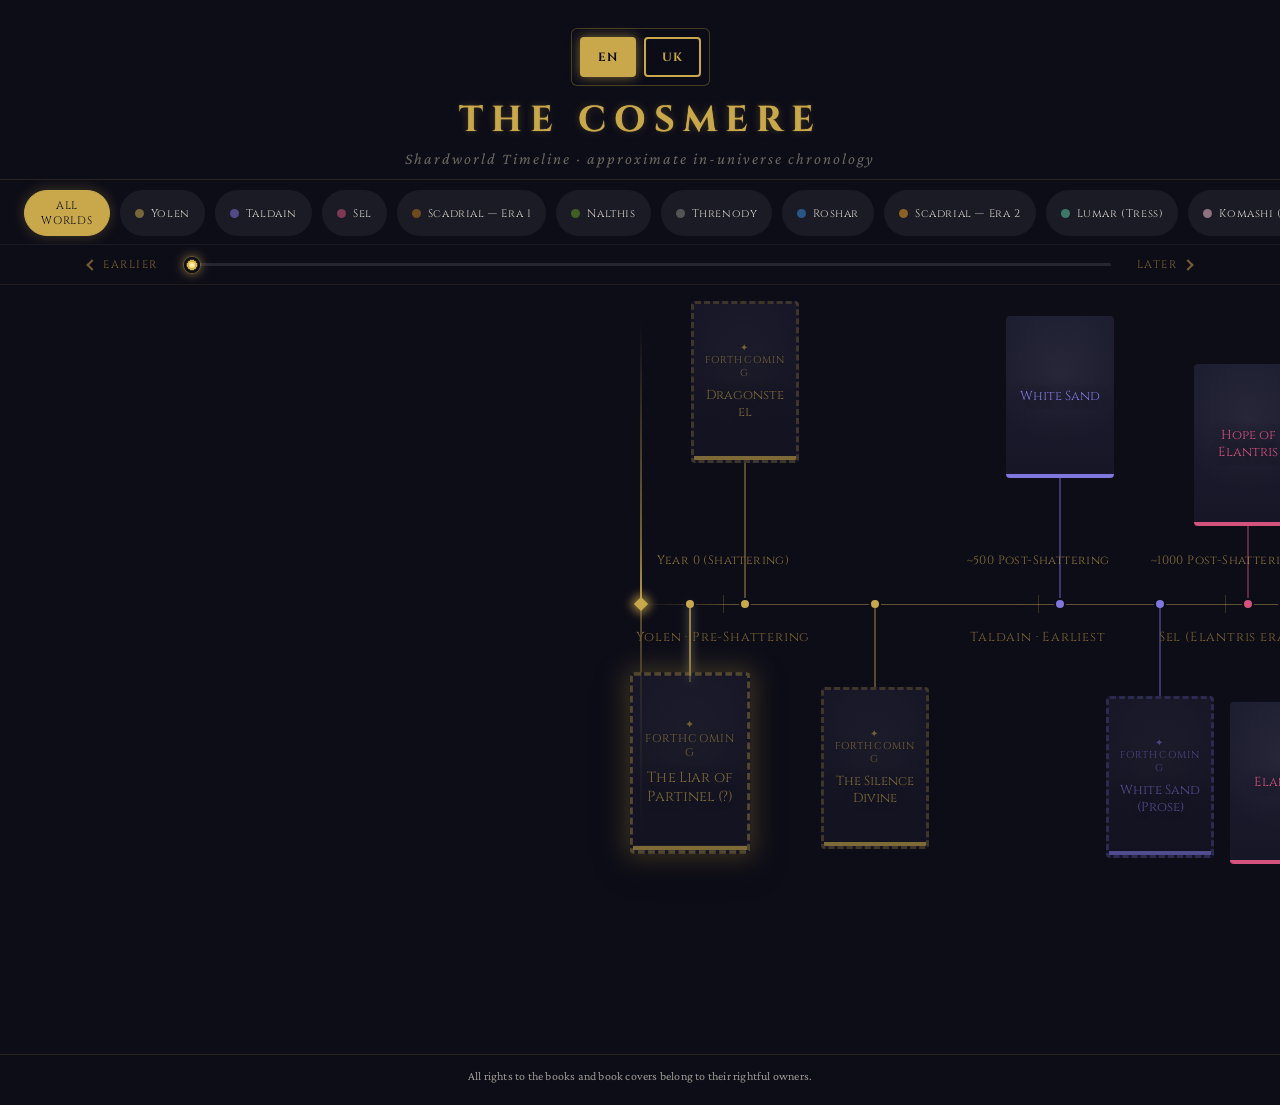
==== commit cb6691f3: "Fix cover loading, trim algorithm, timeline order, and UI polish - Fix Eleventh Metal and Elsecaller" ====
--- a/index.html
+++ b/index.html
@@ -39,7 +39,7 @@
       <span class="btn-arrow left" aria-hidden="true"></span>
       <span class="btn-text">EARLIER</span>
     </span>
-    <input type="range" class="slider" id="slider" min="0" max="100" value="0" aria-label="Timeline position">
+    <input type="range" class="slider" id="slider" min="0" max="100" step="any" value="0" aria-label="Timeline position">
     <span class="sl-lbl sl-btn sl-nav-btn" id="btn-later" title="Jump to end">
       <span class="btn-text">LATER</span>
       <span class="btn-arrow right" aria-hidden="true"></span>
--- a/styles.css
+++ b/styles.css
@@ -11,7 +11,7 @@
   --ff-h:    'Cinzel', serif;
   --ff-b:    'Crimson Pro', Georgia, serif;
 }
-html, body { min-height: 100%; background: var(--bg); color: var(--text); font-family: var(--ff-b); }
+html, body { min-height: 100%; max-width: 1920px; margin-inline: auto; overflow-x: hidden; background: var(--bg); color: var(--text); font-family: var(--ff-b); }
 
 /* ── HOVER OVERLAY ── */
 #overlay {
@@ -63,7 +63,7 @@
 #ov-title  { font-family: var(--ff-h); font-size: 35px; color: var(--gold); margin-bottom: 8px; line-height: 1.2; }
 #ov-original { font-size: 20px; color: rgba(212,207,196,.82); font-style: italic; margin-bottom: 10px; line-height: 1.35; }
 #ov-planet { font-size: 20px; margin-bottom: 4px; letter-spacing: .5px; }
-#ov-year   { font-size: 13px; color: var(--muted); font-style: italic; margin-bottom: 20px; }
+#ov-year   { font-size: 13px; color: rgba(201,168,76,.72); font-style: italic; margin-bottom: 20px; letter-spacing: .4px; }
 #ov-rule   { width: 48px; height: 1px; background: var(--gold-d); margin-bottom: 20px; }
 #ov-blurb  { font-size: 18px; line-height: 1.8; }
 
@@ -91,10 +91,14 @@
 
 /* ── LEGEND ── */
 .legend {
-  display: flex; gap: 10px; justify-content: center; flex-wrap: wrap;
+  display: flex; gap: 10px; flex-wrap: nowrap;
   padding: 10px 24px 8px; border-bottom: 1px solid rgba(255,255,255,.05);
   background: var(--bg); position: relative; z-index: 200;
-}
+  overflow-x: auto; -webkit-overflow-scrolling: touch;
+  scrollbar-width: none; cursor: grab;
+}
+.legend::-webkit-scrollbar { display: none; }
+.legend.grabbing { cursor: grabbing; }
 
 /* All Worlds button */
 .leg-all {
@@ -120,6 +124,7 @@
   border: 1.5px solid transparent;
   background: rgba(255,255,255,.06);
   color: var(--text);
+  white-space: nowrap;
   transition: all .2s; user-select: none;
 }
 .leg-item:hover { background: rgba(255,255,255,.12); border-color: rgba(255,255,255,.2); }
@@ -160,17 +165,19 @@
   pointer-events: none;
 }
 
-/* Era label — below axis */
+/* Era label — below axis, above all book covers */
 .era-lbl {
   position: absolute; top: 434px;
   font-family: var(--ff-h); font-size: 13px; color: var(--gold-d); letter-spacing: 0.8px;
   transform: translateX(-50%); white-space: nowrap; pointer-events: none;
-}
-
-/* Year marker — above axis */
+  z-index: 200;
+}
+
+/* Year marker — above axis, above all book covers */
 .yr-mark {
   position: absolute; top: 358px;
   font-family: var(--ff-h); font-size: 12px; color: rgba(201,168,76,.65); letter-spacing: 0.4px;
+  z-index: 200;
   transform: translateX(-50%); white-space: nowrap; pointer-events: none;
   padding-top: 0;
 }
@@ -224,10 +231,11 @@
     radial-gradient(circle at 50% 35%, rgba(255,255,255,.05), transparent 60%);
 }
 .cfall .fall-tag {
-  font-size: 8px;
-  opacity: .6;
+  font-size: 10px;
+  opacity: .9;
   margin-bottom: 7px;
-  letter-spacing: .9px;
+  letter-spacing: 1.2px;
+  text-transform: uppercase;
 }
 .cfall .fall-title,
 #ov-fall .fall-title {
@@ -340,18 +348,8 @@
   .header h1 { font-size: 27.5px; letter-spacing: 4px; margin-bottom: 4px; }
   .header p  { font-size: 12px; letter-spacing: 1px; }
 
-  /* Legend — compact scrollable row */
-  .legend {
-    flex-wrap: nowrap;
-    overflow-x: auto;
-    overflow-y: visible;
-    justify-content: flex-start;
-    padding: 8px 12px 6px;
-    gap: 7px;
-    scrollbar-width: none;
-    -webkit-overflow-scrolling: touch;
-  }
-  .legend::-webkit-scrollbar { display: none; }
+  /* Legend — mobile sizing */
+  .legend { padding: 8px 12px 6px; gap: 7px; }
   .leg-all, .leg-item {
     font-size: 10.8px;
     padding: 5px 10px;
@@ -433,39 +431,17 @@
     transparent 100%
   );
   pointer-events: none;
-  z-index: 50;
+  z-index: 4;   /* below .bk (10) — line goes under covers */
   --ay: 45%;   /* axis position as % of canvas height, set by JS */
 }
 
-/* Ray burst emitted from the projection line when crossing a book */
-#proj-line::before {
-  content: '';
+/* Canvas-based ray burst (replaces CSS ::before animation) */
+#ray-canvas {
   position: absolute;
-  top: var(--ay);
-  left: 50%;
-  width: 32px;
-  height: 30px;
-  transform: translate(-50%, -50%) scaleY(0.35);
-  opacity: 0;
-  background: linear-gradient(
-    to bottom,
-    rgba(var(--ray-rgb), 0) 0%,
-    rgba(var(--ray-rgb), .75) 50%,
-    rgba(var(--ray-rgb), 0) 100%
-  );
-  border-radius: 999px;
-  filter: blur(2px) drop-shadow(0 0 7px rgba(var(--ray-rgb), .6));
-}
-
-#proj-line.ray-pulse::before {
-  animation: projRayPulse .55s cubic-bezier(.22,.61,.36,1);
-}
-
-@keyframes projRayPulse {
-  0%   { opacity: 0;   width: 34px; height: 24px;  transform: translate(-50%, -50%) scaleY(0.25); }
-  22%  { opacity: .96; width: 32px; height: 150px; transform: translate(-50%, -50%) scaleY(1); }
-  60%  { opacity: .62; width: 14px; height: 235px; transform: translate(-50%, -50%) scaleY(1.04); }
-  100% { opacity: 0;   width: 5px;  height: 305px; transform: translate(-50%, -50%) scaleY(1.08); }
+  top: 0;
+  left: -64px; /* centers 130px canvas on the 2px proj-line */
+  pointer-events: none;
+  z-index: 3;   /* below proj-line (4) and covers (10) */
 }
 
 /* Glowing diamond at the axis intercept */
@@ -488,24 +464,17 @@
   will-change: transform;
 }
 
-@keyframes timelineTextPop {
-  0%   { transform: translateX(-50%) scale(1);   filter: brightness(1); }
-  45%  { transform: translateX(-50%) scale(1.62); filter: brightness(1.18); }
-  100% { transform: translateX(-50%) scale(1.48); filter: brightness(1.08); }
-}
 .era-lbl.near {
-  transform: translateX(-50%) translateY(-2px) scale(1.48);
+  transform: translateX(-50%) scale(1.48);
   color: var(--gold);
   text-shadow: 0 0 14px rgba(201,168,76,.68);
   filter: drop-shadow(0 0 8px rgba(201,168,76,.5));
-  animation: timelineTextPop .26s cubic-bezier(.2,.75,.25,1);
 }
 .yr-mark.near {
-  transform: translateX(-50%) translateY(-2px) scale(1.52);
+  transform: translateX(-50%) scale(1.52);
   color: rgba(201,168,76,1);
   text-shadow: 0 0 12px rgba(201,168,76,.76);
   filter: drop-shadow(0 0 8px rgba(201,168,76,.55));
-  animation: timelineTextPop .26s cubic-bezier(.2,.75,.25,1);
 }
 
 /* Tick also lights up */
@@ -517,8 +486,8 @@
 /* Book cover "popping" when crossed by the projection line */
 .bk.near .cw {
   transform: scale(1.12);
-  box-shadow: 0 0 22px 4px rgba(201,168,76,.35), 0 8px 32px rgba(0,0,0,.7);
-  border-color: rgba(201,168,76,.5) !important;
+  box-shadow: 0 0 22px 4px rgba(var(--pc-rgb, 201,168,76), .42), 0 8px 32px rgba(0,0,0,.7);
+  border-color: rgba(var(--pc-rgb, 201,168,76), .6) !important;
   z-index: 90;
   transition: transform .25s ease, box-shadow .25s ease, border-color .25s ease;
 }
